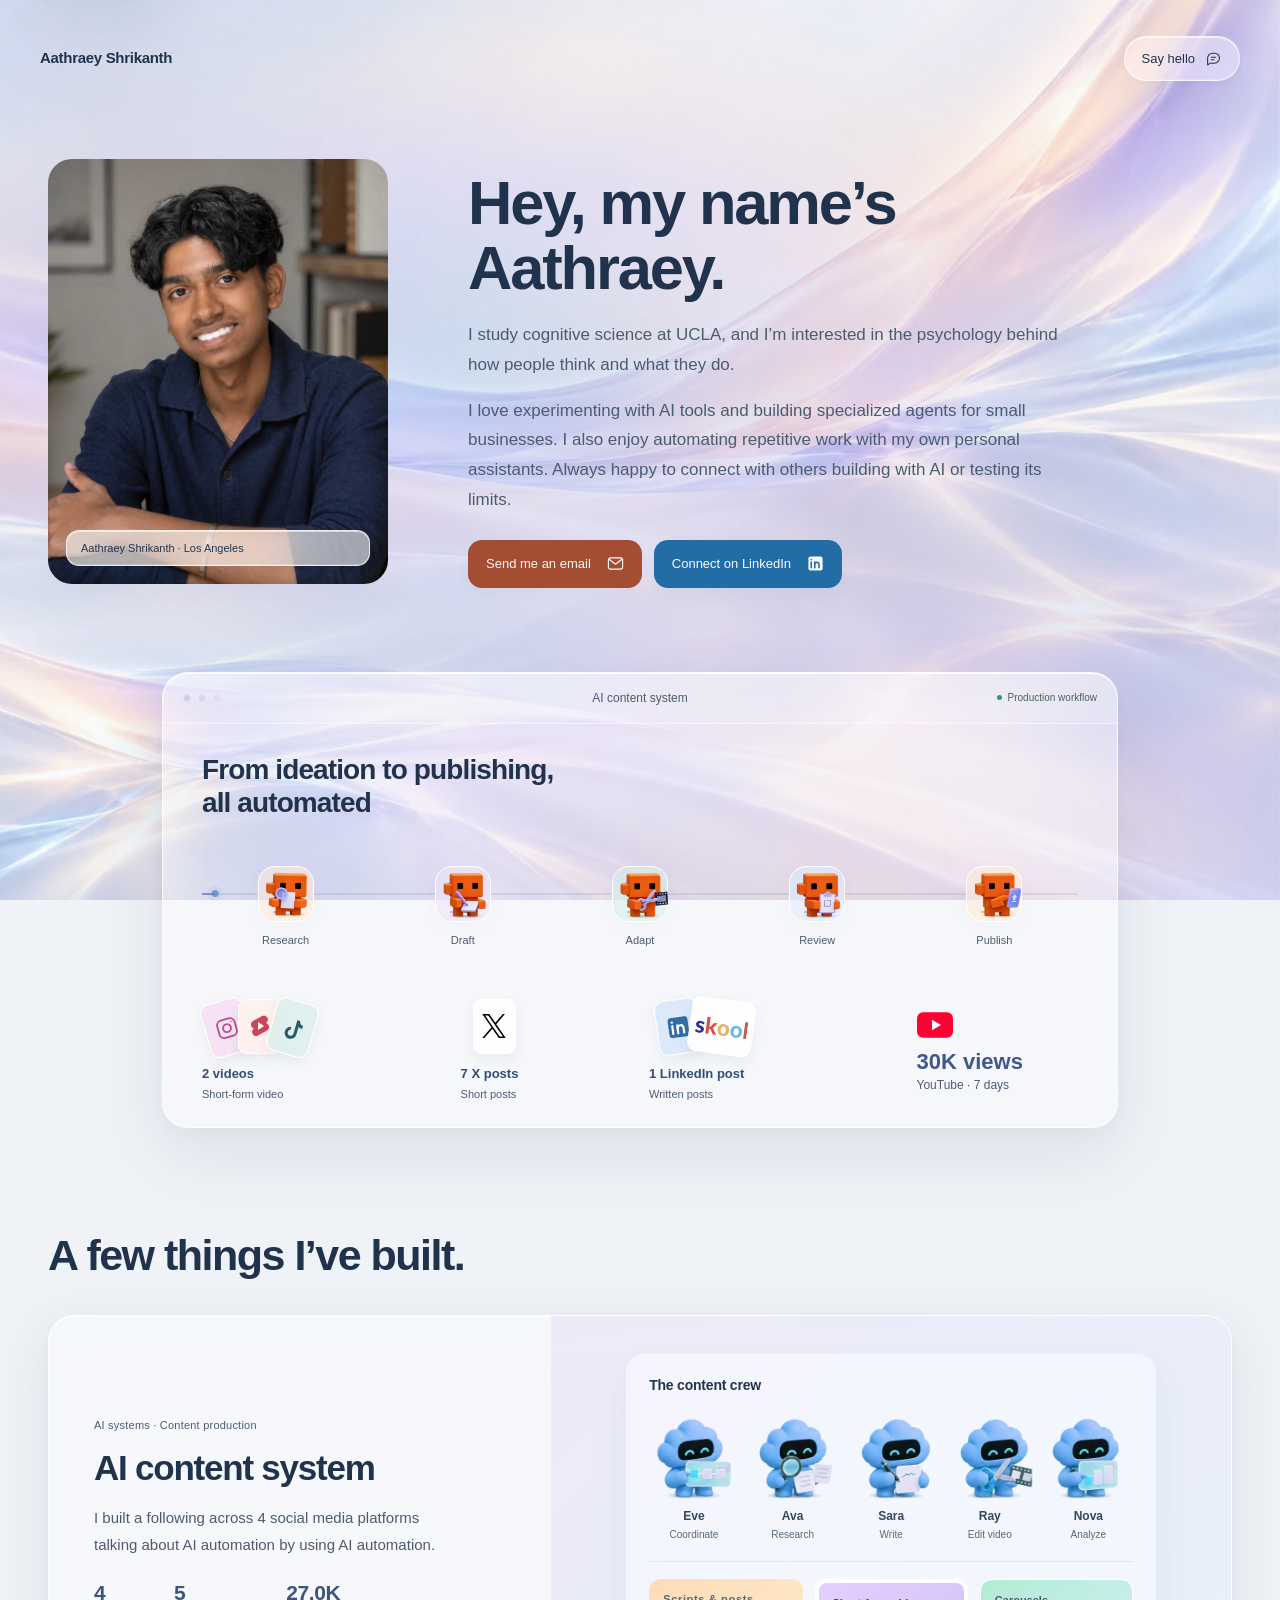
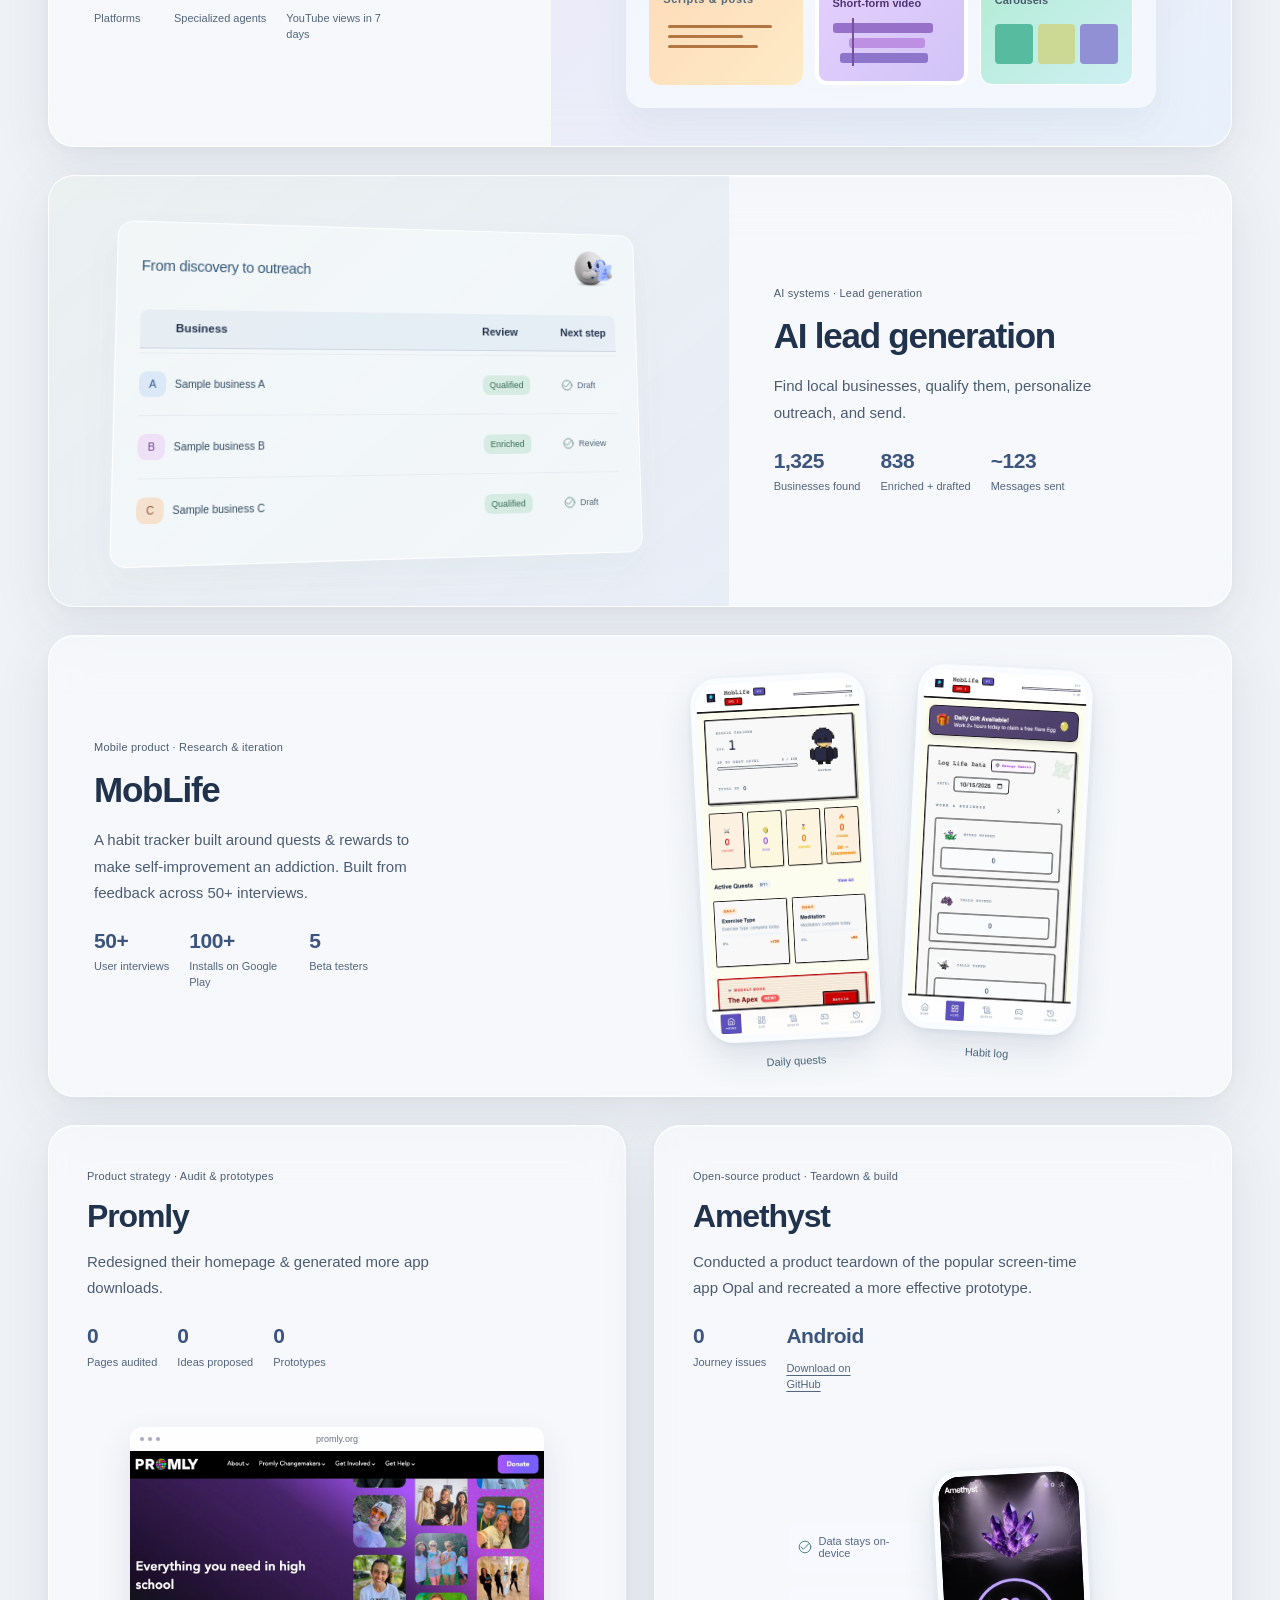
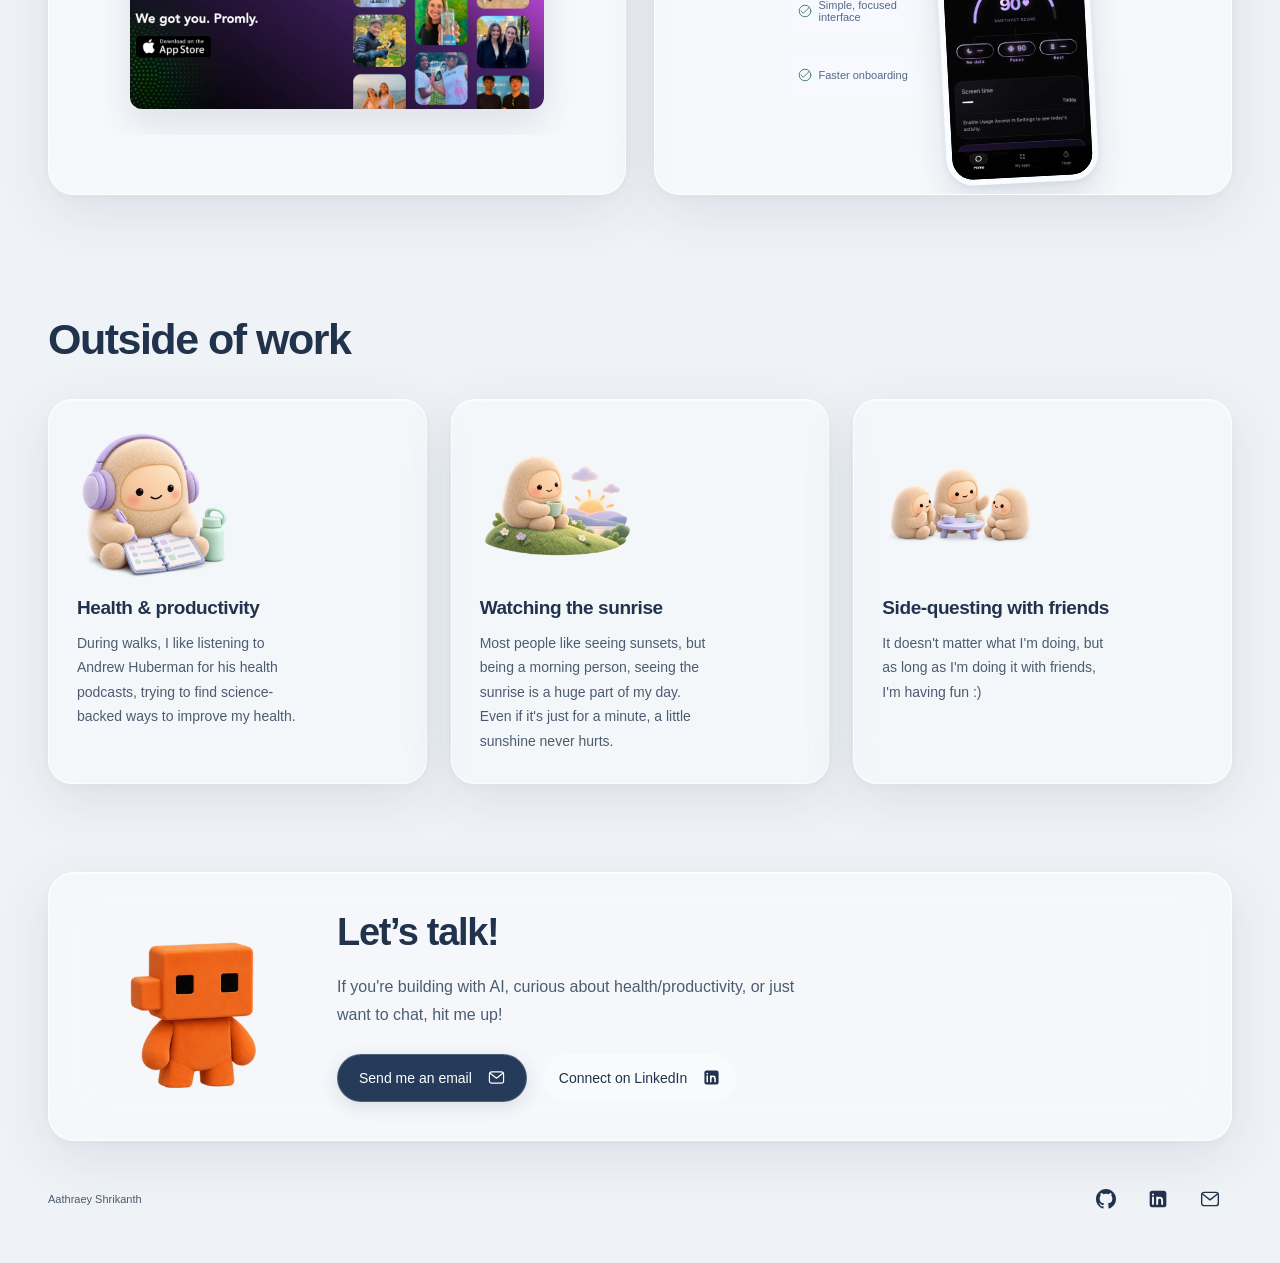
==== index.html @ c960722c "Publish personal portfolio" ====
<!doctype html><html lang="en"><head>
      <meta charset="utf-8"><meta name="viewport" content="width=device-width,initial-scale=1">
      <meta name="theme-color" content="#ecf1f6"><meta name="description" content="I study cognitive science at UCLA and build AI agents, personal assistants, and mobile products. Get to know me and the things I’ve built.">
      <meta name="robots" content="index,follow">
      <title>Aathraey Shrikanth | AI Products &amp; Product Management</title><link rel="canonical" href="https://aathraey.github.io/"><meta property="og:url" content="https://aathraey.github.io/">
      <meta property="og:title" content="Aathraey Shrikanth | AI Products &amp; Product Management"><meta property="og:description" content="I study cognitive science at UCLA and build AI agents, personal assistants, and mobile products. Get to know me and the things I’ve built."><meta property="og:type" content="website">
      <meta property="og:image" content="https://aathraey.github.io/assets/og-portfolio.jpg"><meta property="og:image:width" content="1200"><meta property="og:image:height" content="630"><meta property="og:image:alt" content="Aathraey Shrikanth | AI Products &amp; Product Management">
      <meta name="twitter:card" content="summary_large_image">
      <link rel="icon" href="./assets/monogram.svg?v=interests" type="image/svg+xml">
      <link rel="stylesheet" href="./assets/liquid-glass.css"><link rel="stylesheet" href="./assets/ambient-glass.css"><link rel="stylesheet" href="./assets/site.css"><link rel="stylesheet" href="./assets/production-motion.css?v=27e3ec1b95d4"><link rel="stylesheet" href="./assets/annotation-refinement.css">
      <script type="application/ld+json">{"@context": "https://schema.org", "@type": "ProfilePage", "name": "Aathraey Shrikanth | AI Products & Product Management", "description": "I study cognitive science at UCLA and build AI agents, personal assistants, and mobile products. Get to know me and the things I\u2019ve built.", "url": "https://aathraey.github.io/", "mainEntity": {"@type": "Person", "name": "Aathraey Shrikanth", "email": "aathraeyshrikanth07@gmail.com", "sameAs": ["https://www.linkedin.com/in/aathraey-shrikanth-6a5152317/", "https://github.com/aathraey"], "affiliation": {"@type": "CollegeOrUniversity", "name": "University of California, Los Angeles"}}}</script><script src="./assets/site.js" defer></script>
      <script src="./assets/count-up.js" defer></script>
      <script src="./assets/motion-source.js"></script><script src="./assets/home.js" defer></script>
      <script src="./assets/ambient-glass.js" defer></script><script src="./assets/production-motion.js" defer></script>
      </head><body>  <svg class="icon-defs" aria-hidden="true"><defs>
    <symbol id="i-arrow" viewBox="0 0 24 24"><path d="M5 12h14M13 6l6 6-6 6"/></symbol>
    <symbol id="i-diagonal" viewBox="0 0 24 24"><path d="M6 18 18 6M6 6h12v12"/></symbol>
    <symbol id="i-play" viewBox="0 0 24 24"><path d="m9 5 11 7-11 7Z"/></symbol>
    <symbol id="i-pause" viewBox="0 0 24 24"><path d="M8 5v14M16 5v14"/></symbol>
    <symbol id="i-search" viewBox="0 0 24 24"><circle cx="10.5" cy="10.5" r="6.5"/><path d="m16 16 5 5"/></symbol>
    <symbol id="i-write" viewBox="0 0 24 24"><path d="m16 3 5 5-12 12-6 1 1-6Z"/><path d="m13 6 5 5"/></symbol>
    <symbol id="i-check" viewBox="0 0 24 24"><path d="m5 12 4 4L19 6"/><circle cx="12" cy="12" r="10"/></symbol>
    <symbol id="i-publish" viewBox="0 0 24 24"><path d="m12 3 7 7M12 3l-7 7M12 3v13M4 15v6h16v-6"/></symbol>
    <symbol id="i-layers" viewBox="0 0 24 24"><path d="m12 2 10 6-10 6L2 8Zm-10 11 10 6 10-6M2 18l10 6 10-6"/></symbol>
    <symbol id="i-sun" viewBox="0 0 24 24"><circle cx="12" cy="12" r="4"/><path d="M12 1v2M12 21v2M1 12h2M21 12h2M4 4l2 2M18 18l2 2M4 20l2-2M18 6l2-2"/></symbol>
    <symbol id="i-moon" viewBox="0 0 24 24"><path d="M21 13A9 9 0 0 1 11 3a9 9 0 1 0 10 10Z"/></symbol>
    <symbol id="i-github" viewBox="0 0 24 24"><path stroke="none" fill="currentColor" d="M12 0C5.37 0 0 5.373 0 12c0 5.303 3.438 9.8 8.205 11.385.6.113.82-.258.82-.577 0-.285-.01-1.04-.015-2.04-3.338.724-4.043-1.61-4.043-1.61-.546-1.387-1.333-1.756-1.333-1.756-1.089-.745.083-.729.083-.729 1.205.084 1.838 1.237 1.838 1.237 1.07 1.835 2.807 1.305 3.492.998.108-.776.419-1.305.762-1.605-2.665-.305-5.467-1.334-5.467-5.931 0-1.31.469-2.381 1.236-3.221-.124-.303-.536-1.524.117-3.176 0 0 1.008-.322 3.301 1.23a11.52 11.52 0 0 1 3.003-.404c1.02.005 2.047.138 3.006.404 2.291-1.552 3.297-1.23 3.297-1.23.655 1.652.243 2.873.12 3.176.77.84 1.235 1.911 1.235 3.221 0 4.609-2.807 5.624-5.479 5.921.43.372.823 1.102.823 2.222 0 1.606-.015 2.896-.015 3.286 0 .322.216.694.825.576C20.565 21.796 24 17.299 24 12c0-6.627-5.373-12-12-12Z"/></symbol>
    <symbol id="i-youtube" viewBox="0 0 24 17"><rect width="24" height="17" rx="4" fill="#ff0033" stroke="none"/><path d="m10 5 6 3.5-6 3.5Z" fill="#fff" stroke="none"/></symbol>
    <symbol id="i-mail" viewBox="0 0 24 24"><rect x="2" y="4" width="20" height="16" rx="3"/><path d="m3 6 9 7 9-7"/></symbol>
    <symbol id="i-close" viewBox="0 0 24 24"><path d="m6 6 12 12M18 6 6 18"/></symbol>

    <symbol id="i-message" viewBox="0 0 24 24"><path d="M20 11.5a8 8 0 0 1-8 8H5l-4 3v-11a8 8 0 0 1 8-8h3a8 8 0 0 1 8 8Z"/><path d="M7 10h7M7 14h4"/></symbol>
    <symbol id="i-external" viewBox="0 0 24 24"><path d="M14 4h6v6M20 4l-9 9M10 4H5a1 1 0 0 0-1 1v14a1 1 0 0 0 1 1h14a1 1 0 0 0 1-1v-5"/></symbol>
    <symbol id="i-instagram" viewBox="0 0 24 24"><rect x="3" y="3" width="18" height="18" rx="5"/><circle cx="12" cy="12" r="4"/><circle cx="17.5" cy="6.5" r=".7" fill="currentColor" stroke="none"/></symbol>
    <symbol id="i-shorts" viewBox="0 0 24 24"><path d="m14 2-9 5a4 4 0 0 0 0 7l1 .6-1 1a4 4 0 0 0 5 6l9-5a4 4 0 0 0 0-7l-1-.6 1-1a4 4 0 0 0-5-6Z" fill="currentColor" stroke="none"/><path d="m10 8 6 4-6 4Z" fill="white" stroke="none"/></symbol>
    <symbol id="i-tiktok" viewBox="0 0 24 24"><path d="M14 3h3c.5 3 2 4 4 4v3a8 8 0 0 1-4-1v8a6 6 0 1 1-7-6v3a3 3 0 1 0 4 3Z" fill="currentColor" stroke="none"/></symbol>
    <symbol id="i-x" viewBox="0 0 1200 1227"><path stroke="none" d="M714.163 519.284L1160.89 0H1055.03L667.137 450.887L357.328 0H0L468.492 681.821L0 1226.37H105.866L515.491 750.218L842.672 1226.37H1200L714.137 519.284H714.163ZM569.165 687.828L521.697 619.934L144.011 79.6944H306.615L611.412 515.685L658.88 583.579L1055.08 1150.3H892.476L569.165 687.854V687.828Z" fill="#000000" />
</symbol>
    <symbol id="i-linkedin" viewBox="0 0 24 24"><rect x="2" y="2" width="20" height="20" rx="3" fill="currentColor" stroke="none"/><path d="M6 10v8M11 18v-8m0 4c0-5 6-5 6 0v4" stroke="var(--linkedin-cutout, white)" stroke-width="2.2"/><circle cx="6" cy="6.5" r="1.2" fill="var(--linkedin-cutout, white)" stroke="none"/></symbol>
    <symbol id="i-skool" viewBox="0 0 2783 905"><path stroke="none" d="M429 403.6C424.6 410.4 420 415.4 415.2 418.6C410.8 421.4 404.6 422.8 396.6 422.8C388.6 422.8 380.4 420.8 372 416.8C363.6 412.8 354.2 408.6 343.8 404.2C333.4 399.4 321.4 395 307.8 391C294.6 387 279.2 385 261.6 385C234.8 385 214 390.6 199.2 401.8C184.4 412.6 177 427 177 445C177 457.4 181.2 467.8 189.6 476.2C198 484.6 209 492 222.6 498.4C236.6 504.4 252.4 510.2 270 515.8C287.6 521 305.6 526.8 324 533.2C342.8 539.6 361 547 378.6 555.4C396.2 563.8 411.8 574.4 425.4 587.2C439.4 599.6 450.6 614.8 459 632.8C467.4 650.4 471.6 671.8 471.6 697C471.6 727 466 754.8 454.8 780.4C444 805.6 428 827.4 406.8 845.8C385.6 864.2 359.2 878.6 327.6 889C296 899.4 259.6 904.6 218.4 904.6C197.2 904.6 176.2 902.6 155.4 898.6C134.6 895 114.8 889.8 96 883C77.2 875.8 59.6 867.6 43.2 858.4C26.8 849.2 12.6 839.2 0.600001 828.4L39 766.6C43.4 759.4 48.8 753.8 55.2 749.8C62 745.8 70.6 743.8 81 743.8C91 743.8 100.2 746.4 108.6 751.6C117 756.4 126.4 761.8 136.8 767.8C147.2 773.4 159.4 778.8 173.4 784C187.8 788.8 205.6 791.2 226.8 791.2C242.8 791.2 256.6 789.4 268.2 785.8C279.8 782.2 289.2 777.4 296.4 771.4C303.6 765 308.8 758 312 750.4C315.6 742.4 317.4 734.2 317.4 725.8C317.4 712.2 313 701.2 304.2 692.8C295.8 684 284.6 676.4 270.6 670C257 663.6 241.2 657.8 223.2 652.6C205.2 647.4 186.8 641.6 168 635.2C149.6 628.8 131.4 621.2 113.4 612.4C95.8 603.6 80 592.6 66 579.4C52.4 565.8 41.2 549.2 32.4 529.6C24 510 19.8 486.2 19.8 458.2C19.8 432.6 24.8 408.4 34.8 385.6C44.8 362.4 59.8 342 79.8 324.4C99.8 306.8 124.6 292.8 154.2 282.4C184.2 272 218.8 266.8 258 266.8C302 266.8 342 274 378 288.4C414 302.8 443.6 321.6 466.8 344.8L429 403.6Z" fill="#263397" /><path stroke="none" d="M740.859 0.399966V508H768.459C778.859 508 787.059 506.6 793.059 503.8C799.059 500.6 805.059 495 811.059 487L947.859 304.6C954.659 295.4 962.259 288.4 970.659 283.6C979.459 278.8 990.459 276.4 1003.66 276.4H1154.86L977.259 502C963.259 520.8 947.059 535.6 928.659 546.4C937.859 552.8 945.859 560.2 952.659 568.6C959.459 577 966.059 586.4 972.459 596.8L1163.86 895H1015.06C1002.26 895 991.259 893 982.059 889C972.859 884.6 965.259 877 959.259 866.2L820.059 638.8C814.459 629.2 808.659 623 802.659 620.2C796.659 617.4 787.659 616 775.659 616H740.859V895H575.259V0.399966H740.859Z" fill="#D3513E" /><path stroke="none" d="M1509.34 266.8C1555.74 266.8 1597.94 274.2 1635.94 289C1673.94 303.8 1706.54 325 1733.74 352.6C1760.94 379.8 1781.94 413 1796.74 452.2C1811.54 491.4 1818.94 535.6 1818.94 584.8C1818.94 634 1811.54 678.4 1796.74 718C1781.94 757.2 1760.94 790.6 1733.74 818.2C1706.54 845.8 1673.94 867 1635.94 881.8C1597.94 896.6 1555.74 904 1509.34 904C1462.54 904 1419.94 896.6 1381.54 881.8C1343.54 867 1310.94 845.8 1283.74 818.2C1256.54 790.6 1235.34 757.2 1220.14 718C1205.34 678.4 1197.94 634 1197.94 584.8C1197.94 535.6 1205.34 491.4 1220.14 452.2C1235.34 413 1256.54 379.8 1283.74 352.6C1310.94 325 1343.54 303.8 1381.54 289C1419.94 274.2 1462.54 266.8 1509.34 266.8ZM1509.34 779.8C1556.54 779.8 1591.54 763.6 1614.34 731.2C1637.14 698.4 1648.54 649.8 1648.54 585.4C1648.54 521.4 1637.14 473.2 1614.34 440.8C1591.54 408 1556.54 391.6 1509.34 391.6C1460.94 391.6 1425.34 408 1402.54 440.8C1379.74 473.2 1368.34 521.4 1368.34 585.4C1368.34 649.8 1379.74 698.4 1402.54 731.2C1425.34 763.6 1460.94 779.8 1509.34 779.8Z" fill="#E0B467" /><path stroke="none" d="M2201.92 266.8C2248.32 266.8 2290.52 274.2 2328.52 289C2366.52 303.8 2399.12 325 2426.32 352.6C2453.52 379.8 2474.52 413 2489.32 452.2C2504.12 491.4 2511.52 535.6 2511.52 584.8C2511.52 634 2504.12 678.4 2489.32 718C2474.52 757.2 2453.52 790.6 2426.32 818.2C2399.12 845.8 2366.52 867 2328.52 881.8C2290.52 896.6 2248.32 904 2201.92 904C2155.12 904 2112.52 896.6 2074.12 881.8C2036.12 867 2003.52 845.8 1976.32 818.2C1949.12 790.6 1927.92 757.2 1912.72 718C1897.92 678.4 1890.52 634 1890.52 584.8C1890.52 535.6 1897.92 491.4 1912.72 452.2C1927.92 413 1949.12 379.8 1976.32 352.6C2003.52 325 2036.12 303.8 2074.12 289C2112.52 274.2 2155.12 266.8 2201.92 266.8ZM2201.92 779.8C2249.12 779.8 2284.12 763.6 2306.92 731.2C2329.72 698.4 2341.12 649.8 2341.12 585.4C2341.12 521.4 2329.72 473.2 2306.92 440.8C2284.12 408 2249.12 391.6 2201.92 391.6C2153.52 391.6 2117.92 408 2095.12 440.8C2072.32 473.2 2060.92 521.4 2060.92 585.4C2060.92 649.8 2072.32 698.4 2095.12 731.2C2117.92 763.6 2153.52 779.8 2201.92 779.8Z" fill="#6BB7EE" /><path stroke="none" d="M2782.29 0.399966V895H2616.69V0.399966H2782.29Z" fill="#C45946" /></symbol>
  </defs></svg>
  <div class="wallpaper" aria-hidden="true"></div>
  <div class="ambient-scene" aria-hidden="true"><div class="gradient-stream"></div><div class="gradient-stream stream-peach"></div></div>
<a class="skip-link" href="#main">Skip to content</a>
      <header class="site-header"><a class="brand" href="./"><span>Aathraey Shrikanth</span></a>
      <div class="header-actions"><a class="glass resume-button" href="https://www.linkedin.com/in/aathraey-shrikanth-6a5152317/" target="_blank" rel="noopener">Say hello <svg class="icon" aria-hidden="true"><use href="#i-message"/></svg></a></div></header>
      <main id="main">    <section class="about-section intro-section wrap" id="about" aria-labelledby="about-title">
      <h1 class="intro-title" id="about-title">Hey, my name’s<br> Aathraey.</h1>
      <div class="about-image"><img src="./assets/portrait-intro-cropped.webp" alt="Aathraey Shrikanth" width="820" height="930" fetchpriority="high"><span class="glass photo-caption">Aathraey Shrikanth · Los Angeles</span></div>
      <div class="about-copy"><p>I study cognitive science at UCLA, and I’m interested in the psychology behind how people think and what they do.</p><p>I love experimenting with AI tools and building specialized agents for small businesses. I also enjoy automating repetitive work with my own personal assistants. Always happy to connect with others building with AI or testing its limits.</p>
        <div class="about-links"><a class="button quiet" href="https://mail.google.com/mail/?view=cm&amp;fs=1&amp;to=aathraeyshrikanth07%40gmail.com" target="_blank" rel="noopener" data-email aria-controls="email-options" aria-expanded="false">Send me an email <svg class="icon" aria-hidden="true"><use href="#i-mail"/></svg></a><a class="button quiet" href="https://www.linkedin.com/in/aathraey-shrikanth-6a5152317/" target="_blank" rel="noopener">Connect on LinkedIn <svg class="icon" aria-hidden="true"><use href="#i-linkedin"/></svg></a></div>
      </div>
    </section>

    <section class="hero wrap" id="systems" aria-label="Explore my projects">
      <div class="hero-showcase">
        <div class="glass showcase" id="showcase">
          <div class="window-toolbar"><div class="window-dots" aria-hidden="true"><i></i><i></i><i></i></div><span id="window-title">AI content system</span><span class="toolbar-status"><i></i> Production workflow</span></div>
          <div class="showcase-body">
            <div class="showcase-panel current" id="panel-ai">
              <div class="canvas-heading"><div><h2>From ideation to publishing,<br>all automated</h2></div></div>
              <div class="workflow" id="hero-workflow">
                <div class="workflow-path" aria-hidden="true"><svg class="workflow-track"><path class="workflow-base"/><path class="workflow-fill"/></svg><span class="workflow-packet"></span></div>
                <div class="workflow-step active" data-stage="0"><div class="workflow-node"><span class="task-character " data-agent-family="claude-orange" data-task="research" style="--task-delay:0s" aria-hidden="true"><img class="task-frame pose-0" src="./assets/claude-blocky-research-0.webp" alt="" loading="lazy" width="210" height="210"><img class="task-frame pose-1" src="./assets/claude-blocky-research-1.webp" alt="" loading="lazy" width="210" height="210"><img class="task-frame pose-2" src="./assets/claude-blocky-research-2.webp" alt="" loading="lazy" width="210" height="210"></span></div><span>Research</span></div>
                <div class="workflow-step" data-stage="1"><div class="workflow-node"><span class="task-character " data-agent-family="claude-orange" data-task="draft" style="--task-delay:0s" aria-hidden="true"><img class="task-frame pose-0" src="./assets/claude-blocky-draft-0.webp" alt="" loading="lazy" width="210" height="210"><img class="task-frame pose-1" src="./assets/claude-blocky-draft-1.webp" alt="" loading="lazy" width="210" height="210"><img class="task-frame pose-2" src="./assets/claude-blocky-draft-2.webp" alt="" loading="lazy" width="210" height="210"></span></div><span>Draft</span></div>
                <div class="workflow-step" data-stage="2"><div class="workflow-node"><span class="task-character " data-agent-family="claude-orange" data-task="adapt" style="--task-delay:0s" aria-hidden="true"><img class="task-frame pose-0" src="./assets/claude-blocky-adapt-0.webp" alt="" loading="lazy" width="210" height="210"><img class="task-frame pose-1" src="./assets/claude-blocky-adapt-1.webp" alt="" loading="lazy" width="210" height="210"><img class="task-frame pose-2" src="./assets/claude-blocky-adapt-2.webp" alt="" loading="lazy" width="210" height="210"></span></div><span>Adapt</span></div>
                <div class="workflow-step" data-stage="3"><div class="workflow-node review-node"><span class="task-character " data-agent-family="claude-orange" data-task="review" style="--task-delay:0s" aria-hidden="true"><img class="task-frame pose-0" src="./assets/claude-blocky-review-0.webp" alt="" loading="lazy" width="210" height="210"><img class="task-frame pose-1" src="./assets/claude-blocky-review-1.webp" alt="" loading="lazy" width="210" height="210"><img class="task-frame pose-2" src="./assets/claude-blocky-review-2.webp" alt="" loading="lazy" width="210" height="210"></span></div><span>Review</span></div>
                <div class="workflow-step" data-stage="4"><div class="workflow-node"><span class="task-character " data-agent-family="claude-orange" data-task="publish" style="--task-delay:0s" aria-hidden="true"><img class="task-frame pose-0" src="./assets/claude-blocky-publish-0.webp" alt="" loading="lazy" width="210" height="210"><img class="task-frame pose-1" src="./assets/claude-blocky-publish-1.webp" alt="" loading="lazy" width="210" height="210"><img class="task-frame pose-2" src="./assets/claude-blocky-publish-2.webp" alt="" loading="lazy" width="210" height="210"></span></div><span>Publish</span></div>
              </div>
              <div class="output-row">
                <div class="output-tile"><div class="platform-fan" aria-hidden="true"><span class="platform-card platform-instagram" style="--fan-index:0;--fan-total:3"><svg class="icon platform-icon" aria-hidden="true"><use href="#i-instagram"/></svg></span><span class="platform-card platform-shorts" style="--fan-index:1;--fan-total:3"><svg class="icon platform-icon" aria-hidden="true"><use href="#i-shorts"/></svg></span><span class="platform-card platform-tiktok" style="--fan-index:2;--fan-total:3"><svg class="icon platform-icon" aria-hidden="true"><use href="#i-tiktok"/></svg></span></div><div class="output-copy"><strong>2 videos</strong><span>Short-form video</span></div></div>
                <div class="output-tile"><div class="platform-fan" aria-hidden="true"><span class="platform-card platform-x" style="--fan-index:0;--fan-total:1"><svg class="icon platform-icon" aria-hidden="true"><use href="#i-x"/></svg></span></div><div class="output-copy"><strong>7 X posts</strong><span>Short posts</span></div></div>
                <div class="output-tile"><div class="platform-fan" aria-hidden="true"><span class="platform-card platform-linkedin" style="--fan-index:0;--fan-total:2"><svg class="icon platform-icon" aria-hidden="true"><use href="#i-linkedin"/></svg></span><span class="platform-card platform-skool" style="--fan-index:1;--fan-total:2"><svg class="icon platform-icon" aria-hidden="true"><use href="#i-skool"/></svg></span></div><div class="output-copy"><strong>1 LinkedIn post</strong><span>Written posts</span></div></div>
                <div class="output-summary"><svg class="youtube-logo" aria-hidden="true"><use href="#i-youtube"/></svg><p><strong>30K views</strong><br>YouTube · 7 days</p></div>
              </div><p class="hero-outcome"><strong>30K YouTube views</strong> over 7 days</p>
            </div>
          </div>
        </div>
      </div>
      
    </section>
    <section class="work-section wrap" id="work" aria-labelledby="work-title">
      <div class="section-heading"><h2 id="work-title">A few things I’ve built.</h2></div>
      <article class="project project-content glass"><div class="project-info"><div class="project-category">AI systems · Content production</div><h3>AI content system</h3><p>I built a following across 4 social media platforms talking about AI automation by using AI automation.</p><dl class="project-outcomes"><div><dt>4</dt><dd>Platforms</dd></div><div><dt>5</dt><dd>Specialized agents</dd></div><div><dt>30K</dt><dd>YouTube views in 7 days</dd></div></dl></div><div class="content-art project-art" aria-label="Blue Codex characters show Eve coordinating, Ava researching, Sara writing, Ray editing, and Nova analyzing. Character roles are illustrative."><div class="content-studio"><div class="studio-toolbar"><span>The content crew</span></div><div class="crew-roster"><div class="worker-card"><span class="worker-portrait"><span class="task-character " data-agent-family="codex-blue" data-task="coordinate" style="--task-delay:-.2s" aria-hidden="true"><img class="task-frame pose-0" src="./assets/codex-blue-coordinate-0.webp" alt="" loading="lazy" width="210" height="210"><img class="task-frame pose-1" src="./assets/codex-blue-coordinate-1.webp" alt="" loading="lazy" width="210" height="210"><img class="task-frame pose-2" src="./assets/codex-blue-coordinate-2.webp" alt="" loading="lazy" width="210" height="210"></span></span><strong>Eve</strong><span>Coordinate</span></div><div class="worker-card"><span class="worker-portrait"><span class="task-character " data-agent-family="codex-blue" data-task="research" style="--task-delay:-.6s" aria-hidden="true"><img class="task-frame pose-0" src="./assets/codex-blue-research-0.webp" alt="" loading="lazy" width="210" height="210"><img class="task-frame pose-1" src="./assets/codex-blue-research-1.webp" alt="" loading="lazy" width="210" height="210"><img class="task-frame pose-2" src="./assets/codex-blue-research-2.webp" alt="" loading="lazy" width="210" height="210"></span></span><strong>Ava</strong><span>Research</span></div><div class="worker-card"><span class="worker-portrait"><span class="task-character " data-agent-family="codex-blue" data-task="draft" style="--task-delay:-1s" aria-hidden="true"><img class="task-frame pose-0" src="./assets/codex-blue-draft-0.webp" alt="" loading="lazy" width="210" height="210"><img class="task-frame pose-1" src="./assets/codex-blue-draft-1.webp" alt="" loading="lazy" width="210" height="210"><img class="task-frame pose-2" src="./assets/codex-blue-draft-2.webp" alt="" loading="lazy" width="210" height="210"></span></span><strong>Sara</strong><span>Write</span></div><div class="worker-card"><span class="worker-portrait"><span class="task-character " data-agent-family="codex-blue" data-task="adapt" style="--task-delay:-1.4s" aria-hidden="true"><img class="task-frame pose-0" src="./assets/codex-blue-adapt-0.webp" alt="" loading="lazy" width="210" height="210"><img class="task-frame pose-1" src="./assets/codex-blue-adapt-1.webp" alt="" loading="lazy" width="210" height="210"><img class="task-frame pose-2" src="./assets/codex-blue-adapt-2.webp" alt="" loading="lazy" width="210" height="210"></span></span><strong>Ray</strong><span>Edit video</span></div><div class="worker-card"><span class="worker-portrait"><span class="task-character " data-agent-family="codex-blue" data-task="analyze" style="--task-delay:-1.8s" aria-hidden="true"><img class="task-frame pose-0" src="./assets/codex-blue-analyze-0.webp" alt="" loading="lazy" width="210" height="210"><img class="task-frame pose-1" src="./assets/codex-blue-analyze-1.webp" alt="" loading="lazy" width="210" height="210"><img class="task-frame pose-2" src="./assets/codex-blue-analyze-2.webp" alt="" loading="lazy" width="210" height="210"></span></span><strong>Nova</strong><span>Analyze</span></div></div><div class="content-production"><div class="format-card art-paper"><span>Scripts &amp; posts</span><div class="format-graphic draft-lines" aria-hidden="true"><i></i><i></i><i></i></div></div><div class="format-card art-video"><span>Short-form video</span><div class="format-graphic editing-tracks" aria-hidden="true"><i></i><i></i><i></i></div></div><div class="format-card art-carousel"><span>Carousels</span><div class="format-graphic slide-frames" aria-hidden="true"><i></i><i></i><i></i></div></div></div></div></div></article>
      <article class="project project-leads glass"><div class="lead-art project-art"><div class="lead-surface"><div class="lead-title"><span>From discovery to outreach</span><span class="task-character lead-assistant" data-agent-family="grok-grey" data-task="outreach" style="--task-delay:-.4s" aria-hidden="true"><img class="task-frame pose-0" src="./assets/grok-grey-outreach-0.webp" alt="" loading="lazy" width="210" height="210"><img class="task-frame pose-1" src="./assets/grok-grey-outreach-1.webp" alt="" loading="lazy" width="210" height="210"><img class="task-frame pose-2" src="./assets/grok-grey-outreach-2.webp" alt="" loading="lazy" width="210" height="210"></span></div><div class="lead-columns"><span>Business</span><span>Review</span><span>Next step</span></div><div class="lead-item"><div class="lead-avatar">A</div><span>Sample business A</span><span class="lead-tag">Qualified</span><span class="lead-check"><svg class="icon"><use href="#i-check"/></svg>Draft</span></div><div class="lead-item"><div class="lead-avatar">B</div><span>Sample business B</span><span class="lead-tag">Enriched</span><span class="lead-check"><svg class="icon"><use href="#i-check"/></svg>Review</span></div><div class="lead-item"><div class="lead-avatar">C</div><span>Sample business C</span><span class="lead-tag">Qualified</span><span class="lead-check"><svg class="icon"><use href="#i-check"/></svg>Draft</span></div></div></div><div class="project-info"><div class="project-category">AI systems · Lead generation</div><h3>AI lead generation</h3><p>Find local businesses, qualify them, personalize outreach, and send.</p><dl class="project-outcomes"><div><dt>1,325</dt><dd>Businesses found</dd></div><div><dt>838</dt><dd>Enriched + drafted</dd></div><div><dt>~123</dt><dd>Messages sent</dd></div></dl></div></article>
      <article class="project project-moblife glass"><div class="project-info"><div class="project-category">Mobile product · Research & iteration</div><h3>MobLife</h3><p>A habit tracker built around quests &amp; rewards to make self-improvement an addiction. Built from feedback across 50+ interviews.</p><dl class="project-outcomes"><div><dt>50+</dt><dd>User interviews</dd></div><div><dt>100+</dt><dd>Installs on Google Play</dd></div><div><dt>5</dt><dd>Beta testers</dd></div></dl></div><div class="moblife-art project-art"><figure class="device-standing first"><div class="phone-frame"><img src="./assets/moblife-daily.webp" alt="MobLife home dashboard with trainer progress and daily quests" loading="lazy" width="390" height="844"></div><figcaption class="phone-screen-label">Daily quests</figcaption></figure><figure class="device-standing second"><div class="phone-frame"><img src="./assets/moblife-log.webp" alt="MobLife habit log with work, health, and growth categories" loading="lazy" width="390" height="844"></div><figcaption class="phone-screen-label">Habit log</figcaption></figure></div></article>
      <div class="secondary-work"><article class="secondary-project glass"><div class="secondary-info"><span class="project-category">Product strategy · Audit & prototypes</span><h3>Promly</h3><p>Redesigned their homepage &amp; generated more app downloads.</p><dl class="project-outcomes"><div><dt>16</dt><dd>Pages audited</dd></div><div><dt>12</dt><dd>Ideas proposed</dd></div><div><dt>2</dt><dd>Prototypes</dd></div></dl></div><div class="promly-visual"><div class="prototype-browser"><div aria-hidden="true"><i></i><i></i><i></i><span>promly.org</span></div><div class="promly-tour-screen"><img class="promly-website-poster" src="./assets/promly-website-poster.webp" alt="Promly’s public website with its community collage and app download section" loading="lazy" width="1120" height="700"><video class="promly-tour" muted loop playsinline preload="none" poster="./assets/promly-website-poster.webp" aria-label="Recorded tour of Promly’s official website, including its homepage motion and connecting features"><source src="./assets/promly-website-tour.webm" type="video/webm"><source src="./assets/promly-website-tour.mp4" type="video/mp4"></video></div></div></div></article><article class="secondary-project glass"><div class="secondary-info"><span class="project-category">Open-source product · Teardown & build</span><h3>Amethyst</h3><p>Conducted a product teardown of the popular screen-time app Opal and recreated a more effective prototype.</p><dl class="project-outcomes"><div><dt>3</dt><dd>Journey issues</dd></div><div><dt>Android</dt><dd><a class="download-link" href="https://github.com/aathraey/amethyst/releases/latest" target="_blank" rel="noopener">Download on GitHub</a></dd></div></dl></div><div class="amethyst-visual"><div class="focus-companion"><ul class="focus-fixes"><li class="focus-toast"><svg class="icon" aria-hidden="true"><use href="#i-check"/></svg><span>Data stays on-device</span></li><li class="focus-toast"><svg class="icon" aria-hidden="true"><use href="#i-check"/></svg><span>Simple, focused interface</span></li><li class="focus-toast"><svg class="icon" aria-hidden="true"><use href="#i-check"/></svg><span>Faster onboarding</span></li></ul></div><div class="phone-frame amethyst-tour-phone"><div class="amethyst-screen"><img class="amethyst-tour-poster" src="./assets/amethyst-loop-home.webp" alt="Amethyst Home screen" loading="lazy" width="390" height="844"><div class="amethyst-pages" role="img" aria-label="Looping preview of real Amethyst Home, My apps, and Timer screens"><img src="./assets/amethyst-loop-home.webp" width="390" height="844" alt="" loading="eager"><img src="./assets/amethyst-loop-apps.webp" width="390" height="844" alt="" loading="eager"><img src="./assets/amethyst-loop-timer.webp" width="390" height="844" alt="" loading="eager"><img src="./assets/amethyst-loop-home.webp" width="390" height="844" alt="" loading="eager"></div></div></div></div></article></div>
    </section>
    <section class="approach-section wrap" id="interests" aria-labelledby="interests-title"><div class="section-heading"><h2 id="interests-title">Outside of work</h2></div><div class="approach-line"><article class="glass approach-card"><span class="task-character approach-illustration interest-art" data-agent-family="meta-muse" aria-hidden="true"><img class="interest-image" src="./assets/meta-muse-interest-health.webp" width="520" height="520" alt="" loading="lazy"></span><h3>Health &amp; productivity</h3><p>During walks, I like listening to Andrew Huberman for his health podcasts, trying to find science-backed ways to improve my health.</p></article><article class="glass approach-card"><span class="task-character approach-illustration interest-art" data-agent-family="meta-muse" aria-hidden="true"><img class="interest-image" src="./assets/meta-muse-interest-sunrise.webp" width="520" height="520" alt="" loading="lazy"></span><h3>Watching the sunrise</h3><p>Most people like seeing sunsets, but being a morning person, seeing the sunrise is a huge part of my day. Even if it's just for a minute, a little sunshine never hurts.</p></article><article class="glass approach-card"><span class="task-character approach-illustration interest-art" data-agent-family="meta-muse" aria-hidden="true"><img class="interest-image" src="./assets/meta-muse-interest-friends.webp" width="520" height="520" alt="" loading="lazy"></span><h3>Side-questing with friends</h3><p>It doesn't matter what I'm doing, but as long as I'm doing it with friends, I'm having fun :)</p></article></div></section>
    <section class="connect-section wrap" aria-labelledby="connect-heading">
      <div class="glass connect-pane">
        <div class="connect-plush" aria-hidden="true"><img class="connect-pose pose-0" src="./assets/contact-claude-wave-0.webp" width="300" height="300" alt="" loading="lazy" style="--pose-delay:0s"><img class="connect-pose pose-1" src="./assets/contact-claude-wave-1.webp" width="300" height="300" alt="" loading="lazy" style="--pose-delay:-.7s"><img class="connect-pose pose-2" src="./assets/contact-claude-wave-2.webp" width="300" height="300" alt="" loading="lazy" style="--pose-delay:-1.4s"><img class="connect-pose pose-3" src="./assets/contact-claude-wave-3.webp" width="300" height="300" alt="" loading="lazy" style="--pose-delay:-2.1s"></div>
        <div class="connect-copy"><h2 id="connect-heading">Let’s talk!</h2><p>If you're building with AI, curious about health/productivity, or just want to chat, hit me up!</p><div class="connect-actions"><a class="button primary" href="https://mail.google.com/mail/?view=cm&amp;fs=1&amp;to=aathraeyshrikanth07%40gmail.com" target="_blank" rel="noopener" data-email aria-controls="email-options" aria-expanded="false">Send me an email <svg class="icon" aria-hidden="true"><use href="#i-mail"/></svg></a><a class="button quiet" href="https://www.linkedin.com/in/aathraey-shrikanth-6a5152317/" target="_blank" rel="noopener">Connect on LinkedIn <svg class="icon" aria-hidden="true"><use href="#i-linkedin"/></svg></a></div></div>
      </div>
    </section>
</main>
      <footer class="wrap site-footer"><span>Aathraey Shrikanth</span>
      <nav class="social-links" aria-label="Social links"><a href="https://github.com/aathraey" target="_blank" rel="noopener" aria-label="GitHub"><svg class="icon" aria-hidden="true"><use href="#i-github"/></svg></a><a href="https://www.linkedin.com/in/aathraey-shrikanth-6a5152317/" target="_blank" rel="noopener" aria-label="LinkedIn"><svg class="icon" aria-hidden="true"><use href="#i-linkedin"/></svg></a><a href="https://mail.google.com/mail/?view=cm&amp;fs=1&amp;to=aathraeyshrikanth07%40gmail.com" target="_blank" rel="noopener" data-email aria-controls="email-options" aria-expanded="false" aria-label="Email Aathraey"><svg class="icon" aria-hidden="true"><use href="#i-mail"/></svg></a></nav></footer>
      <div id="email-options" class="email-options glass" popover role="group" aria-label="Choose an email app"><p>aathraeyshrikanth07@gmail.com</p>
      <a href="https://mail.google.com/mail/?view=cm&amp;fs=1&amp;to=aathraeyshrikanth07%40gmail.com" target="_blank" rel="noopener">Open Gmail <svg class="icon" aria-hidden="true"><use href="#i-external"/></svg></a>
      <a href="mailto:aathraeyshrikanth07@gmail.com">Use my email app <svg class="icon" aria-hidden="true"><use href="#i-mail"/></svg></a></div>
      </body></html>
---- assets/liquid-glass.css ----
:root{color-scheme:light;--ink:#21334c;--muted:#4c5c70;--accent:#285abe;--page:#eff2f6;--glass:rgba(255,255,255,.38);--glass-strong:rgba(255,255,255,.68);--line:rgba(255,255,255,.75);--shadow:0 16px 56px rgba(54,75,107,.10),0 3px 12px rgba(54,75,107,.04);--blur:24px;--ease:cubic-bezier(.16,1,.3,1)}
*{box-sizing:border-box}html{scroll-behavior:smooth;scroll-padding-top:110px}body{margin:0;color:var(--ink);background:var(--page);font-family:-apple-system,BlinkMacSystemFont,"Segoe UI",sans-serif;-webkit-font-smoothing:antialiased}button,input,a{touch-action:manipulation}button{font:inherit;color:inherit;cursor:pointer}a{color:inherit;text-decoration:none}a,button{-webkit-tap-highlight-color:transparent}a:focus-visible,button:focus-visible{outline:3px solid var(--accent);outline-offset:5px}button:active,.button:active{transform:scale(.98)}img{display:block;max-width:100%}::selection{background:#285abe26;color:#162f57}::-webkit-scrollbar{width:9px}::-webkit-scrollbar-thumb{background:#8f9eaf88;border:2px solid #eef2f6;border-radius:10px}.icon{width:20px;height:20px;fill:none;stroke:currentColor;stroke-width:1.65;stroke-linecap:round;stroke-linejoin:round;flex-shrink:0}.icon-defs{position:absolute;width:0;height:0;overflow:hidden}.wrap{width:min(1184px,calc(100% - 96px));margin-inline:auto}.wallpaper{position:fixed;inset:0;background:url(glass-landscape.svg) center top/cover no-repeat;z-index:-1;pointer-events:none}.glass{background:var(--glass);border:1px solid var(--line);box-shadow:var(--shadow),inset 0 1px 0 #fff9,inset 0 -1px 0 #ffffff35;backdrop-filter:blur(var(--blur)) saturate(135%);-webkit-backdrop-filter:blur(var(--blur)) saturate(135%)}.skip-link{position:fixed;top:16px;left:16px;transform:translateY(-150%);z-index:20;padding:12px 20px;background:white;box-shadow:var(--shadow);border-radius:12px}.skip-link:focus{transform:none}
.site-header{position:relative;z-index:5;width:min(1344px,calc(100% - 80px));height:116px;margin:auto;display:flex;align-items:center;justify-content:space-between;gap:24px}.brand{display:flex;align-items:center;gap:11px;font-size:15px;font-weight:600;letter-spacing:-.02em}.brand-mark{width:35px;height:38px;display:grid;place-items:center;font-size:30px;font-weight:600;letter-spacing:-.035em}.navigation{display:flex;padding:5px;gap:3px;border-radius:30px;--blur:25px}.nav-link{font-size:13px;font-weight:500;min-height:38px;display:grid;place-items:center;padding:0 19px;border-radius:22px;transition:background .2s,color .2s}.nav-link:hover{background:#ffffff50}.nav-link.active{background:#ffffffb0;box-shadow:0 2px 8px #3449600a}.header-actions{display:flex;align-items:center;gap:10px}.icon-button{border:0;background:transparent;width:40px;height:40px;padding:0;display:grid;place-items:center;border-radius:50%;transition:background .2s}.icon-button:hover{background:#fff7}.header-actions .icon-button{border:1px solid var(--line);background:var(--glass);width:45px;height:45px}.resume-button{display:flex;align-items:center;gap:12px;height:45px;padding:0 17px;border-radius:24px;font-size:13px;font-weight:500}.resume-button .icon{width:15px;height:15px}
.hero{padding:59px 0 0}.hero-copy{text-align:center}.hero h1{font-size:clamp(46px,4.8vw,72px);line-height:1.05;letter-spacing:-.035em;font-weight:590;margin:0;text-wrap:balance}.hero-copy>p{font-size:18px;line-height:1.7;color:var(--muted);margin:26px 0 0;letter-spacing:-.01em}.hero-actions{display:flex;justify-content:center;align-items:center;gap:20px;margin-top:31px}.button{display:inline-flex;align-items:center;justify-content:center;gap:16px;min-height:48px;padding:0 21px;border-radius:27px;font-size:14px;font-weight:500;transition:transform .2s,background .2s,box-shadow .2s}.button.primary{background:#253b59;color:#fff;box-shadow:0 5px 18px #23395020;border:1px solid #ffffff30}.button.primary:hover{background:#1b2e49;box-shadow:0 7px 24px #23395030}.button.quiet{padding:0 9px;color:var(--ink)}.button.quiet:hover{background:#ffffff50}.button .icon{width:17px;height:17px}.hero-showcase{position:relative;width:min(956px,100%);margin:56px auto 0}.showcase{border-radius:26px;overflow:hidden;--glass:rgba(255,255,255,.42);box-shadow:0 25px 70px #4554771b,0 5px 18px #5760790b,inset 0 1px 0 #fff}.window-toolbar{height:51px;display:flex;align-items:center;justify-content:space-between;border-bottom:1px solid #ffffff70;padding:0 20px;font-size:12px;color:var(--muted);background:#ffffff26;position:relative}.window-toolbar>span{position:absolute;left:50%;transform:translateX(-50%);text-align:center;font-weight:500;white-space:nowrap}.window-dots{display:flex;gap:7px}.window-dots i{width:8px;height:8px;border-radius:50%;background:#a8b5c66b;border:1px solid #ffffff60}.window-dots i:nth-child(2){opacity:.7}.window-dots i:nth-child(3){opacity:.5}.play-toggle{width:32px;height:32px}.play-toggle .icon{width:15px;height:15px}.showcase-body{height:384px;padding:29px 39px 0}.showcase-panel{height:100%}.showcase-panel[hidden]{display:none}.showcase-panel.current{animation:panel-appear .38s var(--ease) both}.canvas-heading{display:flex;justify-content:space-between;align-items:center;gap:15px}.canvas-overline{font-size:11px;color:var(--muted);letter-spacing:.025em;display:block;margin-bottom:9px}.canvas-heading h2{font-size:26px;line-height:1.2;letter-spacing:-.032em;font-weight:550;margin:0}.preview-label{font-size:10px;color:var(--muted);padding:6px 10px;background:#fff6;border:1px solid #ffffff90;border-radius:20px}.workflow{position:relative;display:grid;grid-template-columns:repeat(5,1fr);gap:10px;width:100%;margin-top:33px}.workflow-path{position:absolute;top:27px;left:10%;right:10%;height:1px;background:#748ba129}.workflow-fill{height:1px;width:100%;transform:scaleX(0);transform-origin:left;background:#5c84c4}.workflow-packet{position:absolute;left:0;top:-3px;width:7px;height:7px;border-radius:50%;background:#5280c2;box-shadow:0 0 0 5px #5280c214}.workflow-step{text-align:center;z-index:1}.workflow-node{width:56px;height:56px;margin:auto;border-radius:17px;background:#ffffffc0;border:1px solid #fff;display:grid;place-items:center;box-shadow:0 4px 15px #52668208;transition:color .35s,background .35s,box-shadow .35s,transform .35s var(--ease)}.workflow-node .icon{width:22px;height:22px;color:#526581}.workflow-step.active .workflow-node{background:#f5f9ff;color:#335f9f;box-shadow:0 5px 16px #456fc618,inset 0 0 0 1px #6085c44a;transform:translateY(-2px)}.workflow-step.active .icon{color:#335f9f}.workflow-step>span{display:block;font-size:11px;color:var(--muted);margin-top:12px}.output-row{display:flex;gap:15px;align-items:center;margin-top:27px;padding-top:23px;border-top:1px solid #ffffff80}.output-tile{display:flex;align-items:center;gap:9px;flex:1;font-size:10px;min-width:0;color:var(--muted)}.output-art{height:55px;width:44px;border-radius:7px;flex-shrink:0;position:relative;background:#d2deed;overflow:hidden;box-shadow:0 3px 10px #52658109}.output-video{background:linear-gradient(145deg,#b9d2e3,#d4cde8);display:grid;place-items:center}.output-video>span{position:absolute;left:10px;right:10px;top:11px;height:34px;border:1px solid #ffffff80;border-radius:4px}.output-video .icon{width:13px;height:13px;fill:#ffffffa0;stroke:none;z-index:1}.output-carousel{background:#f9f7f3;display:flex;align-items:center;justify-content:center;gap:3px;transform:rotate(-3deg)}.output-carousel i{height:30px;width:10px;background:#9badc3;border-radius:2px}.output-carousel i:nth-child(2){background:#d1bcad}.output-carousel i:nth-child(3){background:#b6cad3}.output-post{background:#f8f9fc;padding:12px 8px}.output-post i{display:block;height:2px;margin:4px 0;background:#9caebf}.output-post i:nth-child(3){width:65%}.output-summary{margin-left:12px;padding-left:25px;border-left:1px solid #ffffff80;min-width:180px}.small-status{display:flex;align-items:center;gap:6px;font-size:10px;color:#345657}.small-status i{width:5px;height:5px;border-radius:50%;background:#548a77;display:block}.output-summary p{font-size:10px;line-height:1.6;color:var(--muted);margin:7px 0 0}.showcase-bottom{height:44px;padding:0 22px;border-top:1px solid #ffffff80;display:flex;align-items:center;justify-content:space-between;background:#ffffff22;font-size:10px;color:var(--muted)}.showcase-bottom>a{display:flex;align-items:center;gap:8px}.showcase-bottom .icon{width:13px;height:13px}.showcase-tabs{display:flex;width:fit-content;max-width:100%;margin:20px auto 0;padding:6px;border-radius:30px;gap:4px;--glass:rgba(255,255,255,.36)}.showcase-tab{display:flex;align-items:center;justify-content:center;gap:9px;border:0;background:none;padding:11px 21px;border-radius:24px;font-size:12px;color:var(--muted);min-height:42px;transition:background .3s,box-shadow .3s,color .3s}.showcase-tab .icon{width:16px;height:16px}.showcase-tab:hover{background:#ffffff50}.showcase-tab.selected{background:#ffffffe0;box-shadow:0 2px 10px #3c507814;color:var(--ink)}.hero-caption{display:flex;align-items:center;justify-content:space-between;margin-top:42px;padding:0 2px;color:var(--muted);font-size:11px}.hero-caption>a{display:grid;place-items:center;width:28px;height:28px}.hero-caption .icon{transform:rotate(90deg);width:16px;height:16px}
.hero-phones{display:flex;align-items:start;justify-content:center;gap:90px;margin-top:24px;height:215px;overflow:hidden}.hero-phones figure{margin:0;display:flex;align-items:center;gap:20px}.phone-frame{position:relative;width:152px;height:306px;padding:5px;background:linear-gradient(145deg,#fff,#a9b4c2);border-radius:26px;box-shadow:0 12px 28px #34496420;overflow:hidden}.phone-frame::after{content:"";position:absolute;inset:2px;pointer-events:none;border:1px solid #ffffffb0;border-radius:24px}.phone-frame img{height:100%;width:100%;object-fit:cover;object-position:top;border-radius:21px;overflow:hidden}.hero-phones .phone-frame{width:119px;height:235px;border-radius:22px}.hero-phones .phone-frame img{border-radius:17px}.hero-phones figcaption{font-size:15px;letter-spacing:-.02em}.hero-phones figcaption>span{display:block;font-size:10px;color:var(--muted);margin-top:7px}.strategy-canvas{display:flex;align-items:center;justify-content:center;gap:37px;margin-top:24px}.strategy-canvas>div{width:220px;background:#ffffff90;border:1px solid #ffffffaa;border-radius:12px;padding:18px 23px}.strategy-canvas>div:last-child{background:#d9e0f1b0}.strategy-canvas>div>span{font-size:10px;color:var(--muted)}.strategy-canvas h3{font-size:19px;letter-spacing:-.02em;font-weight:500;line-height:1.3;margin:10px 0 16px}.strategy-lines i{display:block;height:3px;background:#7489a338;margin:6px 0}.strategy-lines i:nth-child(2){width:70%}.canvas-footnote{text-align:center;font-size:10px;color:var(--muted);margin:17px 0 0}
.work-section{padding-top:103px}.section-heading{display:flex;justify-content:space-between;align-items:end;gap:45px;margin-bottom:36px}.section-heading h2{font-size:43px;line-height:1.12;letter-spacing:-.035em;font-weight:550;margin:0;max-width:660px;text-wrap:balance}.section-heading>p{color:var(--muted);font-size:15px;line-height:1.65;max-width:290px;margin:0 0 2px}.project{border-radius:26px;display:grid;grid-template-columns:.85fr 1.15fr;min-height:420px;margin-bottom:28px;overflow:hidden;--glass:rgba(255,255,255,.46)}.project-info{padding:68px 45px;align-self:center}.project-category{font-size:11px;color:var(--muted);letter-spacing:.02em}.project-info h3,.secondary-info h3{font-size:35px;line-height:1.15;letter-spacing:-.035em;font-weight:550;margin:17px 0}.project-info p,.secondary-info p{font-size:15px;line-height:1.75;color:var(--muted);max-width:355px;margin:0}.project-link{display:inline-flex;align-items:center;gap:20px;padding:0;background:transparent;border:0;border-bottom:1px solid #3f506431;font-size:13px;font-weight:500;min-height:43px;margin-top:24px}.project-link .icon{width:17px;height:17px;transition:transform .3s var(--ease)}.project-link:hover .icon{transform:translateX(4px)}.project-art{position:relative;overflow:hidden;min-height:420px}.content-art{background:linear-gradient(130deg,#dbe6f063,#c5d3e37a);display:flex;align-items:center;justify-content:center}.art-paper{position:absolute;width:250px;height:291px;left:9%;top:63px;padding:28px;background:#f9faf7;border-radius:4px;box-shadow:0 16px 35px #4b60871f;transform:rotate(-7deg)}.art-paper>span{font-size:9px;color:#566879;letter-spacing:.06em}.art-paper h4{font-size:27px;line-height:1.12;letter-spacing:-.025em;font-weight:500;margin:25px 0;color:#2d3e53}.paper-lines i{display:block;height:4px;background:#a5b2bd40;margin:9px 0}.paper-lines i:nth-child(2){width:80%}.paper-lines i:nth-child(3){width:57%}.art-paper .paper-bottom{position:absolute;bottom:28px;font-size:8px;letter-spacing:.08em}.art-video{width:157px;height:240px;position:absolute;right:17%;top:95px;border:4px solid #fff;background:linear-gradient(140deg,#bdd1de,#c1bdde);border-radius:15px;box-shadow:0 13px 30px #354c731f;transform:rotate(6deg);display:flex;flex-direction:column;justify-content:space-between;padding:21px 16px;color:#34485f}.video-shape{border:1px solid #ffffffc0;height:155px;border-radius:60px 60px 20px 20px;background:linear-gradient(160deg,#ffffff54,#a8becb38)}.art-video>span{font-size:10px}.art-video>.icon{position:absolute;left:64px;top:94px;width:23px;height:23px;fill:#ffffffbd;stroke:none}.art-carousel{position:absolute;right:5%;bottom:52px;width:165px;height:116px;padding:17px 18px;background:#fff9;border:1px solid #fff;border-radius:10px;box-shadow:0 9px 26px #3c51701a;transform:rotate(-5deg)}.art-carousel>span{font-size:9px;color:#4c5c70}.art-carousel>div{display:flex;gap:5px;margin-top:10px;height:57px}.art-carousel i{flex:1;border-radius:3px;background:#bdcfda}.art-carousel i:nth-child(2){background:#ddd1c4}.art-carousel i:nth-child(3){background:#bac3da}.art-caption{position:absolute;bottom:16px;left:22px;right:22px;text-align:center;font-size:9px;color:#506178}
.project-leads{grid-template-columns:1.15fr .85fr}.lead-art{background:linear-gradient(140deg,#dce6e36e,#d9e2f27a);display:flex;align-items:center;justify-content:center}.lead-surface{width:85%;padding:22px 24px;background:#f7fafb9e;border:1px solid #fff;border-radius:15px;box-shadow:0 15px 35px #4c65700c;transform:perspective(900px) rotateY(5deg) rotateX(3deg)}.lead-title{display:flex;justify-content:space-between;align-items:center;font-size:14px;letter-spacing:-.02em;padding-bottom:22px}.lead-title>.icon{width:17px;height:17px}.lead-columns{display:grid;grid-template-columns:1fr 80px 82px;gap:12px;font-size:9px;color:#516679;padding:0 0 13px 35px}.lead-item{display:grid;grid-template-columns:25px 1fr 80px 82px;gap:10px;align-items:center;font-size:10px;padding:17px 0;border-top:1px solid #58738b12;color:#30495f}.lead-avatar{width:25px;height:25px;border-radius:8px;display:grid;place-items:center;font-size:10px;color:#496c7d;background:#dae6e9}.lead-tag{padding:5px 7px;border-radius:7px;width:fit-content;background:#e2ece7;color:#3b6757;font-size:9px}.lead-check{display:flex;gap:5px;align-items:center;font-size:9px;color:#506377}.lead-check .icon{height:12px;width:12px;color:#638877}.lead-footer{border-top:1px solid #58738b12;padding-top:16px;display:flex;justify-content:space-between;gap:14px;align-items:center;font-size:9px;color:#586a7d}.moblife-art{background:linear-gradient(145deg,#e1e9db77,#d9e5eb94);display:flex;align-items:center;justify-content:center}.moblife-orbit{position:absolute;width:370px;height:370px;border-radius:50%;border:1px solid #fff9;box-shadow:inset 0 0 0 35px #ffffff12,inset 0 0 0 70px #ffffff09;transform:translate(0,13px)}.device-standing{position:absolute;bottom:42px}.device-standing.first{left:20%;transform:rotate(-5deg)}.device-standing.second{right:17%;bottom:59px;transform:rotate(6deg)}.device-standing .phone-frame{width:164px;height:320px}
.secondary-work{display:grid;grid-template-columns:1fr 1fr;gap:28px}.secondary-project{border-radius:26px;overflow:hidden;--glass:rgba(255,255,255,.46)}.secondary-info{padding:40px 38px 30px}.secondary-info h3{font-size:32px;margin:14px 0}.secondary-info p{max-width:390px}.secondary-info .project-link{margin-top:18px}.promly-visual,.amethyst-visual{height:310px;position:relative;overflow:hidden;display:flex;align-items:center;justify-content:center}.promly-visual{background:linear-gradient(140deg,#e5e3f577,#dcdcebbb)}.promly-sheet{position:absolute;width:185px;height:230px;left:18%;top:32px;background:#f7f8fb;padding:24px 20px;transform:rotate(-7deg);box-shadow:0 14px 32px #51557116;border-radius:8px;color:#495a73}.promly-sheet.proposal{left:auto;right:15%;top:55px;transform:rotate(7deg);background:#e9ebf5}.promly-sheet>span{font-size:11px;font-weight:500}.annotation{height:6px;background:#cad3df;margin-top:15px;border-radius:3px}.annotation.short{width:70%}.promly-sheet:not(.proposal) .annotation:first-of-type{margin-top:30px;background:#b9c9db}.prototype-image{height:83px;background:linear-gradient(145deg,#c2ccdf,#d4c9df);margin:18px 0 12px;border-radius:6px}.prototype-button{height:22px;width:65px;border-radius:12px;background:#586a9a;margin-top:16px}.amethyst-visual{background:linear-gradient(145deg,#dce0f477,#cbd4eb94)}.amethyst-disc{position:absolute;top:47px;width:280px;height:280px;border-radius:50%;background:#e5e9f645;border:1px solid #fff5}.amethyst-visual .phone-frame{width:180px;height:348px;margin-top:110px;transform:rotate(-4deg)}
.approach-section{padding-top:120px}.approach-section .section-heading{align-items:start}.approach-line{position:relative;display:grid;grid-template-columns:repeat(3,1fr);gap:55px;margin-top:50px}.approach-line::before{content:"";position:absolute;left:26px;right:calc(33.3% - 15px);top:25px;height:1px;background:#7b8da52f}.approach-dot{width:51px;height:51px;border-radius:16px;background:#ffffffa8;border:1px solid #fff;display:grid;place-items:center;position:relative;box-shadow:0 5px 15px #41577706}.approach-dot .icon{color:#506e94;height:23px;width:23px}.approach-line h3{font-size:19px;font-weight:550;letter-spacing:-.022em;margin:22px 0 10px}.approach-line p{font-size:14px;line-height:1.75;color:var(--muted);max-width:300px;margin:0}.about-section{display:grid;grid-template-columns:.8fr 1.2fr;align-items:center;gap:100px;margin-top:137px}.about-image{position:relative;max-width:350px}.about-image>img{width:100%;height:383px;object-fit:cover;object-position:center 25%;border-radius:24px;filter:saturate(.76)}.photo-caption{position:absolute;bottom:18px;left:18px;right:18px;padding:11px 14px;border-radius:13px;font-size:10px;--glass:rgba(255,255,255,.6);color:#223850}.about-copy :is(h1,h2){font-size:44px;letter-spacing:-.035em;font-weight:550;line-height:1.1;margin:0 0 26px}.about-copy>p{font-size:16px;color:var(--muted);line-height:1.8;margin:0 0 18px;max-width:530px}.about-links{display:flex;align-items:center;gap:23px;margin-top:28px}.about-links .button{padding:0}.about-links .button:hover{background:none;color:var(--accent)}.contact-section{margin-top:120px}.contact-panel{text-align:center;padding:63px 30px 64px;border-radius:26px;--glass:rgba(255,255,255,.44)}.contact-icon{width:30px;height:30px;color:#536e93;margin-bottom:23px}.contact-panel h2{font-size:44px;letter-spacing:-.035em;font-weight:550;line-height:1.1;margin:0}.contact-panel>p{font-size:16px;color:var(--muted);margin:17px 0 28px}.site-footer{display:flex;justify-content:space-between;gap:25px;align-items:center;padding:36px 0 42px;font-size:11px;color:var(--muted)}.site-footer>a{display:flex;align-items:center;gap:7px}.site-footer .icon{width:13px;height:13px}
.project-dialog{position:fixed;max-height:88svh;width:min(850px,calc(100% - 36px));border:1px solid #fff;background:#f2f5f9e8;backdrop-filter:blur(30px);color:var(--ink);border-radius:25px;padding:0;box-shadow:0 30px 100px #152c5540;overflow:auto}.project-dialog::backdrop{background:#263e5629;backdrop-filter:blur(9px)}.dialog-header{display:flex;align-items:center;justify-content:space-between;gap:20px;padding:15px 22px;border-bottom:1px solid #fff;font-size:12px;color:var(--muted);position:sticky;top:0;background:#f2f5f9eb;z-index:1}.dialog-content{padding:36px 40px 40px}.dialog-content h2{font-size:40px;font-weight:550;letter-spacing:-.035em;margin:0 0 20px}.dialog-content p{font-size:16px;line-height:1.8;color:var(--muted);max-width:630px}.dialog-content h3{font-size:17px;font-weight:550;margin:0 0 10px}.dialog-list{display:grid;grid-template-columns:1fr 1fr;gap:14px;margin-top:28px}.dialog-list>div{background:#ffffff70;border-radius:12px;padding:20px}.dialog-list p{font-size:13px;line-height:1.7;margin:0}.dialog-images{display:flex;align-items:start;justify-content:center;gap:25px;margin:28px 0}.dialog-images img{width:min(210px,43%);border:4px solid #fff;border-radius:22px;box-shadow:0 8px 20px #3c557617}.dialog-note{font-size:12px!important;border-top:1px solid #40577518;padding-top:20px;margin-bottom:0!important}.hero-copy{animation:content-enter .8s var(--ease) both}.hero-showcase{animation:content-enter 1s var(--ease) .12s both}@keyframes content-enter{from{opacity:.15;transform:translateY(16px);filter:blur(6px)}to{opacity:1;transform:none;filter:blur(0)}}@keyframes panel-appear{from{opacity:0;transform:translateY(8px)}to{opacity:1;transform:none}}

@supports not ((backdrop-filter:blur(1px)) or (-webkit-backdrop-filter:blur(1px))){.glass{background:var(--glass-strong)}}
@media(prefers-reduced-transparency:reduce){.glass{background:#f4f7fb;backdrop-filter:none;-webkit-backdrop-filter:none}}
@media(prefers-contrast:more){:root{--muted:#34465e;--glass:rgba(255,255,255,.92);--line:#8798ad}.glass{background:var(--glass);backdrop-filter:none}.project-category{color:var(--ink)}}
@media(prefers-reduced-motion:reduce){html{scroll-behavior:auto}*,*::before,*::after{animation:none!important;transition:none!important}.hero-copy,.hero-showcase{opacity:1;transform:none;filter:none}.workflow-packet{display:none}}
@media(max-width:1100px){.wrap{width:calc(100% - 64px)}.site-header{width:calc(100% - 48px)}.brand{font-size:13px}.nav-link{padding:0 15px}.hero{padding-top:44px}.hero h1{font-size:61px}.project-info{padding:45px 32px}.project-info h3{font-size:30px}.project-art{min-height:380px}.project{min-height:380px}.lead-surface{width:90%;padding:20px 17px}.lead-item{grid-template-columns:25px 1fr 60px 56px;gap:7px}.lead-columns{grid-template-columns:1fr 60px 56px}.lead-tag{font-size:8px;padding:5px}.lead-check{font-size:8px}.device-standing.first{left:12%}.device-standing.second{right:10%}.device-standing .phone-frame{width:150px;height:296px}.art-paper{left:7%;width:218px}.art-video{right:12%;width:142px}.art-carousel{width:140px;right:4%}.about-section{gap:60px}.section-heading h2{font-size:38px}.about-copy :is(h1,h2){font-size:39px}}
@media(max-width:767px){html{scroll-padding-top:90px}.wrap{width:calc(100% - 40px)}.site-header{width:calc(100% - 36px);height:86px;gap:12px}.brand{font-size:12px;gap:4px}.brand-mark{font-size:28px;width:27px}.navigation{display:none}.header-actions{gap:7px}.header-actions .icon-button{width:37px;height:37px}.resume-button{height:38px;padding:0 11px;font-size:11px;gap:7px}.resume-button .icon{width:13px;height:13px}.hero{padding-top:42px}.hero h1{font-size:clamp(37px,8vw,56px);letter-spacing:-.035em;line-height:1.12}.hero-copy>p{font-size:15px;line-height:1.75;margin-top:22px;max-width:410px;margin-inline:auto}.desktop-break{display:none}.hero-actions{gap:13px;margin-top:24px}.button{font-size:12px;gap:11px;padding:0 16px;min-height:44px}.button.quiet{padding:0 4px}.button .icon{width:16px;height:16px}.hero-showcase{margin-top:36px;width:100%}.showcase{border-radius:19px}.window-toolbar{height:44px;padding:0 14px;font-size:10px}.window-toolbar>span{left:47%}.window-dots{gap:4px}.window-dots i{width:6px;height:6px}.showcase-body{padding:24px 21px 0;height:353px}.canvas-heading{align-items:start}.canvas-overline{font-size:9px;max-width:170px;line-height:1.5;margin-bottom:8px}.canvas-heading h2{font-size:22px;line-height:1.22}.preview-label{font-size:8px;padding:5px 7px;max-width:72px;text-align:center;line-height:1.4;margin-top:2px}.workflow{gap:5px;margin-top:31px}.workflow-node{width:43px;height:43px;border-radius:13px}.workflow-node .icon{height:18px;width:18px}.workflow-path{top:21px}.workflow-step>span{font-size:9px;margin-top:11px}.output-row{gap:14px;justify-content:center;margin-top:27px;padding-top:20px}.output-tile{display:block;text-align:center;font-size:8px;line-height:1.5;flex:1}.output-art{height:51px;width:40px;margin:0 auto 9px}.output-summary{display:none}.showcase-bottom{height:41px;padding:0 13px;font-size:8px}.showcase-bottom>a{gap:4px}.showcase-bottom .icon{width:11px;height:11px}.showcase-tabs{margin-top:14px;padding:5px;gap:1px;width:fit-content}.showcase-tab{padding:9px 13px;gap:6px;font-size:10px;min-height:38px}.showcase-tab .icon{width:13px;height:13px}.hero-caption{margin-top:26px;font-size:10px}.hero-phones{gap:27px;margin-top:23px;height:237px}.hero-phones figure{display:block}.hero-phones .phone-frame{width:95px;height:187px;border-radius:18px;padding:4px}.hero-phones .phone-frame img{border-radius:14px}.hero-phones figcaption{text-align:center;font-size:11px;margin-top:11px}.hero-phones figcaption>span{font-size:8px;margin-top:5px}.strategy-canvas{gap:15px;margin-top:27px}.strategy-canvas>div{width:calc(50% - 25px);padding:17px 13px}.strategy-canvas h3{font-size:15px;margin-top:12px}.strategy-canvas .icon{width:15px;height:15px}.strategy-canvas>div>span{font-size:8px}.canvas-footnote{font-size:8px;line-height:1.6;max-width:260px;margin:17px auto 0}.work-section{padding-top:76px}.section-heading{display:block;margin-bottom:26px}.section-heading h2{font-size:32px;line-height:1.14;max-width:440px}.section-heading>p{font-size:14px;line-height:1.7;margin-top:17px;max-width:360px}.project,.project-leads{display:flex;flex-direction:column;min-height:0;border-radius:21px;margin-bottom:24px}.project-leads .project-info{order:-1}.project-info{padding:33px 28px 31px;width:100%}.project-category{font-size:10px}.project-info h3{font-size:29px;margin:14px 0}.project-info p{font-size:14px;line-height:1.75;max-width:500px}.project-link{font-size:12px;min-height:44px;margin-top:17px;gap:16px}.project-art{min-height:330px}.art-paper{width:201px;height:238px;left:9%;top:42px;padding:23px}.art-paper h4{font-size:23px;margin:23px 0}.art-paper>span{font-size:8px}.art-paper .paper-bottom{font-size:7px;bottom:23px}.art-video{width:123px;height:196px;right:11%;top:69px;padding:17px 12px}.video-shape{height:125px}.art-video>.icon{left:49px;top:77px;width:18px;height:18px}.art-video>span{font-size:8px}.art-carousel{width:125px;height:89px;right:5%;bottom:33px;padding:12px 14px}.art-carousel>div{height:38px;margin-top:7px}.art-caption{font-size:8px;bottom:13px;left:12px;right:12px}.lead-surface{width:90%;padding:20px 16px;transform:none}.lead-title{font-size:12px;margin:0;padding-bottom:18px}.lead-columns{font-size:8px;padding-left:30px;grid-template-columns:1fr 57px 53px;gap:8px}.lead-item{font-size:9px;grid-template-columns:23px 1fr 57px 53px;gap:7px;padding:14px 0}.lead-avatar{width:23px;height:23px;font-size:8px}.lead-footer{font-size:8px}.small-status{font-size:8px}.lead-tag{font-size:8px}.lead-check{font-size:8px;gap:4px}.lead-check .icon{width:10px;height:10px}.device-standing.first{left:12%;bottom:31px}.device-standing.second{right:10%;bottom:40px}.device-standing .phone-frame{width:135px;height:267px;border-radius:23px}.device-standing .phone-frame img{border-radius:18px}.moblife-orbit{height:290px;width:290px}.secondary-work{grid-template-columns:1fr;gap:24px}.secondary-project{border-radius:21px}.secondary-info{padding:33px 28px 27px}.secondary-info h3{font-size:29px}.secondary-info p{font-size:14px;line-height:1.75}.promly-visual,.amethyst-visual{height:295px}.promly-sheet{width:160px;height:210px;left:13%;padding:21px 17px}.promly-sheet.proposal{right:10%;top:56px}.promly-sheet>span{font-size:10px}.prototype-image{height:72px}.amethyst-visual .phone-frame{width:164px;height:319px;margin-top:102px}.approach-section{padding-top:79px}.approach-line{grid-template-columns:1fr;gap:30px;margin-top:34px}.approach-line::before{width:1px;height:auto;left:23px;top:24px;bottom:45px;right:auto}.approach-line article{padding-left:68px;position:relative;min-height:87px}.approach-dot{position:absolute;left:0;top:0;width:47px;height:47px;border-radius:14px}.approach-line h3{font-size:17px;margin:2px 0 9px}.approach-line p{font-size:13px;line-height:1.75;max-width:400px}.about-section{grid-template-columns:1fr;gap:36px;margin-top:88px}.about-image{max-width:none;width:100%}.about-image>img{height:350px;object-position:center 23%;border-radius:21px}.photo-caption{padding:11px 14px;font-size:10px;left:18px;right:auto;min-width:250px;bottom:17px}.about-copy :is(h1,h2){font-size:34px;margin-bottom:22px}.about-copy>p{font-size:15px;line-height:1.8}.about-links{gap:24px;margin-top:22px}.contact-section{margin-top:74px}.contact-panel{padding:42px 24px 45px;border-radius:21px}.contact-panel h2{font-size:32px;line-height:1.15}.contact-panel>p{font-size:14px}.contact-icon{width:27px;height:27px;margin-bottom:21px}.site-footer{padding:29px 0 33px;font-size:10px;flex-wrap:wrap;gap:14px}.site-footer>span:nth-child(2){order:3;width:100%;font-size:9px}.dialog-content{padding:28px 24px}.dialog-content h2{font-size:31px}.dialog-content p{font-size:14px}.dialog-header{padding:12px 15px;font-size:10px}.dialog-list{grid-template-columns:1fr;gap:12px}.dialog-images{gap:15px}.dialog-images img{border-radius:17px}.project-dialog{border-radius:20px}}
@media(max-width:359px){.wrap{width:calc(100% - 32px)}.site-header{width:calc(100% - 28px)}.brand>span:last-child{font-size:10px}.header-actions .icon-button{width:34px;height:34px}.resume-button{padding:0 9px;font-size:10px}.hero h1{font-size:33px}.hero-actions{gap:8px}.hero-actions .button{font-size:11px;padding:0 13px;gap:9px}.hero-actions .button.quiet{padding:0 3px}.showcase-body{padding:22px 15px 0;height:354px}.canvas-heading h2{font-size:21px}.preview-label{max-width:64px;font-size:7px}.workflow-node{width:39px;height:39px;border-radius:12px}.workflow-path{top:19px}.workflow-step>span{font-size:8px}.showcase-tab{font-size:9px;padding:9px 10px;gap:5px}.showcase-bottom{font-size:7px;padding:0 11px}.project-info,.secondary-info{padding:30px 24px}.art-paper{left:6%;width:184px}.art-video{right:7%;width:115px}.lead-item{grid-template-columns:20px 1fr 51px 44px;gap:5px;font-size:8px}.lead-columns{grid-template-columns:1fr 51px 44px;gap:5px}.lead-footer{font-size:7px}.small-status{font-size:7px}.lead-check{font-size:7px}.device-standing .phone-frame{width:121px;height:245px}.device-standing.first{left:10%}.device-standing.second{right:8%}.promly-sheet{width:146px;left:11%}.promly-sheet.proposal{right:8%}.photo-caption{min-width:0;right:17px;font-size:9px}.contact-panel h2{font-size:29px}}

[hidden]{display:none!important}
.preview-label,.showcase-bottom,.output-tile,.art-caption,.photo-caption,.canvas-footnote,.project-category,.site-footer,.site-footer>span:nth-child(2),.hero-phones figcaption>span{font-size:11px}
.lead-avatar{color:#3e5f71}
@media(max-width:767px){.window-toolbar,.showcase-tab,.workflow-step>span,.canvas-overline{font-size:11px}}
@media(max-width:359px){.resume-button,.brand>span:last-child{font-size:11px}}



@media(max-width:767px){.showcase-body{height:385px}.hero-phones{height:260px}}
@media(max-width:359px){.showcase-body{height:386px}}
---- assets/ambient-glass.css ----
/* Material motion continues through the page. Only transforms and opacity loop. */
.wallpaper{background-image:url("glass-ribbons.webp");background-size:cover;background-position:center;opacity:.72;animation:ribbon-sweep 28s ease-in-out infinite alternate;will-change:transform}
.ambient-scene{position:fixed;inset:0;overflow:hidden;pointer-events:none;z-index:-1;isolation:isolate}
.gradient-stream{position:absolute;width:115vw;height:80vh;left:-20vw;top:0;border-radius:50%;background:radial-gradient(ellipse at center,#99c9ef6b 0,#c7b6ed50 35%,#f9d8c738 58%,transparent 72%);filter:blur(35px);animation:gradient-current 24s ease-in-out infinite alternate;transform-origin:center;will-change:transform,opacity}
.gradient-stream.stream-peach{top:55vh;left:8vw;background:radial-gradient(ellipse at center,#f1bda841 0,#c7b6ed50 40%,#9eb9e336 62%,transparent 75%);animation-duration:31s;animation-delay:-11s}
.motion-surface{animation-play-state:paused}
.motion-surface[data-in-view="true"]{animation-play-state:running}
.moblife-art .device-standing.first{animation:device-float 14s ease-in-out infinite}
.moblife-art .device-standing.second{animation:device-float 17s ease-in-out infinite;animation-delay:-6s}
.amethyst-visual .phone-frame{animation:device-float 15s ease-in-out infinite;animation-delay:-3s}
.moblife-orbit,.amethyst-disc{display:none}
.promly-capture{position:absolute;top:30px;left:7%;width:86%;height:calc(100% - 73px);object-fit:cover;object-position:top;border-radius:12px;box-shadow:0 18px 35px #29365724;animation:prototype-float 16s ease-in-out infinite}
.promly-visual{background:linear-gradient(140deg,#cec7eb55,#bbcee54a);overflow:hidden}
.promly-brand{position:absolute;right:12%;top:8px;border-radius:10px;background:#ffffffde;padding:9px 12px;z-index:1;box-shadow:0 8px 24px #35496618}
.promly-brand img{width:97px;filter:brightness(.16)}
.showcase-panel .strategy-preview{width:100%;height:230px;object-fit:cover;object-position:top;border-radius:14px;display:block;margin-top:22px}
.workflow-node::after{content:"";position:absolute;inset:-4px;border-radius:inherit;border:1px solid #779dc64d;opacity:0;transform:scale(.94)}
.workflow-step.active .workflow-node::after{animation:node-signal 1.4s ease-out infinite}
.workflow-node{position:relative}
.lead-tag{position:relative;overflow:hidden}
.lead-tag::after{content:"";position:absolute;inset:0;background:linear-gradient(100deg,transparent,#ffffffb3,transparent);transform:translateX(-150%);animation:record-sheen 9s ease-in-out infinite}
.lead-item:nth-of-type(4) .lead-tag::after{animation-delay:-3s}
.lead-item:nth-of-type(5) .lead-tag::after{animation-delay:-6s}
body.motion-document-hidden *,body.motion-document-hidden *::before,body.motion-document-hidden *::after{animation-play-state:paused!important}
[data-in-view="false"] *,[data-in-view="false"] *::before,[data-in-view="false"] *::after{animation-play-state:paused!important}
@keyframes gradient-current{0%{transform:translate3d(-3%,0,0) rotate(-9deg) scale(1);opacity:.65}100%{transform:translate3d(10%,12%,0) rotate(9deg) scale(1.15);opacity:.9}}
@keyframes ribbon-sweep{0%{transform:scale(1.08) translate3d(-1.5%,-1%,0)}100%{transform:scale(1.13) translate3d(1.5%,1%,0)}}
@keyframes paper-float{0%,100%{translate:0 0}50%{translate:0 -9px}}
@keyframes video-float{0%,100%{translate:0 0}50%{translate:5px 8px}}
@keyframes device-float{0%,100%{translate:0 0}50%{translate:0 -11px}}
@keyframes prototype-float{0%,100%{translate:0 0}50%{translate:0 -7px}}
@keyframes record-sheen{0%,60%,100%{transform:translateX(-150%)}83%{transform:translateX(150%)}}
@keyframes node-signal{0%{transform:scale(.95);opacity:.55}100%{transform:scale(1.2);opacity:0}}
@media(max-width:767px){.gradient-stream{width:160vw;filter:blur(24px)}.showcase-panel .strategy-preview{height:216px;margin-top:20px}.promly-capture{top:26px;height:calc(100% - 66px)}}
@media(prefers-reduced-motion:reduce){.wallpaper,.ambient-scene *, .motion-surface *, .workflow-node::after, .lead-tag::after{animation:none!important;will-change:auto}}
@media(prefers-reduced-transparency:reduce){.ambient-scene{display:none}.wallpaper{opacity:.25}}
---- assets/site.css ----
.menu-toggle{display:none;min-height:40px;border-radius:999px;padding:0 12px;font-size:12px}
.page-intro{padding-top:65px}
.page-intro h1,.case-header h1,.resume-page h1{font-size:clamp(38px,5vw,66px);line-height:1.08;font-weight:550;letter-spacing:-.035em;text-wrap:balance;margin:0;max-width:900px}
.page-intro>p{font-size:18px;line-height:1.7;color:var(--muted);margin:24px 0 0}
.page-intro+.work-section{padding-top:70px}
.case-header{padding-top:45px}
.back-link{display:inline-flex;gap:9px;align-items:center;margin-bottom:34px;color:var(--muted);min-height:44px;font-size:14px}
.back-link .icon{transform:rotate(180deg);width:16px}
.case-deck{max-width:700px;font-size:19px;line-height:1.75;color:var(--muted);margin:28px 0 0;text-wrap:pretty}
.case-meta{display:flex;flex-wrap:wrap;gap:30px 50px;margin:37px 0 0}
.case-meta dt{font-size:12px;color:var(--muted);margin-bottom:8px}
.case-meta dd{margin:0;font-size:14px;line-height:1.55}
.case-figure{margin-top:43px;margin-bottom:45px}
.case-visual{overflow:hidden;border-radius:26px;position:relative;min-height:480px;--glass:rgba(255,255,255,.45)}
.case-visual>.project-art{width:100%;height:500px}
.case-visual .art-paper{left:24%;width:270px;height:335px;top:72px}
.case-visual .art-video{right:25%;width:184px;height:294px;top:100px}
.case-visual .art-carousel{right:22%;bottom:57px;width:180px;height:112px}
.case-visual .lead-surface{width:70%;max-width:750px}
.case-visual .device-standing.first{left:30%}
.case-visual .device-standing.second{right:30%}
.case-visual .promly-visual{height:500px}
.case-visual .amethyst-visual{height:500px}
.case-visual .amethyst-visual .phone-frame{margin-top:85px;width:205px;height:404px}
.case-wide-image{width:100%;height:auto;display:block}
.case-visual.case-promly{min-height:0}
.case-figure>figcaption{font-size:12px;color:var(--muted);margin-top:14px;text-align:center;line-height:1.6}
.case-reading{display:grid;grid-template-columns:180px minmax(0,1fr);gap:44px;align-items:start;max-width:1050px}
.case-outline{position:sticky;top:32px}
.case-outline nav{display:flex;flex-direction:column;gap:5px}
.case-outline a{min-height:44px;display:flex;align-items:center;font-size:14px;color:var(--muted);text-decoration:underline;text-decoration-color:transparent;text-underline-offset:5px}
.case-outline a:hover{color:var(--accent);text-decoration-color:currentColor}
.case-copy{padding:42px 48px;border-radius:24px;--glass:rgba(255,255,255,.65)}
.case-metrics{margin:0;display:flex;gap:24px;justify-content:space-between;font-variant-numeric:tabular-nums}
.case-metrics>div{flex:1}
.case-metrics dt{font-size:36px;letter-spacing:-.025em;font-weight:550;line-height:1.15}
.case-metrics dd{font-size:12px;color:var(--muted);line-height:1.7;margin:12px 0 0;max-width:155px}
.evidence-note{font-size:12px;line-height:1.8;color:var(--muted);margin:27px 0 0;padding-bottom:32px;border-bottom:1px solid #40577520}
.case-section{padding-top:47px;scroll-margin-top:25px}
.case-section h2{font-size:27px;line-height:1.3;font-weight:550;letter-spacing:-.02em;text-wrap:balance;margin:0 0 21px}
.case-section p{max-width:72ch;font-size:16px;line-height:1.9;color:var(--muted);margin:0 0 19px;text-wrap:pretty}
.case-section p:last-child{margin-bottom:0}
.source-details{margin-top:41px;padding-top:23px;border-top:1px solid #40577520;font-size:13px;line-height:1.8;color:var(--muted)}
.source-details summary{cursor:pointer;min-height:44px;display:list-item}
.source-details a{color:var(--accent);display:inline-flex;align-items:center;gap:8px;min-height:44px}
.source-details ul{padding-left:20px;margin:10px 0}
.case-gallery{border-radius:25px;display:flex;justify-content:center;align-items:start;gap:40px;padding:50px 40px;margin-top:70px;--glass:rgba(255,255,255,.46)}
.case-gallery figure{margin:0;max-width:240px;flex:1}
.case-gallery img{width:100%;height:420px;object-fit:contain;object-position:center}
.case-gallery figcaption{font-size:12px;line-height:1.7;color:var(--muted);text-align:center;margin:23px 0 0}
.case-gallery-promly{display:grid;grid-template-columns:1fr 1fr}
.case-gallery-promly figure{max-width:440px}
.case-gallery-promly img{height:auto;max-height:420px}
.next-project{display:flex;align-items:center;gap:28px;min-height:135px;padding:30px 40px;border-radius:24px;margin-top:75px;margin-bottom:70px}
.next-project>span{font-size:13px;color:var(--muted)}
.next-project strong{font-size:27px;font-weight:550;letter-spacing:-.02em}
.next-project .icon{margin-left:auto}
.about-section{margin-top:65px}
.about-detail{padding:38px 42px;margin-top:75px;border-radius:24px;max-width:920px;--glass:rgba(255,255,255,.6)}
.about-detail h2,.resume-summary h2{font-size:28px;font-weight:550;letter-spacing:-.02em;margin:0 0 22px}
.about-detail p,.resume-summary p{font-size:16px;line-height:1.85;color:var(--muted);max-width:670px}
.resume-page{padding-top:65px;max-width:940px}
.resume-page>.button{margin-top:32px}
.resume-summary{padding:43px 46px;margin-top:45px;margin-bottom:80px;border-radius:24px;--glass:rgba(255,255,255,.62)}
.resume-summary h2:not(:first-child){margin-top:36px}
body.dusk .case-copy,body.dusk .about-detail,body.dusk .resume-summary{--glass:rgba(37,52,74,.89)}
body.dusk .case-visual,body.dusk .case-gallery{--glass:rgba(45,61,88,.56)}
body.dusk .case-visual .content-art,body.dusk .case-visual .lead-art{color:#21334c}
body.dusk .case-visual .art-caption,body.dusk .case-visual .lead-footer{color:#334961}
body.dusk .evidence-note,body.dusk .source-details{border-color:#fff2}
@media(max-width:1000px){.case-reading{grid-template-columns:140px minmax(0,1fr);gap:26px}.case-copy{padding:34px}.case-meta{gap:26px}.case-visual .device-standing.first{left:26%}.case-visual .device-standing.second{right:26%}}
@media(max-width:767px){
  .menu-toggle{display:block}.site-header{position:relative;height:90px}.header-actions{gap:5px}.header-actions .icon-button{width:34px;height:36px}.resume-button{height:36px;padding:0 9px}.brand>span:last-child{max-width:90px;line-height:1.35}.brand{gap:4px}
  .navigation.menu-open{display:flex;position:absolute;right:0;top:76px;z-index:35;flex-direction:column;border-radius:18px;padding:10px;background:#f3f6faed;backdrop-filter:blur(20px);min-width:185px}.navigation.menu-open .nav-link{min-height:44px;display:flex;align-items:center;justify-content:start;color:#21334c}
  .page-intro,.resume-page{padding-top:36px}.page-intro>p,.case-deck{font-size:16px;line-height:1.8}
  .case-header{padding-top:22px}.back-link{margin-bottom:25px}.case-meta{display:grid;grid-template-columns:1fr 1fr;gap:25px 20px;margin-top:30px}
  .case-meta dd{font-size:13px}.case-figure{margin-top:34px;margin-bottom:31px}.case-visual{border-radius:21px;min-height:330px}.case-visual>.project-art{height:350px;min-height:350px}
  .case-visual .art-paper{left:8%;width:201px;height:238px;top:45px}.case-visual .art-video{right:9%;width:123px;height:196px;top:70px}.case-visual .art-carousel{right:5%;bottom:33px;width:125px;height:89px}
  .case-visual .lead-surface{width:91%}.case-visual .device-standing.first{left:12%}.case-visual .device-standing.second{right:10%}.case-visual .amethyst-visual{height:350px}.case-visual .amethyst-visual .phone-frame{width:164px;height:319px;margin-top:67px}
  .case-reading{display:block}.case-outline{position:static;margin:0 0 25px}.case-outline nav{flex-direction:row;gap:5px 18px;flex-wrap:wrap}.case-outline a{font-size:12px;min-height:36px}
  .case-copy{padding:28px 24px;border-radius:21px}.case-metrics{gap:14px;flex-wrap:wrap}.case-metrics dt{font-size:29px}.case-metrics dd{font-size:11px;line-height:1.65}.evidence-note{font-size:11px;line-height:1.8;margin-top:22px;padding-bottom:25px}
  .case-section{padding-top:35px}.case-section h2{font-size:24px;line-height:1.32;margin-bottom:17px}.case-section p{max-width:72ch;font-size:15px;line-height:1.85}.case-gallery{padding:28px 20px;gap:20px;flex-wrap:wrap;margin-top:40px;border-radius:21px}.case-gallery figure{flex:1 1 40%;max-width:180px}.case-gallery img{height:295px}.case-gallery figcaption{font-size:11px}
  .case-gallery-promly{grid-template-columns:1fr}.case-gallery-promly figure{max-width:300px;margin-inline:auto}
  .next-project{padding:25px;min-height:110px;gap:14px;flex-wrap:wrap;margin-top:42px;margin-bottom:35px;border-radius:21px}.next-project>span{width:100%;font-size:12px}.next-project strong{font-size:23px}
  .about-section{margin-top:33px}.about-detail{padding:28px;margin-top:43px;border-radius:21px}.about-detail h2,.resume-summary h2{font-size:25px}.about-detail p,.resume-summary p{font-size:15px}
  .resume-summary{padding:28px 25px;border-radius:21px}
}
@media(max-width:359px){.case-copy{padding:27px 20px}.case-metrics dt{font-size:25px}.case-metrics dd{font-size:11px}.case-meta{gap:24px 15px}.brand>span:last-child{max-width:77px}.header-actions{gap:4px}.resume-button{padding:0 7px}.menu-toggle{font-size:11px;padding:0 9px}.case-gallery img{height:250px}}
---- assets/production-motion.css ----
/* The content, not a decoration, supplies the motion: workers, handoffs, and output. */
:root{--coral:#bb502f;--violet:#6550b6;--teal:#207d77;--blue:#2767b5;--peach:#eeb87d}
.window-toolbar .toolbar-status{position:static;transform:none;margin-left:auto;display:flex;align-items:center;gap:6px;font-size:10px;color:#47645c;white-space:nowrap}
.toolbar-status i{width:5px;height:5px;border-radius:50%;background:#369285}
.canvas-heading{gap:16px}
.provider-pair{display:flex;gap:7px;align-items:center;flex-wrap:wrap}
.provider{display:inline-flex;align-items:center;gap:5px;font-size:11px;font-weight:550;padding:7px 9px;border-radius:9px;white-space:nowrap}
.provider.claude{background:#f9e5d9;color:#94432a}
.provider.codex{background:#dfeafa;color:#285f9e}
.provider svg{width:16px;height:16px;flex:none}
.workflow-node{overflow:visible}
.workflow-node img{width:42px;height:48px;object-fit:contain;animation:stage-glyph 5.4s cubic-bezier(.45,0,.3,1) infinite}
.workflow-step:nth-of-type(3) img{animation-delay:-1.1s}
.workflow-step:nth-of-type(4) img{animation-delay:-2.2s}
.workflow-step:nth-of-type(6) img{animation-delay:-4.4s}
.workflow-step:nth-of-type(2) .workflow-node{color:#9a4d34;background:#ffe8da91}
.workflow-step:nth-of-type(3) .workflow-node{color:#78569e;background:#eee2fb91}
.workflow-step:nth-of-type(4) .workflow-node{color:#24746b;background:#d7f0e791}
.workflow-step:nth-of-type(5) .workflow-node{color:#386ca5;background:#dceafb91}
.workflow-step:nth-of-type(6) .workflow-node{color:#a85b35;background:#ffead791}
.workflow-node .icon{animation:stage-glyph 5.4s cubic-bezier(.45,0,.3,1) infinite}
.workflow-step:nth-of-type(3) .icon{animation-delay:-1.1s}
.workflow-step:nth-of-type(4) .icon{animation-delay:-2.2s}
.workflow-step:nth-of-type(5) .icon{animation-delay:-3.3s}
.workflow-step:nth-of-type(6) .icon{animation-delay:-4.4s}
.workflow-step.active .workflow-node{box-shadow:0 7px 19px #405f7921}
.workflow-node::before{content:"";position:absolute;left:14px;right:14px;bottom:8px;height:2px;border-radius:2px;background:currentColor;transform:scaleX(.15);opacity:.35;transform-origin:left;animation:stage-process 5.4s ease-in-out infinite}
.workflow-step:nth-of-type(3) .workflow-node::before{animation-delay:-1.1s}
.workflow-step:nth-of-type(4) .workflow-node::before{animation-delay:-2.2s}
.workflow-step:nth-of-type(5) .workflow-node::before{animation-delay:-3.3s}
.workflow-step:nth-of-type(6) .workflow-node::before{animation-delay:-4.4s}
.output-art{box-shadow:0 5px 13px #5265850f}
.output-video{background:#dcc8ee}
.output-carousel{background:#d2e8df}
.output-post{background:#f5ddc8}
.output-art{animation:output-breathe 6.8s ease-in-out infinite}
.output-tile:nth-child(2) .output-art{animation-delay:-2.2s}
.output-tile:nth-child(3) .output-art{animation-delay:-4.4s}
.output-summary{align-self:center}
.output-summary strong{font-size:17px;color:#3f5889;font-weight:600;font-variant-numeric:tabular-nums}
.output-summary p{margin-top:6px;font-size:11px;line-height:1.6}
.hero-outcome{display:none}
.content-art{padding:30px;background:linear-gradient(140deg,#e3daf377,#d6e8fa75);display:flex;align-items:center;justify-content:center;min-height:430px}
.content-studio{width:100%;max-width:530px;padding:23px;border-radius:18px;background:#fbfcff9c;box-shadow:0 18px 35px #566b8415;transform-style:preserve-3d;animation:studio-sway 17s ease-in-out infinite}
.studio-toolbar{display:flex;align-items:center;justify-content:space-between;gap:10px;margin-bottom:19px}
.studio-toolbar>span{font-size:14px;font-weight:550;letter-spacing:-.015em}
.crew-roster{display:grid;grid-template-columns:repeat(5,minmax(0,1fr));gap:9px;padding:0 0 20px}
.worker-card{text-align:center;min-width:0;position:relative}
.worker-portrait{display:block;height:78px;position:relative;margin-bottom:9px}
.worker-portrait img{width:100%;height:100%;object-fit:contain;animation:worker-breathe 7s ease-in-out infinite}
.worker-card:nth-child(2) img{animation-delay:-1.4s}
.worker-card:nth-child(3) img{animation-delay:-2.8s}
.worker-card:nth-child(4) img{animation-delay:-4.2s}
.worker-card:nth-child(5) img{animation-delay:-5.6s}
.worker-card strong{display:block;font-weight:600;font-size:12px;color:#35465d}
.worker-card>span:last-child{display:block;margin-top:5px;font-size:10px;line-height:1.3;color:#56677c}
.content-production{display:grid;grid-template-columns:repeat(3,minmax(0,1fr));gap:12px;padding-top:17px;border-top:1px solid #4f6a841b}
.content-production .format-card{position:relative;inset:auto!important;width:auto!important;height:106px!important;padding:14px!important;border-radius:12px;transform:none!important;box-shadow:none;overflow:hidden;display:flex;flex-direction:column;justify-content:space-between}
.format-card.art-paper{background:#f5e1cd9c;color:#854f36}
.format-card.art-video{background:#e3daf599;color:#624d8e}
.format-card.art-carousel{background:#d8ece3a3;color:#306c58}
.format-card>span{font-size:11px;font-weight:550}
.format-card .format-graphic{height:52px;display:block;position:relative}
.format-card .draft-lines,.format-card .editing-tracks{display:flex}
.format-card .slide-frames{display:grid;margin-top:0}
.draft-lines{display:flex;flex-direction:column;gap:7px;padding:6px 5px}
.draft-lines i{height:3px;background:#c58f6899;border-radius:2px;width:90%;transform-origin:left;animation:draft-line 5.5s ease-in-out infinite}
.draft-lines i:nth-child(2){width:65%;animation-delay:-.4s}
.draft-lines i:nth-child(3){width:78%;animation-delay:-.8s}
.editing-tracks{display:flex;flex-direction:column;gap:5px;padding-top:8px}
.editing-tracks i{display:block;height:10px;border-radius:3px;background:#b6a0d0;width:86%}
.editing-tracks i:nth-child(2){width:65%;background:#cebddf;margin-left:14%}
.editing-tracks i:nth-child(3){width:75%;background:#b49cd1;margin-left:6%}
.editing-tracks::after{content:"";position:absolute;top:3px;bottom:1px;left:calc(14% + 3px);width:2px;background:#73529b;animation:editing-head 6s ease-in-out infinite}
.slide-frames{display:grid;grid-template-columns:repeat(3,1fr);gap:5px;align-items:center;padding:5px 0}
.slide-frames i{height:40px;border-radius:4px;background:#86bba68c;animation:slide-step 6s ease-in-out infinite}
.slide-frames i:nth-child(2){animation-delay:-2s;background:#bbd4bc}
.slide-frames i:nth-child(3){animation-delay:-4s;background:#a9c7d2}
.studio-bottom{display:flex;align-items:center;justify-content:space-between;gap:16px;padding-top:19px;font-size:10px;color:#526678}
.production-signal{display:flex;align-items:end;gap:4px;height:20px;flex:none}
.production-signal i{width:5px;height:var(--bar-height);border-radius:2px;background:var(--bar-color,#5c92bf);transform-origin:bottom;animation:production-bar 4.2s ease-in-out infinite;animation-delay:var(--bar-delay)}
.project-outcomes{display:flex;gap:20px;margin:23px 0 0;font-variant-numeric:tabular-nums;flex-wrap:wrap}
.project-outcomes>div{min-width:60px}
.project-outcomes dt{font-size:21px;line-height:1.15;font-weight:550;color:#3d557c;letter-spacing:-.02em}
.project-outcomes dd{font-size:10px;line-height:1.45;max-width:100px;margin:6px 0 0;color:#53657d}
.outcome-source{display:block;font-size:10px;line-height:1.5;color:#607187;margin-top:12px}
.project-info .project-link,.secondary-info .project-link{margin-top:18px}
.lead-art{perspective:1000px;padding:28px;min-height:430px}
.lead-surface{width:100%;max-width:525px;padding:22px;transform-style:preserve-3d;animation:lead-hover 13s ease-in-out infinite;will-change:transform}
.lead-title{color:#345779}
.lead-title>.icon{color:#387f8b}
.lead-assistant{width:43px;height:47px;object-fit:contain;margin:-10px 0 -6px;animation:worker-breathe 7s ease-in-out infinite}
.lead-item{grid-template-columns:25px minmax(0,1fr) 75px 60px;gap:8px}
.lead-columns{grid-template-columns:minmax(0,1fr) 75px 60px;padding-left:33px;gap:8px}
.lead-item>span:first-of-type{overflow:hidden;text-overflow:ellipsis;white-space:nowrap}
.lead-avatar{background:#dae8f7;color:#315a8b}
.lead-item:nth-of-type(4) .lead-avatar{background:#eee0f6;color:#704a88}
.lead-item:nth-of-type(5) .lead-avatar{background:#f6e1cf;color:#885131}
.lead-item .lead-tag{background:#d6ece2;color:#356b56}
.lead-chart{display:flex;align-items:center;justify-content:space-between;gap:15px;padding:17px 0 14px;border-top:1px solid #58738b12}
.lead-chart>div:first-child{font-size:10px;line-height:1.6;color:#526b7e}
.lead-chart strong{display:block;font-size:12px;font-weight:550;color:#385979}
.lead-chart svg{width:140px;height:48px;overflow:visible;flex:none}
.pipeline-bar{transform-origin:bottom;transform-box:fill-box;animation:production-bar 5s ease-in-out infinite;animation-delay:var(--bar-delay)}
.pipeline-connection{stroke-dasharray:3 5;animation:connection-travel 2s linear infinite}
.moblife-art{display:flex;align-items:center;justify-content:center;gap:35px;padding:37px 27px 28px;min-height:460px;background:linear-gradient(145deg,#dcebcf91,#d9e6f593)}
.moblife-art .device-standing{position:relative;inset:auto!important;max-width:175px;width:43%;flex:none;margin:0}
.moblife-art .device-standing.first{transform:rotate(-3deg)}
.moblife-art .device-standing.second{transform:rotate(3deg);margin-top:-15px}
.phone-frame{height:auto!important;aspect-ratio:auto;padding:6px;background:#f8fbff;border-radius:27px;overflow:hidden;box-shadow:0 16px 34px #30496821,0 2px 6px #30496815}
.phone-frame img{width:100%;height:auto;aspect-ratio:390/844;object-fit:contain;object-position:center;display:block;border-radius:21px}
.moblife-art .phone-frame{width:100%!important}
.phone-screen-label{display:block;font-size:11px;text-align:center;color:#49677a;margin-top:15px}
.hero-phones .phone-frame{width:112px}
.hero-phones .phone-frame img[src*="amethyst"]{aspect-ratio:600/1067}
.promly-visual{height:335px;padding:26px 30px;background:linear-gradient(140deg,#e2d3f27a,#d4e2f579)}
.prototype-browser{position:relative;overflow:hidden;border-radius:12px;box-shadow:0 15px 35px #393c6a1f;width:100%;max-width:700px;animation:prototype-float 16s ease-in-out infinite}
.prototype-browser>div{height:24px;background:#ffffffd9;padding:0 10px;display:flex;align-items:center;gap:4px}
.prototype-browser i{height:4px;width:4px;border-radius:50%;background:#a7aac0}
.prototype-browser>div>span{font-size:9px;position:absolute;left:50%;transform:translateX(-50%);color:#687086}
.prototype-browser .promly-capture{position:static;width:100%;height:auto;object-fit:contain;border-radius:0;animation:none;box-shadow:none}
.showcase-panel .strategy-preview{height:250px;object-fit:contain;object-position:center top}
.amethyst-visual{height:365px;padding:26px 20px;background:linear-gradient(145deg,#dfd5f491,#d2e2f596);gap:22px;overflow:hidden}
.amethyst-visual .phone-frame{position:relative;flex:none;margin:28px 0 0!important;width:152px!important;transform:rotate(-3deg);animation:amethyst-arrival 10s cubic-bezier(.16,1,.3,1) infinite;transform-origin:50% 90%}
.amethyst-visual .phone-frame img{aspect-ratio:600/1067}
.focus-companion{width:135px;flex:none}
.focus-mark{display:inline-flex;align-items:center;gap:8px;font-size:12px;font-weight:550;color:#6b4e99}
.focus-mark svg{width:22px;height:22px}
.focus-blocks{display:flex;gap:6px;align-items:end;height:55px;margin:18px 0}
.focus-blocks i{width:18px;height:var(--focus-height);border-radius:5px;background:#a893d399;transform-origin:bottom;animation:focus-build 8s ease-in-out infinite;animation-delay:var(--focus-delay)}
.focus-blocks i:nth-child(even){background:#90b7d8}
.focus-companion p{font-size:11px;color:#5e6487;line-height:1.65;margin:0}
.focus-toast{display:flex;align-items:center;gap:7px;font-size:10px;color:#546886;margin-top:17px;background:#f9faffb8;border-radius:8px;padding:10px 9px;animation:focus-confirm 10s cubic-bezier(.16,1,.3,1) infinite}
.focus-toast svg{width:14px;height:14px;color:#498179;flex:none}
.approach-line article:nth-child(1) .approach-dot{background:#f6ddd099;color:#b26c45}
.approach-line article:nth-child(2) .approach-dot{background:#e8dff69e;color:#7b58a3}
.approach-line article:nth-child(3) .approach-dot{background:#d8ede299;color:#3b8270}
.approach-dot .icon{color:inherit}
.approach-line::before{display:none}
.approach-illustration{height:128px;width:180px;object-fit:contain;object-position:left center;margin-bottom:21px;animation:prototype-float 14s ease-in-out infinite}
.approach-line article:nth-child(2) .approach-illustration{animation-delay:-4s}
.approach-line article:nth-child(3) .approach-illustration{animation-delay:-8s}
.about-links{gap:13px;flex-wrap:wrap}
.about-links .button{padding:0 18px;min-height:46px;border-radius:14px;font-size:13px;box-shadow:0 6px 15px #37466c0a;transition:background-color .18s,transform .18s}
.about-links .button:first-child{color:#534188;background:#e6daf5bd}
.about-links .button:last-child{color:#285f65;background:#cfece6bd}
.about-links .button:first-child:hover{color:#493878;background:#ddcdef}
.about-links .button:last-child:hover{color:#22585b;background:#bfe1da}
.site-footer{padding-bottom:42px}
.case-visual .content-art{min-height:500px}
.case-visual .content-studio{max-width:670px}
.case-visual .worker-portrait{height:108px}
.case-visual .format-card{height:126px!important}
.case-visual .lead-surface{width:78%;max-width:760px}
.case-visual .moblife-art{height:510px}
.case-visual .device-standing{max-width:190px}
.case-visual .promly-visual{height:500px}
.case-visual .amethyst-visual{height:500px;gap:45px}
.case-visual .amethyst-visual .phone-frame{width:206px!important}
.case-visual .focus-companion{width:180px}
@keyframes stage-glyph{0%,20%,100%{transform:translateY(0) rotate(0)}35%{transform:translateY(-3px) rotate(-7deg)}55%{transform:translateY(1px) rotate(5deg)}70%{transform:translateY(0) rotate(0)}}
@keyframes stage-process{0%,100%{transform:scaleX(.15);opacity:.3}65%{transform:scaleX(1);opacity:.7}85%{transform:scaleX(1);opacity:.3}}
@keyframes output-breathe{0%,100%{translate:0 0;rotate:0deg}50%{translate:0 -4px;rotate:2deg}}
@keyframes studio-sway{0%,100%{transform:perspective(1100px) rotateX(1.5deg) rotateY(-2deg) translateY(0)}50%{transform:perspective(1100px) rotateX(-1deg) rotateY(2deg) translateY(-6px)}}
@keyframes worker-breathe{0%,100%{transform:translateY(0)}50%{transform:translateY(-4px)}}
@keyframes draft-line{0%,100%{transform:scaleX(.5);opacity:.5}55%,75%{transform:scaleX(1);opacity:1}}
/* The shared span of all three tracks runs from 14% to 79% of their container. */
@keyframes editing-head{0%,100%{left:calc(14% + 3px)}50%{left:calc(79% - 5px)}}
@keyframes slide-step{0%,100%{transform:translateY(2px);opacity:.7}50%{transform:translateY(-3px);opacity:1}}
@keyframes production-bar{0%,100%{transform:scaleY(.55)}45%{transform:scaleY(1)}75%{transform:scaleY(.72)}}
@keyframes lead-hover{0%,100%{transform:perspective(1100px) rotateX(calc(1.2deg + var(--tilt-x,0deg))) rotateY(calc(-1.8deg + var(--tilt-y,0deg))) translateY(1px)}50%{transform:perspective(1100px) rotateX(calc(-.8deg + var(--tilt-x,0deg))) rotateY(calc(1.5deg + var(--tilt-y,0deg))) translateY(-3px)}}
@keyframes connection-travel{to{stroke-dashoffset:-32}}
@keyframes amethyst-arrival{0%,100%{transform:translateY(34px) scale(.96) rotate(-4deg);opacity:.72}7%{transform:translateY(-3px) scale(1.015) rotate(-2deg);opacity:1}14%,76%{transform:translateY(0) scale(1) rotate(-3deg);opacity:1}87%{transform:translateY(-7px) scale(1) rotate(-3deg);opacity:1}95%{transform:translateY(15px) scale(.98) rotate(-4deg);opacity:.86}}
@keyframes focus-build{0%,100%{transform:scaleY(.7)}50%{transform:scaleY(1)}}
@keyframes focus-confirm{0%,3%,94%,100%{transform:translateY(8px) scale(.96);opacity:0}10%,85%{transform:translateY(0) scale(1);opacity:1}}
@media(max-width:1100px){.content-art{padding:24px}.content-studio{padding:18px}.crew-roster{gap:5px}.worker-portrait{height:68px}.studio-toolbar{align-items:flex-start}.studio-toolbar .provider-pair{gap:5px}.provider{font-size:10px;padding:6px 7px}.content-production{gap:8px}.lead-art{padding:22px}.lead-item{grid-template-columns:23px minmax(0,1fr) 63px 51px;font-size:9px;gap:6px}.lead-columns{grid-template-columns:minmax(0,1fr) 63px 51px;gap:6px;padding-left:29px}.lead-tag,.lead-check{font-size:8px}.moblife-art{gap:27px}.amethyst-visual{gap:17px}.amethyst-visual .phone-frame{width:143px!important}.focus-companion{width:126px}}
@media(max-width:767px){
 .window-toolbar .toolbar-status{display:none}
 .canvas-heading .provider-pair{gap:4px;flex-direction:column;align-items:flex-end}
 .canvas-heading .provider{font-size:9px;padding:5px 6px}
 .canvas-heading .provider svg{width:12px;height:12px}
 .showcase-body{height:379px;padding-bottom:14px}
 .workflow-node::before{left:10px;right:10px;bottom:6px}
 .workflow-node img{width:29px;height:34px}
 .hero-outcome{display:block;margin:17px 0 0;text-align:center;font-size:10px;line-height:1.5;color:#4d6380}
 .hero-outcome strong{font-size:12px;font-weight:600;color:#465e96}
 .output-row{margin-top:23px}
 .project-outcomes{gap:18px;margin-top:22px}
 .project-outcomes dt{font-size:21px}
 .content-art{padding:25px 18px;min-height:372px}
 .content-studio{padding:16px}
 .studio-toolbar{gap:8px;margin-bottom:19px}
 .studio-toolbar>span{font-size:12px;white-space:nowrap}
 .studio-toolbar .provider{font-size:9px;padding:5px 6px;gap:3px}
 .studio-toolbar .provider svg{width:12px;height:12px}
 .crew-roster{gap:5px;padding-bottom:16px}
 .worker-portrait{height:62px;margin-bottom:8px}
 .worker-card strong{font-size:11px}
 .worker-card>span:last-child{font-size:9px}
 .content-production{gap:8px;padding-top:14px}
 .content-production .format-card{padding:11px!important;height:91px!important}
 .format-card>span{font-size:10px}
 .format-card .format-graphic{height:43px}
 .slide-frames i{height:32px}
 .studio-bottom{font-size:9px;gap:12px}
 .lead-art{padding:27px 18px;min-height:363px}
 .lead-surface{padding:18px 16px}
 .lead-chart svg{width:110px}
 .lead-item{padding:14px 0}
 .lead-footer{font-size:8px}
 .moblife-art{padding:30px 20px 24px;gap:24px;min-height:383px}
 .moblife-art .device-standing{width:43%;max-width:147px}
 .phone-frame{padding:5px;border-radius:22px}
 .phone-frame img{border-radius:17px}
 .phone-screen-label{font-size:10px;margin-top:12px}
 .hero-phones{height:255px;margin-top:16px}
 .hero-phones .phone-frame{width:99px}
 .hero-phones .phone-frame img{border-radius:14px}
 .promly-visual{height:287px;padding:25px 20px}
 .prototype-browser>div{height:20px}
 .prototype-browser>div>span{font-size:8px}
 .showcase-panel .strategy-preview{height:241px}
 .amethyst-visual{height:346px;gap:20px;padding:26px 20px}
 .amethyst-visual .phone-frame{width:142px!important}
 .focus-companion{width:120px}
 .focus-mark{font-size:11px;gap:6px}
 .focus-companion p{font-size:10px}
 .focus-toast{font-size:9px;padding:9px 8px}
 .about-links{gap:11px}
 .approach-line article{padding-left:126px;min-height:138px}
 .approach-illustration{position:absolute;left:0;top:3px;width:107px;height:112px;margin:0;object-position:center}
 .about-links .button{font-size:12px;padding:0 16px}
 .site-footer{padding-bottom:33px}
 .case-visual .content-art{min-height:380px;height:auto}
 .case-visual .content-studio{max-width:530px}
 .case-visual .worker-portrait{height:62px}
 .case-visual .format-card{height:91px!important}
 .case-visual .lead-surface{width:100%}
 .case-visual .moblife-art{height:385px}
 .case-visual .device-standing{max-width:147px}
 .case-visual .amethyst-visual{height:370px;gap:20px}
 .case-visual .amethyst-visual .phone-frame{width:149px!important}
 .case-visual .focus-companion{width:120px}
}
@media(max-width:359px){.content-art{padding:22px 14px}.content-studio{padding:13px}.studio-toolbar .provider{padding:5px;font-size:8px}.studio-toolbar>span{font-size:11px}.worker-portrait{height:52px}.worker-card>span:last-child{font-size:8px}.content-production{gap:6px}.content-production .format-card{padding:9px!important}.studio-bottom{font-size:8px}.lead-art{padding:22px 14px}.lead-surface{padding:17px 13px}.lead-item{grid-template-columns:20px minmax(0,1fr) 57px 43px;gap:5px;font-size:8px}.lead-columns{grid-template-columns:minmax(0,1fr) 57px 43px;gap:5px;padding-left:25px}.lead-chart svg{width:99px}.lead-chart>div:first-child{font-size:8px}.lead-chart strong{font-size:10px}.moblife-art{gap:20px;padding-inline:16px;min-height:350px}.amethyst-visual{gap:16px}.amethyst-visual .phone-frame{width:130px!important}.focus-companion{width:110px}.project-outcomes{gap:15px}.project-outcomes dd{font-size:9px;max-width:80px}.hero-outcome{font-size:9px}.showcase-body{height:379px}}
@media(prefers-reduced-motion:reduce){.content-studio,.lead-surface,.amethyst-visual .phone-frame{transform:none;opacity:1}.focus-toast{opacity:1;transform:none}.production-signal i,.pipeline-bar,.focus-blocks i{transform:scaleY(1)}}

/* Matched task poses animate the hands and tools, while the body stays anchored. */
.task-character{display:block;position:relative;width:100%;height:100%;isolation:isolate}
.count-up{display:inline-grid;position:relative;vertical-align:baseline;font-variant-numeric:tabular-nums}
.count-up-display,.count-up-measure{grid-area:1/1;text-align:inherit}
.count-up-measure{visibility:hidden;pointer-events:none}
.count-up-final{position:absolute;width:1px;height:1px;padding:0;margin:-1px;overflow:hidden;clip-path:inset(50%);white-space:nowrap;border:0}
.promly-visual .prototype-browser{width:min(100%,414px)}
.prototype-browser>.promly-tour-screen{display:block;position:relative;height:auto;padding:0;aspect-ratio:1120/700;overflow:hidden;background:#fff}
.promly-tour-screen>.promly-website-poster{display:block;width:100%;height:100%;object-fit:contain;border-radius:0}
.promly-tour{position:absolute;inset:0;width:100%;height:100%;object-fit:contain;opacity:0;transition:opacity .2s}
.promly-tour.is-playing{opacity:1}
.case-visual .promly-visual .prototype-browser{width:min(100%,640px)}
.task-character .task-frame{position:absolute;inset:0;width:100%;height:100%;object-fit:contain;transform:none!important;animation-duration:2.7s!important;animation-timing-function:steps(1,end)!important;animation-iteration-count:infinite!important;animation-delay:var(--task-delay,0s)!important}
.task-character .pose-0{opacity:1;animation-name:task-pose-one!important}
.task-character .pose-1{opacity:0;animation-name:task-pose-two!important}
.task-character .pose-2{opacity:0;animation-name:task-pose-three!important}
.lead-title .lead-assistant.task-character{width:56px;height:56px;flex:0 0 56px;margin:-8px 0 -6px}
.workflow-node .task-character[data-agent-family="claude-orange"]{width:60px;height:60px}
.workflow-node .task-character{width:55px;height:55px}
.workflow-node.review-node{background:#bdeedaa6;color:#247058}
.worker-portrait>.task-character{height:100%;margin:auto}
.worker-portrait{height:88px}
.case-visual .worker-portrait{height:112px}
.output-video{background:linear-gradient(135deg,#e4c9ff,#ab8ee9);color:#51326f}
.output-video>span{background:#ffffffc7}
.output-video .icon{color:#694292}
.output-carousel{background:linear-gradient(135deg,#8ae3bd,#b3e5f1)}
.output-carousel i:nth-child(1){background:#35a882}
.output-carousel i:nth-child(2){background:#f2f1bc}
.output-carousel i:nth-child(3){background:#7e77ce}
.output-post{background:linear-gradient(135deg,#ffc58c,#ffe2b2)}
.output-post i{background:#a56737}
.format-card.art-paper{background:linear-gradient(135deg,#ffd4a8cc,#ffe7b8cc);color:#744124}
.format-card.art-video{background:linear-gradient(135deg,#dfc4ffcc,#c8b6f4cc);color:#513573}
.format-card.art-carousel{background:linear-gradient(135deg,#a2e8cacc,#c6edf1cc);color:#225b52}
.draft-lines i{background:#b37643}
.editing-tracks i{background:#9771c9}
.editing-tracks i:nth-child(2){background:#bd90e4}
.editing-tracks i:nth-child(3){background:#8e75cc}
.slide-frames i:nth-child(1){background:#57bba0}
.slide-frames i:nth-child(2){background:#cbd995}
.slide-frames i:nth-child(3){background:#9290d4}
.approach-line{column-gap:54px}
.approach-illustration.task-character{width:165px;height:165px;margin-bottom:20px}
.approach-line article{position:relative}
.approach-line article:not(:last-child)::after{content:"";position:absolute;left:185px;right:-23px;top:83px;height:1px;background:linear-gradient(90deg,#a88bd080,#a1b9d24d);transform-origin:left;animation:approach-handoff 5.4s ease-in-out infinite}
.approach-line article:nth-child(2)::after{animation-delay:-2.7s}
.amethyst-tour-phone{animation:amethyst-tour-float 14s ease-in-out infinite!important}
.amethyst-screen{position:relative;aspect-ratio:390/844;overflow:hidden;border-radius:21px;background:#050506}
.amethyst-screen .amethyst-tour-poster{position:absolute;inset:0;height:100%;width:100%;aspect-ratio:auto!important;object-fit:contain;border-radius:0}
.amethyst-tour{position:absolute;inset:0;width:100%;height:100%;object-fit:contain;background:#050506;border-radius:inherit}
.amethyst-tour:not(.is-playing){opacity:0}
@keyframes task-pose-one{0%{opacity:1}33.333%{opacity:0}100%{opacity:0}}
@keyframes task-pose-two{0%{opacity:0}33.333%{opacity:1}66.666%{opacity:0}100%{opacity:0}}
@keyframes task-pose-three{0%{opacity:0}66.666%{opacity:1}100%{opacity:0}}
@keyframes approach-handoff{0%,100%{opacity:.4;transform:scaleX(.7)}50%{opacity:.8;transform:scaleX(1)}}
@keyframes amethyst-tour-float{0%,100%{transform:translateY(0) rotate(-3deg)}50%{transform:translateY(-6px) rotate(-2deg)}}
@media(max-width:767px){
 .workflow-node .task-character{width:40px;height:40px}
 .workflow-node .task-character[data-agent-family="claude-orange"]{width:45px;height:45px}
 .worker-portrait,.case-visual .worker-portrait{height:65px}
 .approach-illustration.task-character{position:absolute;left:0;top:0;width:112px;height:112px;margin:0}
 .promly-visual .prototype-browser{width:min(100%,347px)}
 .case-visual .promly-visual .prototype-browser{width:min(100%,448px)}
 .approach-line article:not(:last-child)::after{left:55px;right:auto;top:113px;height:35px;width:1px;background:linear-gradient(#a88bd080,#a1b9d24d);transform-origin:top}
 .amethyst-screen{border-radius:17px}
}
@media(max-width:359px){.workflow-node .task-character{width:37px;height:37px}.worker-portrait{height:56px}}
@media(prefers-reduced-motion:reduce){
 .task-character .task-frame{animation:none!important}
 .task-character .pose-1,.task-character .pose-2{display:none}
 .task-character .pose-0{opacity:1}
 .promly-tour{display:none}
 .amethyst-tour{display:none}
 .amethyst-tour-phone{animation:none!important;transform:rotate(-3deg)}
}
---- assets/annotation-refinement.css ----
/* October 16 annotations: personal introduction, platform fans and quieter motion.
   The approved light glass material and original ribbon field remain authoritative. */
.site-header{display:grid;grid-template-columns:minmax(0,1fr) auto}
.brand{justify-self:start;gap:0;line-height:1.3}
.navigation{justify-self:center}
.header-actions{justify-self:end}
.intro-section{margin-top:40px;grid-template-columns:340px minmax(0,1fr);grid-template-areas:"portrait title" "portrait copy";column-gap:80px;row-gap:20px;align-items:start}
.intro-section .about-image{grid-area:portrait;width:100%;max-width:340px;align-self:center}
.intro-section .about-image>img{height:425px;object-position:50% 35%;filter:none}
.intro-title{grid-area:title;font-size:clamp(44px,4.8vw,68px);line-height:1.06;letter-spacing:-.035em;font-weight:590;margin:14px 0 0;text-wrap:balance}
.intro-section .about-copy{grid-area:copy;align-self:start}
.intro-section .about-copy>p{max-width:620px;font-size:17px;line-height:1.75;margin:0 0 16px}
.intro-section .about-links{margin-top:25px;gap:12px}
.intro-section .about-links .button{min-height:48px;padding:0 18px}
.intro-section .about-links .button:first-child{background:#a34d32;color:#fff8f2}
.intro-section .about-links .button:first-child:hover{background:#8c4029;color:#fff8f2}
.intro-section .about-links .button:last-child{background:#236da6;color:#f7fbff}
.intro-section .about-links .button:last-child .icon{--linkedin-cutout:#236da6}
.intro-section .about-links .button:last-child:hover{background:#195b90;color:#f7fbff}
.intro-section .about-links .button:last-child:hover .icon{--linkedin-cutout:#195b90}
.intro-section .photo-caption{font-size:11px}
.hero{padding-top:0}
.hero-showcase{margin-top:84px}
.canvas-heading h2{font-size:28px;line-height:1.2;max-width:650px;text-wrap:balance}
.showcase-body{height:auto;min-height:394px;padding-bottom:24px}
.showcase-panel{height:auto}
.workflow{margin-top:46px}
.workflow-node{position:relative}
.workflow-node .task-character[data-agent-family="claude-orange"]{left:-2px;top:2px}
.workflow-path{top:-20px;left:0;right:0;height:100px;background:none;z-index:2;pointer-events:none}
.workflow-track{width:100%;height:100%;overflow:visible;fill:none}
.workflow-base{stroke:#748ba148;stroke-width:1.25}
.workflow-fill{stroke:#6085c4;stroke-width:1.4;fill:none;transform:none;background:none}
.workflow-packet{top:0;left:0;width:7px;height:7px;margin:-3.5px 0 0 -3.5px;box-shadow:0 0 0 4px #5280c219}
.output-row{display:grid;grid-template-columns:1.2fr .85fr 1.15fr .9fr;gap:18px;margin-top:23px;padding-top:22px;align-items:start}
.output-tile{display:flex;flex-direction:column;align-items:flex-start;gap:10px;min-width:0}
.platform-fan{position:relative;width:110px;height:62px;flex:none}
.platform-card{position:absolute;bottom:0;left:calc(12px + var(--fan-index)*24px);width:43px;height:55px;border-radius:9px;display:grid;place-items:center;background:#ffffffb5;border:1px solid #fff;box-shadow:0 5px 12px #34496413;transform-origin:50% 110%;transform:rotate(calc((var(--fan-index) - (var(--fan-total) - 1)/2)*16deg));animation:platform-fan-drift 8s ease-in-out infinite;animation-delay:calc(var(--fan-index)*-.7s)}
.platform-icon{width:24px;height:24px;stroke-width:1.8}
.platform-instagram{color:#bd4d89;background:#f5dff2d9}
.platform-shorts{color:#cb455b;background:#fff1edd9}
.platform-tiktok{color:#245b69;background:#dcefeddb}
.platform-x{color:#000;background:#ffffffd9}
.platform-linkedin{color:#326ea5;background:#d7e7fad9}
.platform-skool{width:64px;background:#ffffffe0}
.platform-skool .platform-icon{width:52px;height:18px}
.output-copy{display:flex;flex-direction:column;gap:3px;color:#4b5b75;font-size:11px;line-height:1.5}
.output-copy strong{font-size:13px;color:#334d74;font-weight:600;white-space:nowrap}
.output-copy small{font-size:11px;max-width:170px}
.output-summary{min-width:0;margin-left:0;padding-left:18px;margin-top:12px}
.youtube-logo{display:block;width:36px;height:26px;margin-bottom:10px}
.output-summary p{margin:0;font-size:12px;line-height:1.6}
.output-summary p strong{font-size:22px;line-height:1.3}
.project-outcomes dd{font-size:11px}
.lead-columns{padding-top:11px;padding-bottom:11px;margin-bottom:4px;background:#dce6f280;border-bottom:1px solid #637a9a33;border-radius:8px 8px 0 0;color:var(--ink);font-size:11px;font-weight:650;line-height:1.4}
.project-outcomes .download-link{display:inline-flex;align-items:center;min-height:44px;width:100%;color:inherit;text-decoration:underline;text-underline-offset:3px}
.project-outcomes .download-link:hover{color:#236da6}
.moblife-art,.promly-visual,.amethyst-visual{background:transparent}
.focus-toast{font-size:11px}
.focus-toast.screen-break{margin-top:0;animation:none}
.focus-fixes{list-style:none;padding:0;margin:0;display:grid;gap:16px}
.focus-fixes .focus-toast{margin:0;min-height:48px;animation:none}
.amethyst-pages{position:absolute;inset:0 auto 0 0;width:400%;height:100%;display:flex;opacity:0;animation:amethyst-page-tour 10s cubic-bezier(.65,0,.35,1) infinite;animation-play-state:paused}
.amethyst-screen .amethyst-pages img{flex:0 0 25%;width:25%;max-width:none;height:100%;aspect-ratio:auto!important;object-fit:contain;border-radius:0}
.amethyst-screen[data-tour-ready="true"] .amethyst-pages{opacity:1;animation-play-state:running}
@keyframes amethyst-page-tour{0%,20%{transform:translateX(0)}30%,50%{transform:translateX(-25%)}60%,80%{transform:translateX(-50%)}90%,100%{transform:translateX(-75%)}}
.menu-toggle,.resume-button,.nav-link,.showcase-tab{min-height:44px}
.approach-line{gap:24px;margin-top:32px}
.approach-card{padding:28px 28px 30px;border-radius:24px;--glass:rgba(255,255,255,.36)}
.approach-line article::after{display:none!important}
.approach-card .approach-illustration.task-character{position:relative;left:auto;top:auto;width:155px;height:155px;margin:0 0 14px}
.interest-art .interest-image{display:block;width:100%;height:100%;object-fit:contain}
.approach-line h3{margin:0 0 12px}
.approach-line p{max-width:30ch}
.contact-page{max-width:900px;padding:70px 0 80px;min-height:calc(100svh - 230px)}
.contact-page h1{font-size:clamp(42px,5vw,68px);font-weight:590;line-height:1.1;letter-spacing:-.035em;margin:0 0 24px}
.contact-deck{font-size:18px;line-height:1.75;color:var(--muted);max-width:52ch;margin:0 0 40px}
.contact-options{display:grid;gap:16px}
.contact-option{display:flex;align-items:center;gap:22px;padding:28px 32px;border-radius:20px;transition:background-color .2s,transform .2s}
.contact-option:hover{background:#ffffff85;transform:translateY(-2px)}
.contact-option>.icon:first-child{width:30px;height:30px;color:#466795;flex:none}
.contact-option>.icon:last-child{margin-left:auto;flex:none}
.contact-option>span{display:flex;flex-direction:column;gap:8px;min-width:0}
.contact-option strong{font-size:19px;font-weight:550}
.contact-option>span>span{font-size:15px;color:var(--muted);overflow-wrap:anywhere}
.connect-section{margin-top:88px}
.connect-pane{display:grid;grid-template-columns:190px minmax(0,1fr);gap:44px;align-items:center;padding:38px 54px;border-radius:26px;--glass:rgba(255,255,255,.42)}
.connect-plush{position:relative;width:190px;height:190px}
.connect-pose{position:absolute;inset:0;width:100%;height:100%;object-fit:contain;opacity:0;animation:connect-wave 2.8s steps(1,end) infinite;animation-delay:var(--pose-delay)}
.connect-pose.pose-0{opacity:1}
.connect-copy h2{font-size:38px;font-weight:550;line-height:1.15;letter-spacing:-.035em;margin:0 0 18px;text-wrap:balance}
.connect-copy p{font-size:16px;line-height:1.75;color:var(--muted);max-width:54ch;margin:0}
.connect-actions{display:flex;flex-wrap:wrap;gap:16px;margin-top:25px}
.connect-actions .button.quiet{padding-inline:16px;background:#ffffff45}
.social-links{display:flex;align-items:center;gap:8px}
.social-links a{display:grid;place-items:center;width:44px;height:44px;border-radius:50%;color:var(--ink);transition:background-color .2s}
.social-links a:hover{background:#ffffff80}
.site-footer .social-links .icon{width:20px;height:20px}
.email-options{position:fixed;inset:auto;margin:0;width:min(300px,calc(100vw - 32px));padding:16px;border:1px solid #fff;border-radius:16px;--glass:rgba(246,248,252,.96);box-shadow:0 12px 36px #263e5625;color:var(--ink)}
.email-options p{font-size:12px;line-height:1.6;overflow-wrap:anywhere;color:var(--muted);margin:0 0 8px}
.email-options a{display:flex;align-items:center;justify-content:space-between;gap:18px;min-height:46px;padding:0 12px;border-radius:9px;font-size:14px}
.email-options a:hover,.email-options a:focus-visible{background:#e5eaf4}
.email-options .icon{width:17px;height:17px}
@keyframes connect-wave{0%,24.99%{opacity:1}25%,100%{opacity:0}}
@keyframes platform-fan-drift{0%,100%{translate:0 0}50%{translate:0 -3px}}
@media(max-width:1100px){
 .intro-section{grid-template-columns:290px minmax(0,1fr);column-gap:52px}
 .intro-section .about-image>img{height:390px}
 .intro-section .about-copy>p{font-size:16px}
 .intro-title{font-size:54px}
 .output-row{gap:12px}
 .approach-line{gap:20px}
 .approach-card{padding:24px}
}
@media(max-width:900px){.approach-line{grid-template-columns:1fr}.approach-card{display:grid;grid-template-columns:150px 1fr;grid-template-rows:auto auto;column-gap:24px;align-items:center;padding:26px}.approach-card .approach-illustration.task-character{grid-column:1;grid-row:1/3;margin:0;width:135px;height:135px}.approach-card h3{align-self:end}.approach-card p{align-self:start;max-width:50ch}}
@media(max-width:767px){
 .site-header{grid-template-columns:minmax(0,1fr) auto;gap:12px;height:92px}
 .brand{font-size:14px}
 .resume-button{gap:7px}
 .intro-section{margin-top:18px;grid-template-columns:1fr;grid-template-areas:"title" "portrait" "copy";gap:26px}
 .intro-title{font-size:clamp(38px,10vw,52px);margin:0}
 .intro-title br{display:none}
 .intro-section .about-image{max-width:none}
 .intro-section .about-image>img{height:290px;object-position:50% 30%;border-radius:21px}
 .intro-section .about-copy>p{font-size:15px;line-height:1.75;margin-bottom:14px}
 .intro-section .about-links{gap:10px;margin-top:24px}
 .intro-section .about-links .button{font-size:12px;padding-inline:14px;gap:10px}
 .intro-section .photo-caption{min-width:0;right:18px;font-size:11px}
 .hero-showcase{margin-top:64px}
 .canvas-heading h2{font-size:24px;max-width:350px}
 .showcase-body{height:auto;min-height:400px;padding:26px 20px 22px}
 .workflow{gap:5px;margin-top:44px}
 .workflow-step>span{font-size:11px;margin-top:13px}
 .output-row{grid-template-columns:repeat(3,minmax(0,1fr));gap:8px;padding-top:20px;margin-top:22px}
 .platform-fan{width:80px;height:58px}
 .platform-card{width:34px;height:47px;left:calc(5px + var(--fan-index)*17px)}
 .platform-icon{width:20px;height:20px}
 .platform-skool{width:48px}
 .platform-skool .platform-icon{width:38px;height:14px}
 .output-copy strong{font-size:11px;white-space:normal}
 .output-copy{font-size:11px;gap:3px}
 .output-copy small{font-size:11px}
 .output-summary{display:flex;grid-column:1/-1;flex-direction:column;align-items:center;text-align:center;border-left:0;padding:8px 0 0;margin-top:12px}
 .output-summary .youtube-logo{width:30px;height:22px;margin-bottom:6px}
 .hero-outcome{display:none}
 .approach-line article{padding-left:20px;min-height:0}
 .approach-card{grid-template-columns:94px 1fr;gap:12px;padding:24px 20px}
 .approach-card .approach-illustration.task-character{width:94px;height:112px}
 .approach-card h3{font-size:17px;margin:0 0 8px}
 .approach-card p{font-size:13px;line-height:1.65}
 .contact-page{padding-top:40px;padding-bottom:45px}
 .contact-page h1{font-size:42px}
 .contact-deck{font-size:16px;margin-bottom:30px}
 .contact-option{padding:23px 20px;gap:14px}
 .contact-option strong{font-size:16px}
 .contact-option>span>span{font-size:13px}
 .contact-option>.icon:first-child{width:24px;height:24px}
 .contact-option>.icon:last-child{width:16px;height:16px}
 .connect-section{margin-top:64px}
 .connect-pane{grid-template-columns:1fr;gap:14px;padding:26px 24px 34px;border-radius:21px;text-align:center}
 .connect-plush{width:140px;height:140px;justify-self:center}
 .connect-copy h2{font-size:30px;margin-bottom:15px}
 .connect-copy p{font-size:15px;line-height:1.7}
 .connect-actions{justify-content:center;gap:12px;margin-top:22px}
 .connect-actions .button{font-size:12px;gap:10px;min-height:46px}
}
@media(max-width:359px){
 .brand>span:last-child{max-width:100px;line-height:1.3;font-size:13px}
 .resume-button{padding:0 10px;font-size:11px}
 .intro-title{font-size:36px}
 .intro-section .about-image>img{height:255px}
 .showcase-body{padding-inline:15px;height:auto}
 .canvas-heading h2{font-size:22px}
 .workflow-step>span{font-size:11px}
 .platform-fan{width:73px}
 .platform-card{left:calc(2px + var(--fan-index)*15px)}
 .contact-option{padding:22px 16px;gap:10px}
}
@media(prefers-reduced-motion:reduce){.platform-card,.connect-pose{animation:none}.connect-pose:not(.pose-0),.amethyst-pages{display:none}.contact-option:hover{transform:none}}
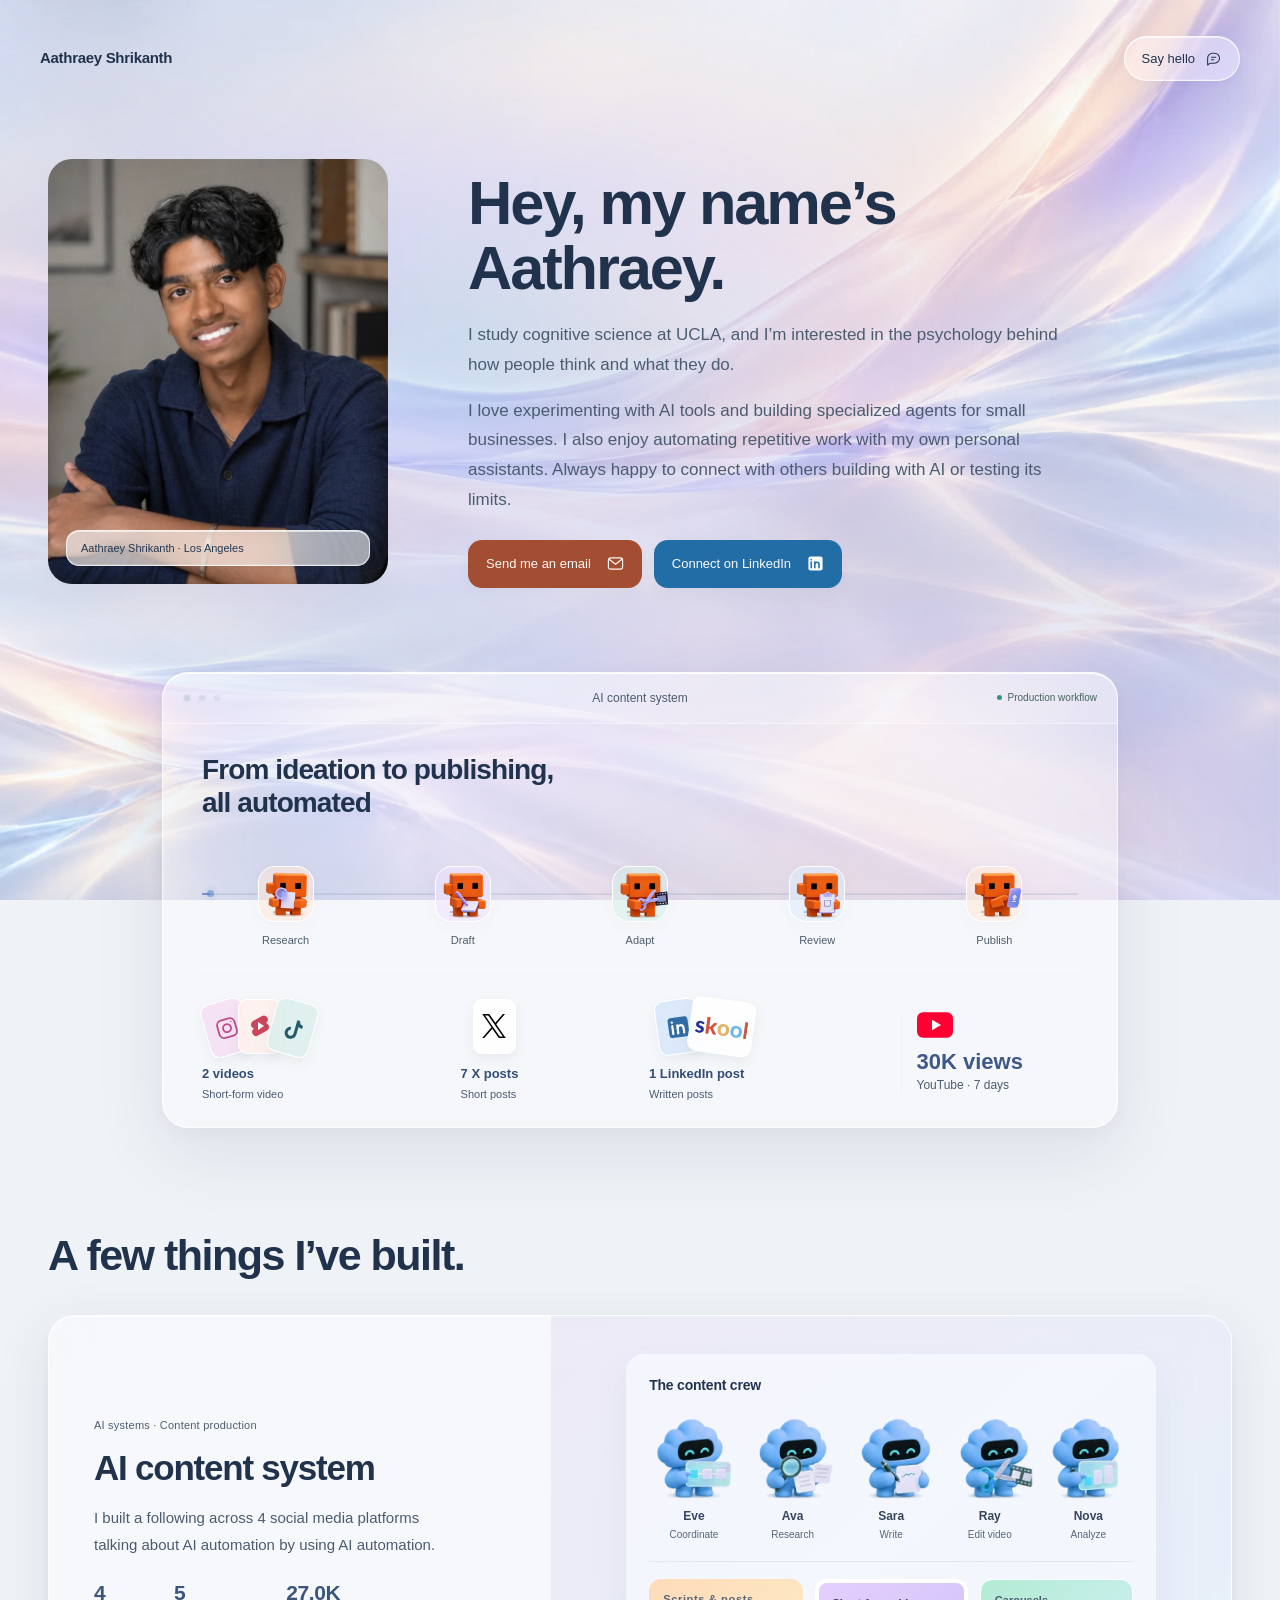
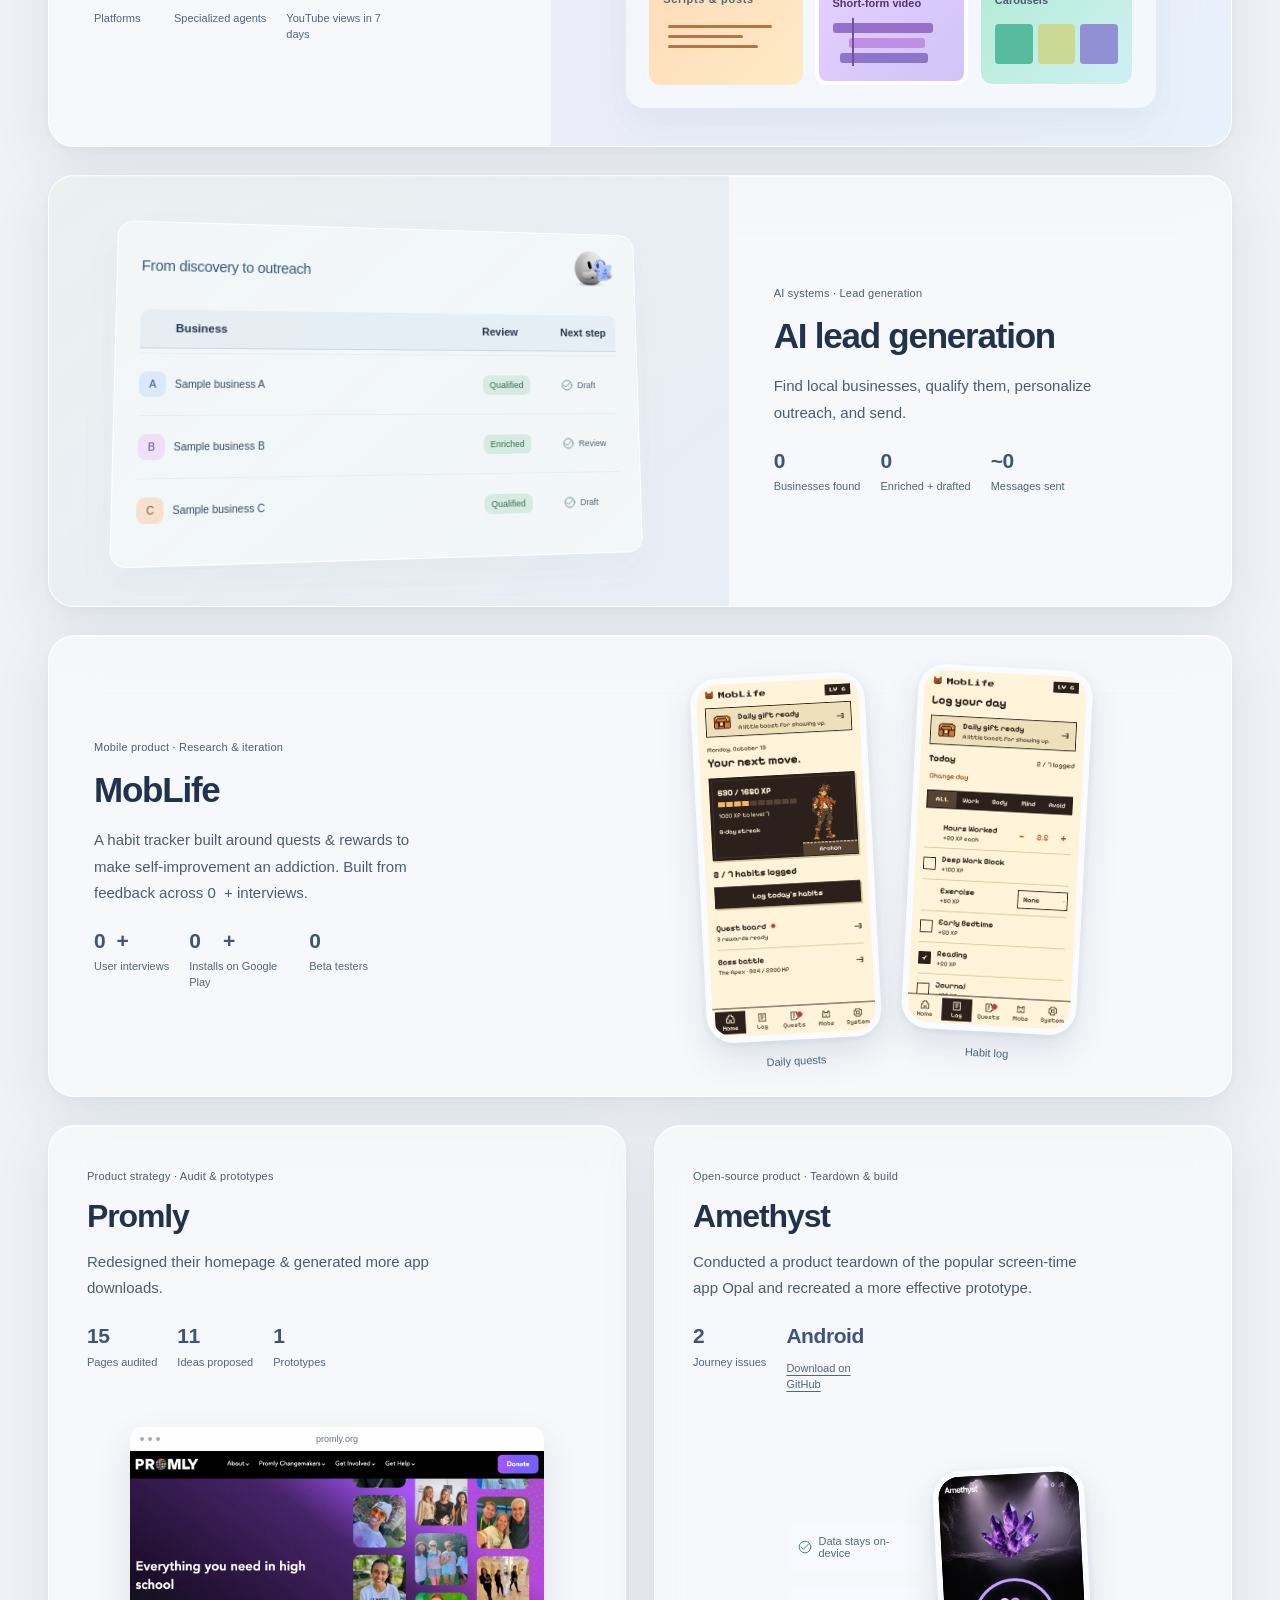
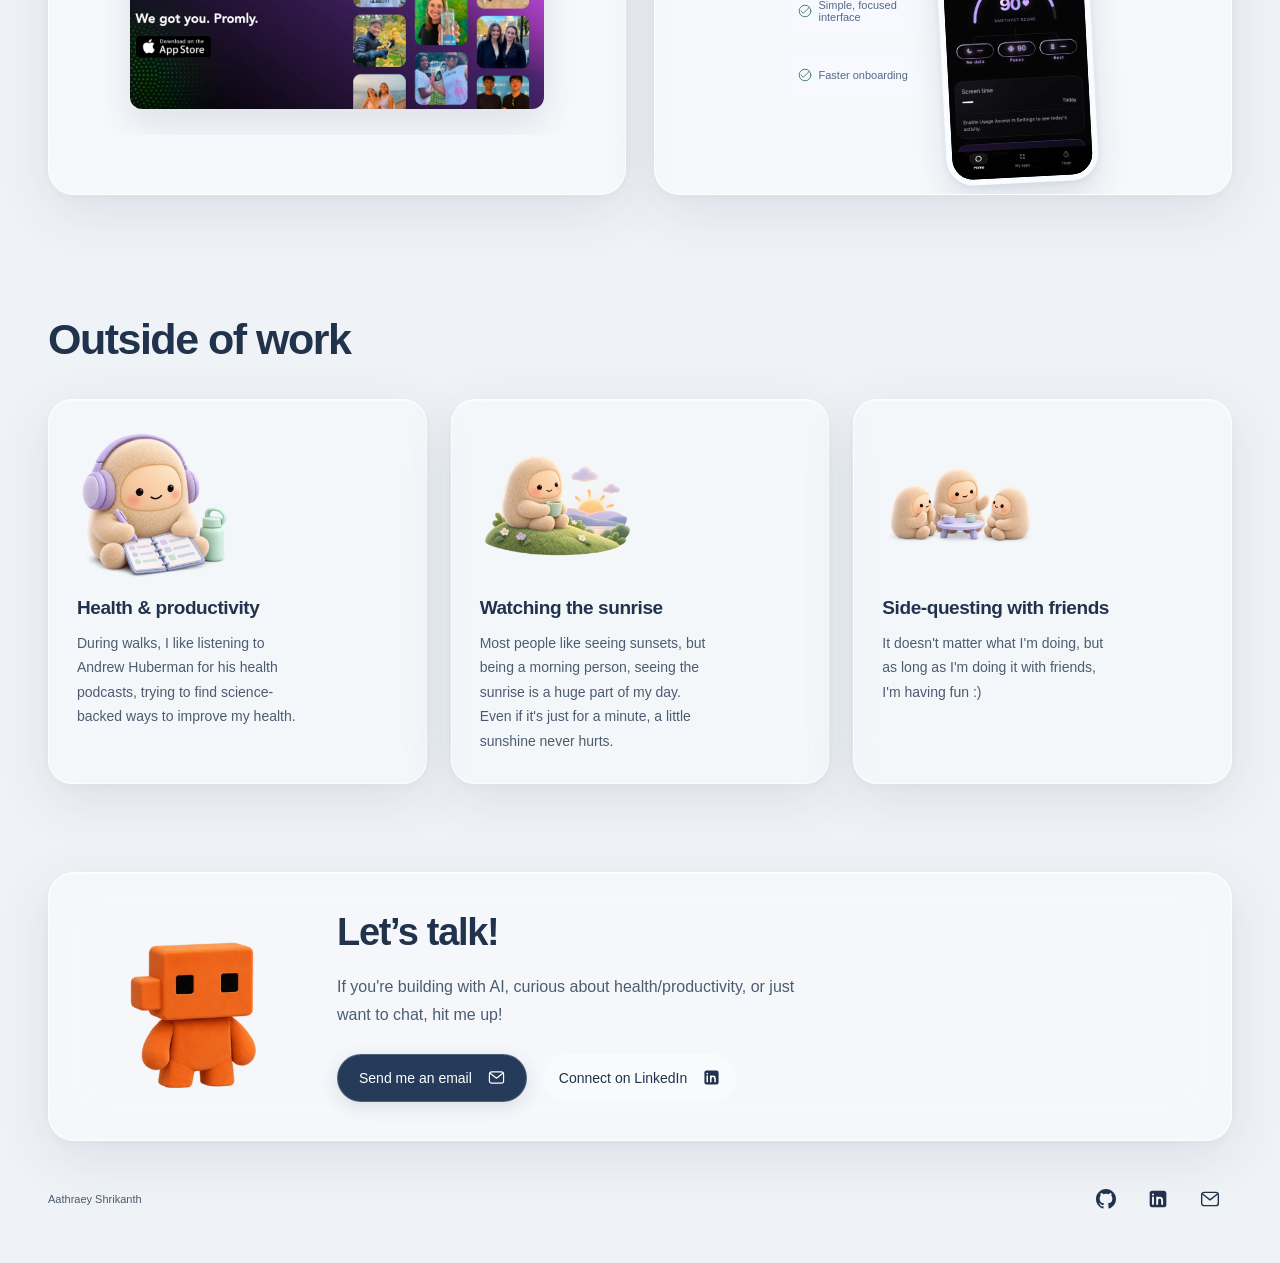
==== commit 49e971e4: "Update MobLife screenshots to the amber parchment redesign Co-Authored-By: Claude Opus 5.5 <noreply@" ====
--- a/index.html
+++ b/index.html
@@ -83,7 +83,7 @@
       <div class="section-heading"><h2 id="work-title">A few things I’ve built.</h2></div>
       <article class="project project-content glass"><div class="project-info"><div class="project-category">AI systems · Content production</div><h3>AI content system</h3><p>I built a following across 4 social media platforms talking about AI automation by using AI automation.</p><dl class="project-outcomes"><div><dt>4</dt><dd>Platforms</dd></div><div><dt>5</dt><dd>Specialized agents</dd></div><div><dt>30K</dt><dd>YouTube views in 7 days</dd></div></dl></div><div class="content-art project-art" aria-label="Blue Codex characters show Eve coordinating, Ava researching, Sara writing, Ray editing, and Nova analyzing. Character roles are illustrative."><div class="content-studio"><div class="studio-toolbar"><span>The content crew</span></div><div class="crew-roster"><div class="worker-card"><span class="worker-portrait"><span class="task-character " data-agent-family="codex-blue" data-task="coordinate" style="--task-delay:-.2s" aria-hidden="true"><img class="task-frame pose-0" src="./assets/codex-blue-coordinate-0.webp" alt="" loading="lazy" width="210" height="210"><img class="task-frame pose-1" src="./assets/codex-blue-coordinate-1.webp" alt="" loading="lazy" width="210" height="210"><img class="task-frame pose-2" src="./assets/codex-blue-coordinate-2.webp" alt="" loading="lazy" width="210" height="210"></span></span><strong>Eve</strong><span>Coordinate</span></div><div class="worker-card"><span class="worker-portrait"><span class="task-character " data-agent-family="codex-blue" data-task="research" style="--task-delay:-.6s" aria-hidden="true"><img class="task-frame pose-0" src="./assets/codex-blue-research-0.webp" alt="" loading="lazy" width="210" height="210"><img class="task-frame pose-1" src="./assets/codex-blue-research-1.webp" alt="" loading="lazy" width="210" height="210"><img class="task-frame pose-2" src="./assets/codex-blue-research-2.webp" alt="" loading="lazy" width="210" height="210"></span></span><strong>Ava</strong><span>Research</span></div><div class="worker-card"><span class="worker-portrait"><span class="task-character " data-agent-family="codex-blue" data-task="draft" style="--task-delay:-1s" aria-hidden="true"><img class="task-frame pose-0" src="./assets/codex-blue-draft-0.webp" alt="" loading="lazy" width="210" height="210"><img class="task-frame pose-1" src="./assets/codex-blue-draft-1.webp" alt="" loading="lazy" width="210" height="210"><img class="task-frame pose-2" src="./assets/codex-blue-draft-2.webp" alt="" loading="lazy" width="210" height="210"></span></span><strong>Sara</strong><span>Write</span></div><div class="worker-card"><span class="worker-portrait"><span class="task-character " data-agent-family="codex-blue" data-task="adapt" style="--task-delay:-1.4s" aria-hidden="true"><img class="task-frame pose-0" src="./assets/codex-blue-adapt-0.webp" alt="" loading="lazy" width="210" height="210"><img class="task-frame pose-1" src="./assets/codex-blue-adapt-1.webp" alt="" loading="lazy" width="210" height="210"><img class="task-frame pose-2" src="./assets/codex-blue-adapt-2.webp" alt="" loading="lazy" width="210" height="210"></span></span><strong>Ray</strong><span>Edit video</span></div><div class="worker-card"><span class="worker-portrait"><span class="task-character " data-agent-family="codex-blue" data-task="analyze" style="--task-delay:-1.8s" aria-hidden="true"><img class="task-frame pose-0" src="./assets/codex-blue-analyze-0.webp" alt="" loading="lazy" width="210" height="210"><img class="task-frame pose-1" src="./assets/codex-blue-analyze-1.webp" alt="" loading="lazy" width="210" height="210"><img class="task-frame pose-2" src="./assets/codex-blue-analyze-2.webp" alt="" loading="lazy" width="210" height="210"></span></span><strong>Nova</strong><span>Analyze</span></div></div><div class="content-production"><div class="format-card art-paper"><span>Scripts &amp; posts</span><div class="format-graphic draft-lines" aria-hidden="true"><i></i><i></i><i></i></div></div><div class="format-card art-video"><span>Short-form video</span><div class="format-graphic editing-tracks" aria-hidden="true"><i></i><i></i><i></i></div></div><div class="format-card art-carousel"><span>Carousels</span><div class="format-graphic slide-frames" aria-hidden="true"><i></i><i></i><i></i></div></div></div></div></div></article>
       <article class="project project-leads glass"><div class="lead-art project-art"><div class="lead-surface"><div class="lead-title"><span>From discovery to outreach</span><span class="task-character lead-assistant" data-agent-family="grok-grey" data-task="outreach" style="--task-delay:-.4s" aria-hidden="true"><img class="task-frame pose-0" src="./assets/grok-grey-outreach-0.webp" alt="" loading="lazy" width="210" height="210"><img class="task-frame pose-1" src="./assets/grok-grey-outreach-1.webp" alt="" loading="lazy" width="210" height="210"><img class="task-frame pose-2" src="./assets/grok-grey-outreach-2.webp" alt="" loading="lazy" width="210" height="210"></span></div><div class="lead-columns"><span>Business</span><span>Review</span><span>Next step</span></div><div class="lead-item"><div class="lead-avatar">A</div><span>Sample business A</span><span class="lead-tag">Qualified</span><span class="lead-check"><svg class="icon"><use href="#i-check"/></svg>Draft</span></div><div class="lead-item"><div class="lead-avatar">B</div><span>Sample business B</span><span class="lead-tag">Enriched</span><span class="lead-check"><svg class="icon"><use href="#i-check"/></svg>Review</span></div><div class="lead-item"><div class="lead-avatar">C</div><span>Sample business C</span><span class="lead-tag">Qualified</span><span class="lead-check"><svg class="icon"><use href="#i-check"/></svg>Draft</span></div></div></div><div class="project-info"><div class="project-category">AI systems · Lead generation</div><h3>AI lead generation</h3><p>Find local businesses, qualify them, personalize outreach, and send.</p><dl class="project-outcomes"><div><dt>1,325</dt><dd>Businesses found</dd></div><div><dt>838</dt><dd>Enriched + drafted</dd></div><div><dt>~123</dt><dd>Messages sent</dd></div></dl></div></article>
-      <article class="project project-moblife glass"><div class="project-info"><div class="project-category">Mobile product · Research & iteration</div><h3>MobLife</h3><p>A habit tracker built around quests &amp; rewards to make self-improvement an addiction. Built from feedback across 50+ interviews.</p><dl class="project-outcomes"><div><dt>50+</dt><dd>User interviews</dd></div><div><dt>100+</dt><dd>Installs on Google Play</dd></div><div><dt>5</dt><dd>Beta testers</dd></div></dl></div><div class="moblife-art project-art"><figure class="device-standing first"><div class="phone-frame"><img src="./assets/moblife-daily.webp" alt="MobLife home dashboard with trainer progress and daily quests" loading="lazy" width="390" height="844"></div><figcaption class="phone-screen-label">Daily quests</figcaption></figure><figure class="device-standing second"><div class="phone-frame"><img src="./assets/moblife-log.webp" alt="MobLife habit log with work, health, and growth categories" loading="lazy" width="390" height="844"></div><figcaption class="phone-screen-label">Habit log</figcaption></figure></div></article>
+      <article class="project project-moblife glass"><div class="project-info"><div class="project-category">Mobile product · Research & iteration</div><h3>MobLife</h3><p>A habit tracker built around quests &amp; rewards to make self-improvement an addiction. Built from feedback across 50+ interviews.</p><dl class="project-outcomes"><div><dt>50+</dt><dd>User interviews</dd></div><div><dt>100+</dt><dd>Installs on Google Play</dd></div><div><dt>5</dt><dd>Beta testers</dd></div></dl></div><div class="moblife-art project-art"><figure class="device-standing first"><div class="phone-frame"><img src="./assets/moblife-daily.webp" alt="MobLife home with the trainer, XP progress, quest board and boss battle" loading="lazy" width="390" height="844"></div><figcaption class="phone-screen-label">Daily quests</figcaption></figure><figure class="device-standing second"><div class="phone-frame"><img src="./assets/moblife-log.webp" alt="MobLife habit log with work, body, mind and avoid filters" loading="lazy" width="390" height="844"></div><figcaption class="phone-screen-label">Habit log</figcaption></figure></div></article>
       <div class="secondary-work"><article class="secondary-project glass"><div class="secondary-info"><span class="project-category">Product strategy · Audit & prototypes</span><h3>Promly</h3><p>Redesigned their homepage &amp; generated more app downloads.</p><dl class="project-outcomes"><div><dt>16</dt><dd>Pages audited</dd></div><div><dt>12</dt><dd>Ideas proposed</dd></div><div><dt>2</dt><dd>Prototypes</dd></div></dl></div><div class="promly-visual"><div class="prototype-browser"><div aria-hidden="true"><i></i><i></i><i></i><span>promly.org</span></div><div class="promly-tour-screen"><img class="promly-website-poster" src="./assets/promly-website-poster.webp" alt="Promly’s public website with its community collage and app download section" loading="lazy" width="1120" height="700"><video class="promly-tour" muted loop playsinline preload="none" poster="./assets/promly-website-poster.webp" aria-label="Recorded tour of Promly’s official website, including its homepage motion and connecting features"><source src="./assets/promly-website-tour.webm" type="video/webm"><source src="./assets/promly-website-tour.mp4" type="video/mp4"></video></div></div></div></article><article class="secondary-project glass"><div class="secondary-info"><span class="project-category">Open-source product · Teardown & build</span><h3>Amethyst</h3><p>Conducted a product teardown of the popular screen-time app Opal and recreated a more effective prototype.</p><dl class="project-outcomes"><div><dt>3</dt><dd>Journey issues</dd></div><div><dt>Android</dt><dd><a class="download-link" href="https://github.com/aathraey/amethyst/releases/latest" target="_blank" rel="noopener">Download on GitHub</a></dd></div></dl></div><div class="amethyst-visual"><div class="focus-companion"><ul class="focus-fixes"><li class="focus-toast"><svg class="icon" aria-hidden="true"><use href="#i-check"/></svg><span>Data stays on-device</span></li><li class="focus-toast"><svg class="icon" aria-hidden="true"><use href="#i-check"/></svg><span>Simple, focused interface</span></li><li class="focus-toast"><svg class="icon" aria-hidden="true"><use href="#i-check"/></svg><span>Faster onboarding</span></li></ul></div><div class="phone-frame amethyst-tour-phone"><div class="amethyst-screen"><img class="amethyst-tour-poster" src="./assets/amethyst-loop-home.webp" alt="Amethyst Home screen" loading="lazy" width="390" height="844"><div class="amethyst-pages" role="img" aria-label="Looping preview of real Amethyst Home, My apps, and Timer screens"><img src="./assets/amethyst-loop-home.webp" width="390" height="844" alt="" loading="eager"><img src="./assets/amethyst-loop-apps.webp" width="390" height="844" alt="" loading="eager"><img src="./assets/amethyst-loop-timer.webp" width="390" height="844" alt="" loading="eager"><img src="./assets/amethyst-loop-home.webp" width="390" height="844" alt="" loading="eager"></div></div></div></div></article></div>
     </section>
     <section class="approach-section wrap" id="interests" aria-labelledby="interests-title"><div class="section-heading"><h2 id="interests-title">Outside of work</h2></div><div class="approach-line"><article class="glass approach-card"><span class="task-character approach-illustration interest-art" data-agent-family="meta-muse" aria-hidden="true"><img class="interest-image" src="./assets/meta-muse-interest-health.webp" width="520" height="520" alt="" loading="lazy"></span><h3>Health &amp; productivity</h3><p>During walks, I like listening to Andrew Huberman for his health podcasts, trying to find science-backed ways to improve my health.</p></article><article class="glass approach-card"><span class="task-character approach-illustration interest-art" data-agent-family="meta-muse" aria-hidden="true"><img class="interest-image" src="./assets/meta-muse-interest-sunrise.webp" width="520" height="520" alt="" loading="lazy"></span><h3>Watching the sunrise</h3><p>Most people like seeing sunsets, but being a morning person, seeing the sunrise is a huge part of my day. Even if it's just for a minute, a little sunshine never hurts.</p></article><article class="glass approach-card"><span class="task-character approach-illustration interest-art" data-agent-family="meta-muse" aria-hidden="true"><img class="interest-image" src="./assets/meta-muse-interest-friends.webp" width="520" height="520" alt="" loading="lazy"></span><h3>Side-questing with friends</h3><p>It doesn't matter what I'm doing, but as long as I'm doing it with friends, I'm having fun :)</p></article></div></section>
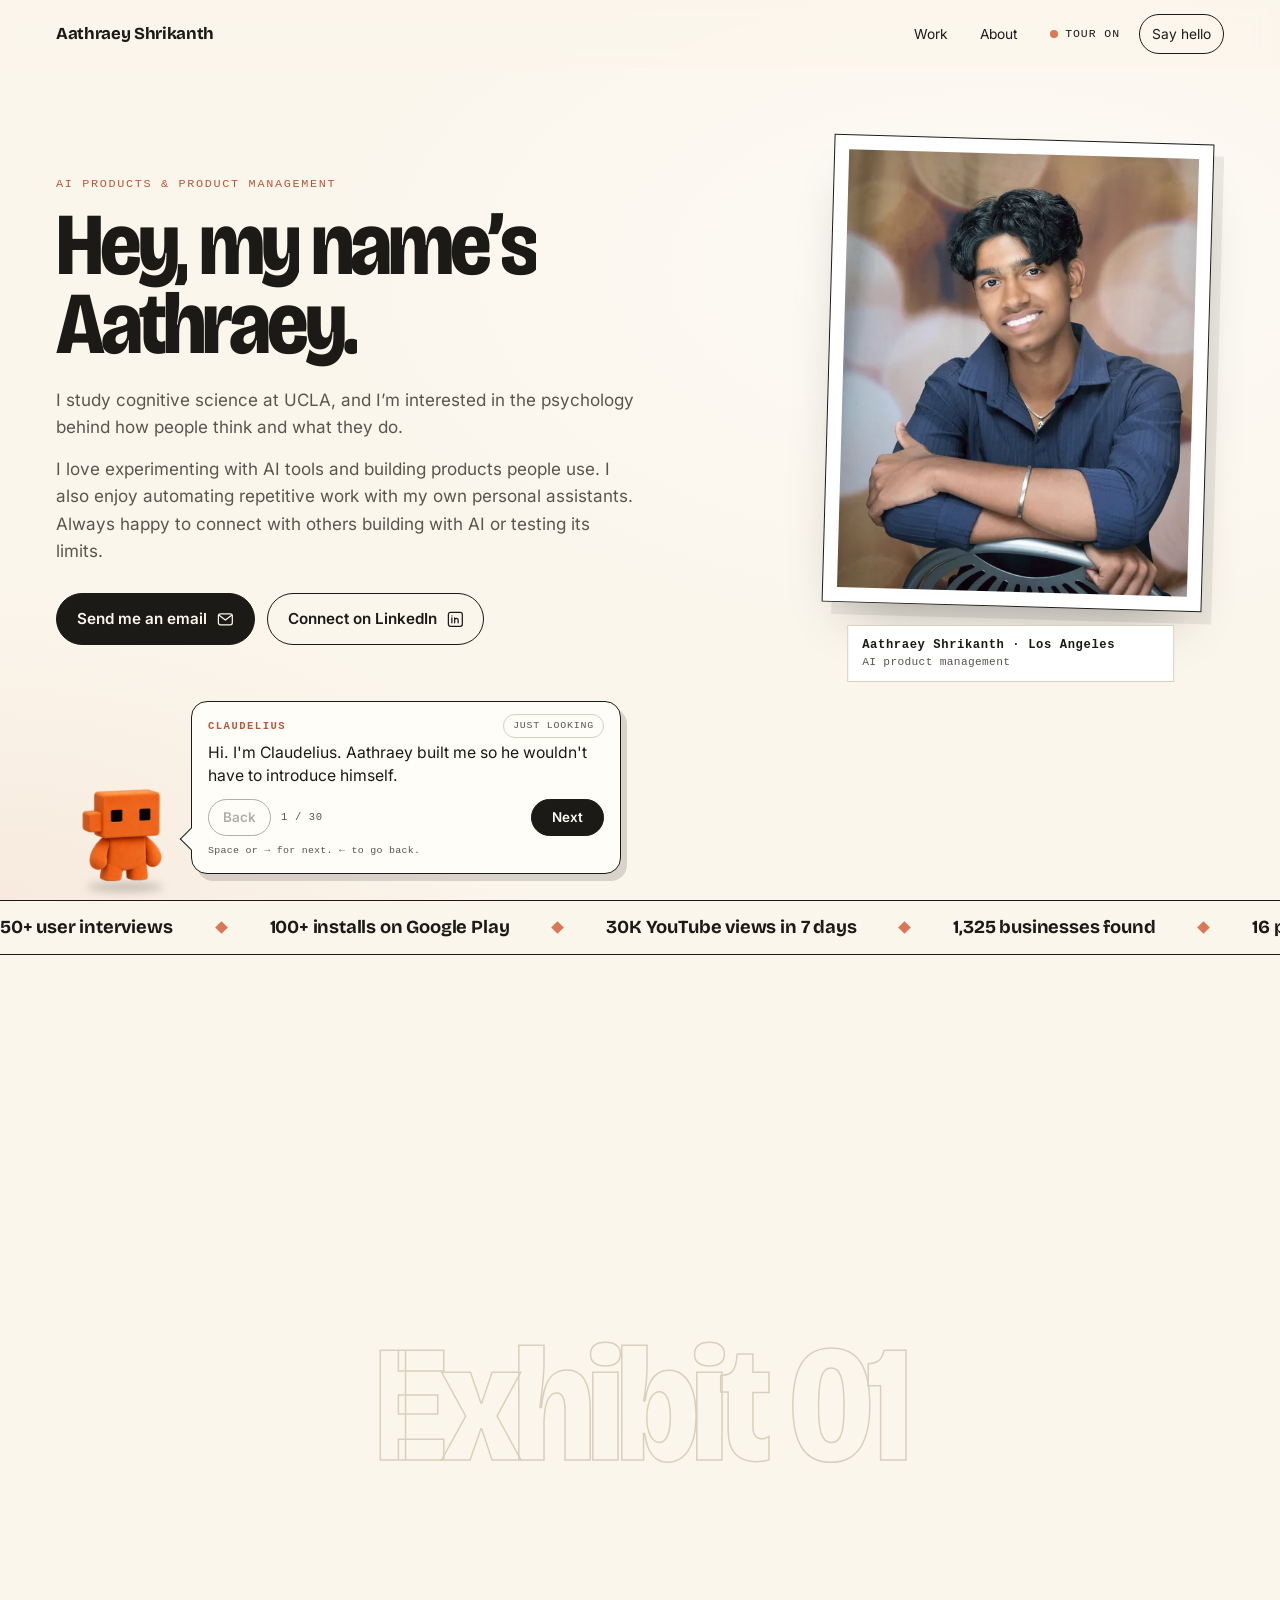
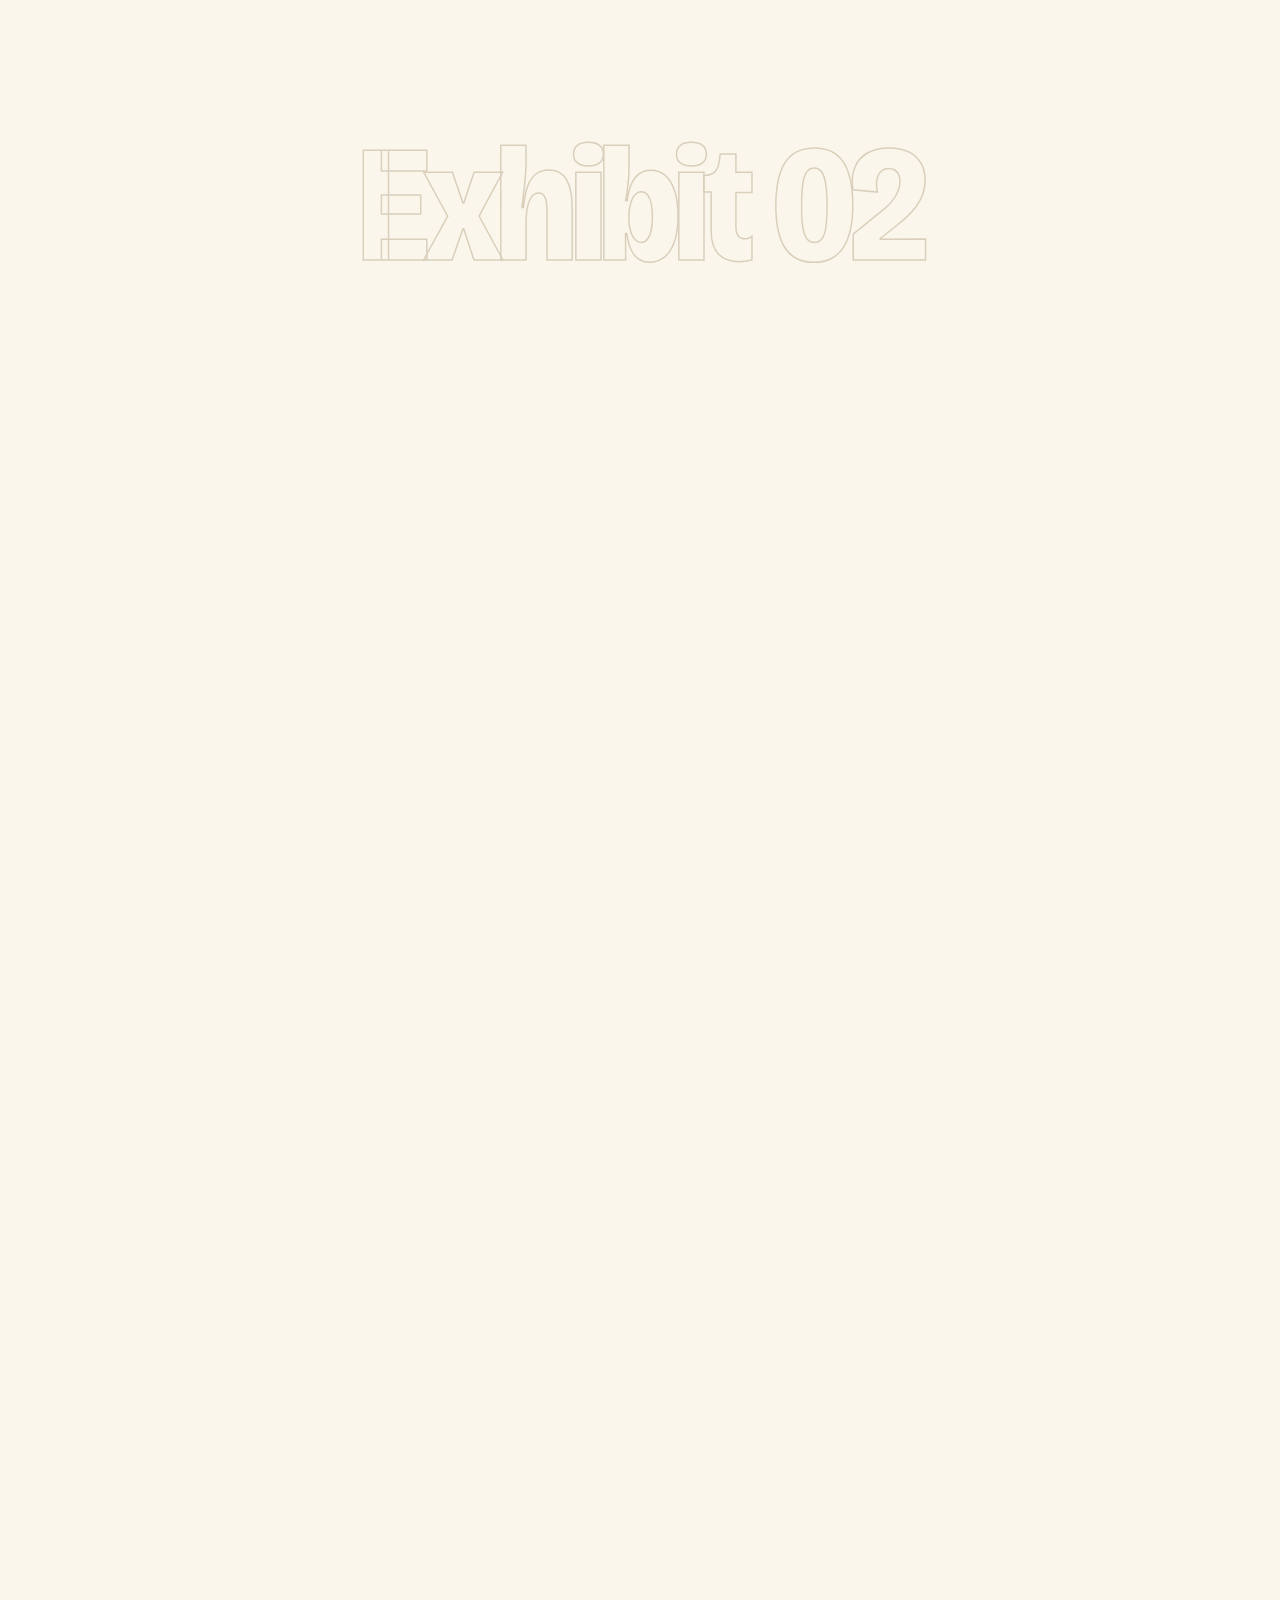
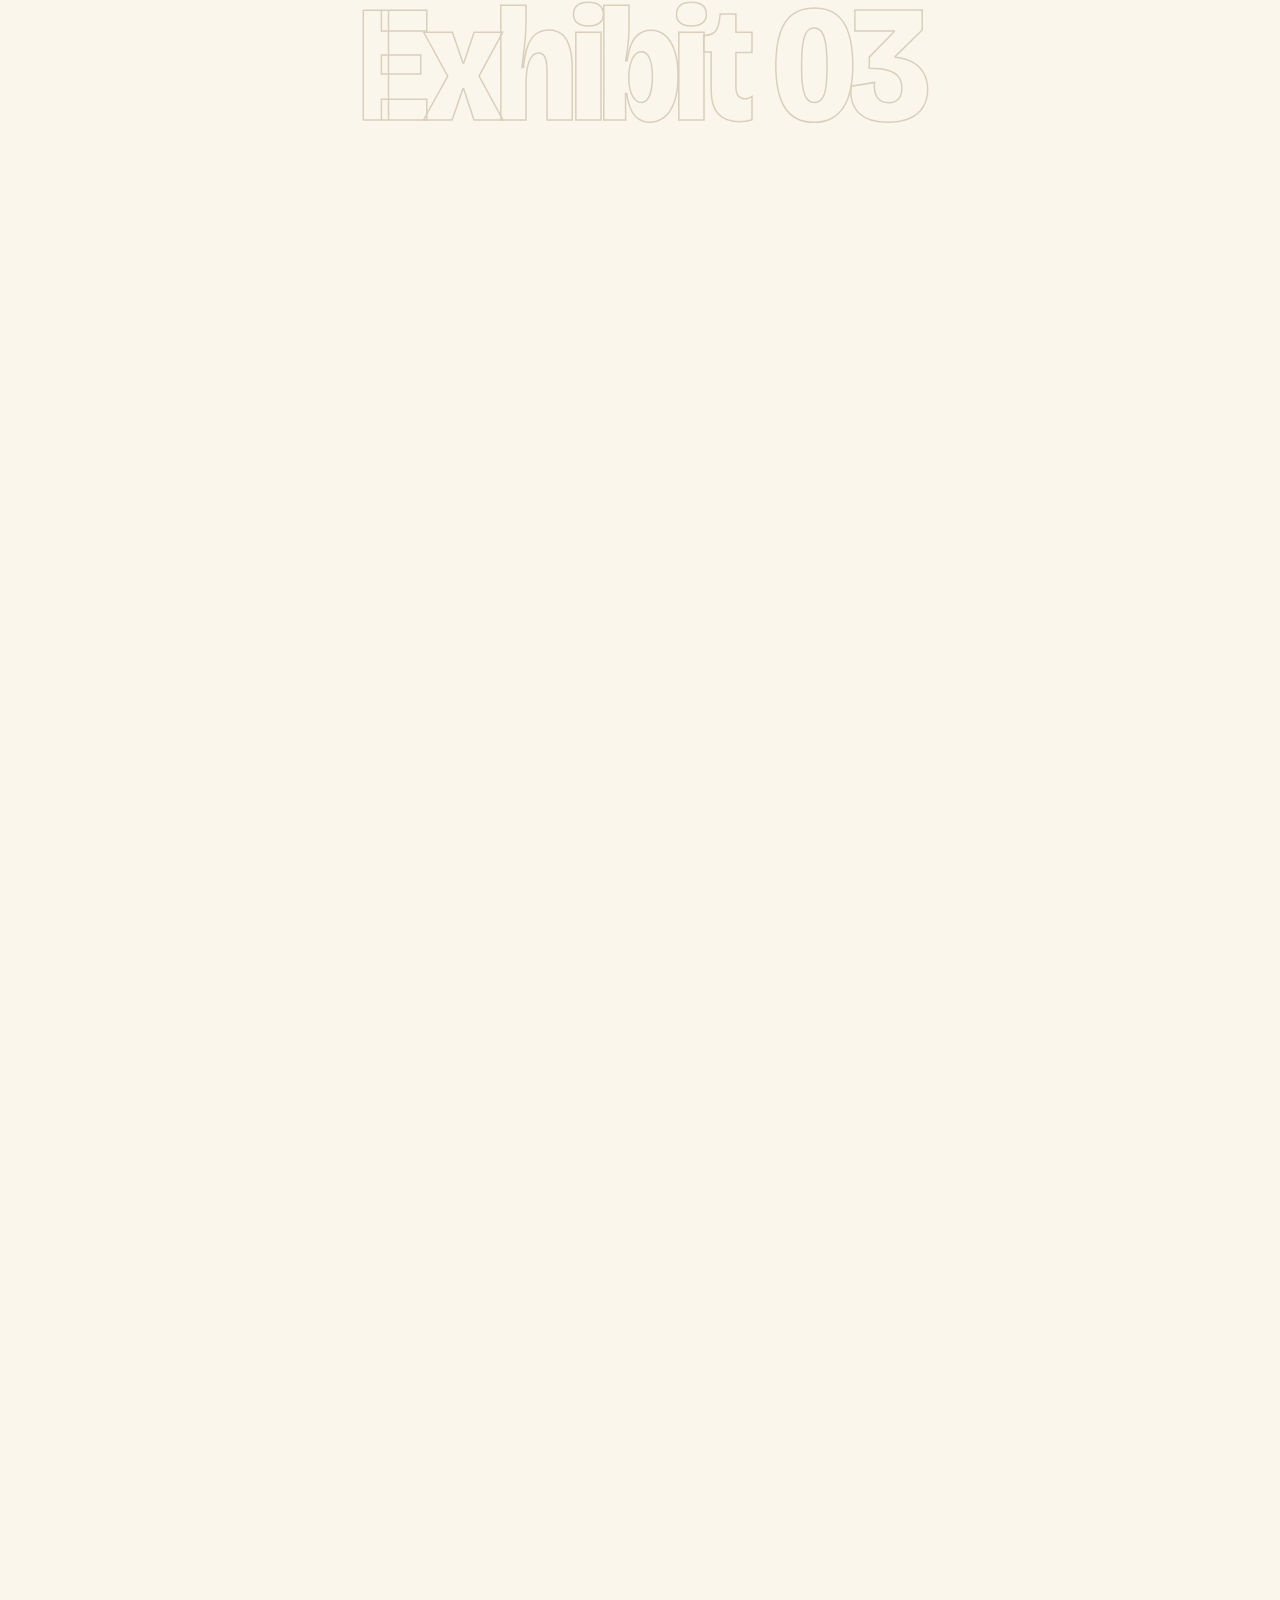
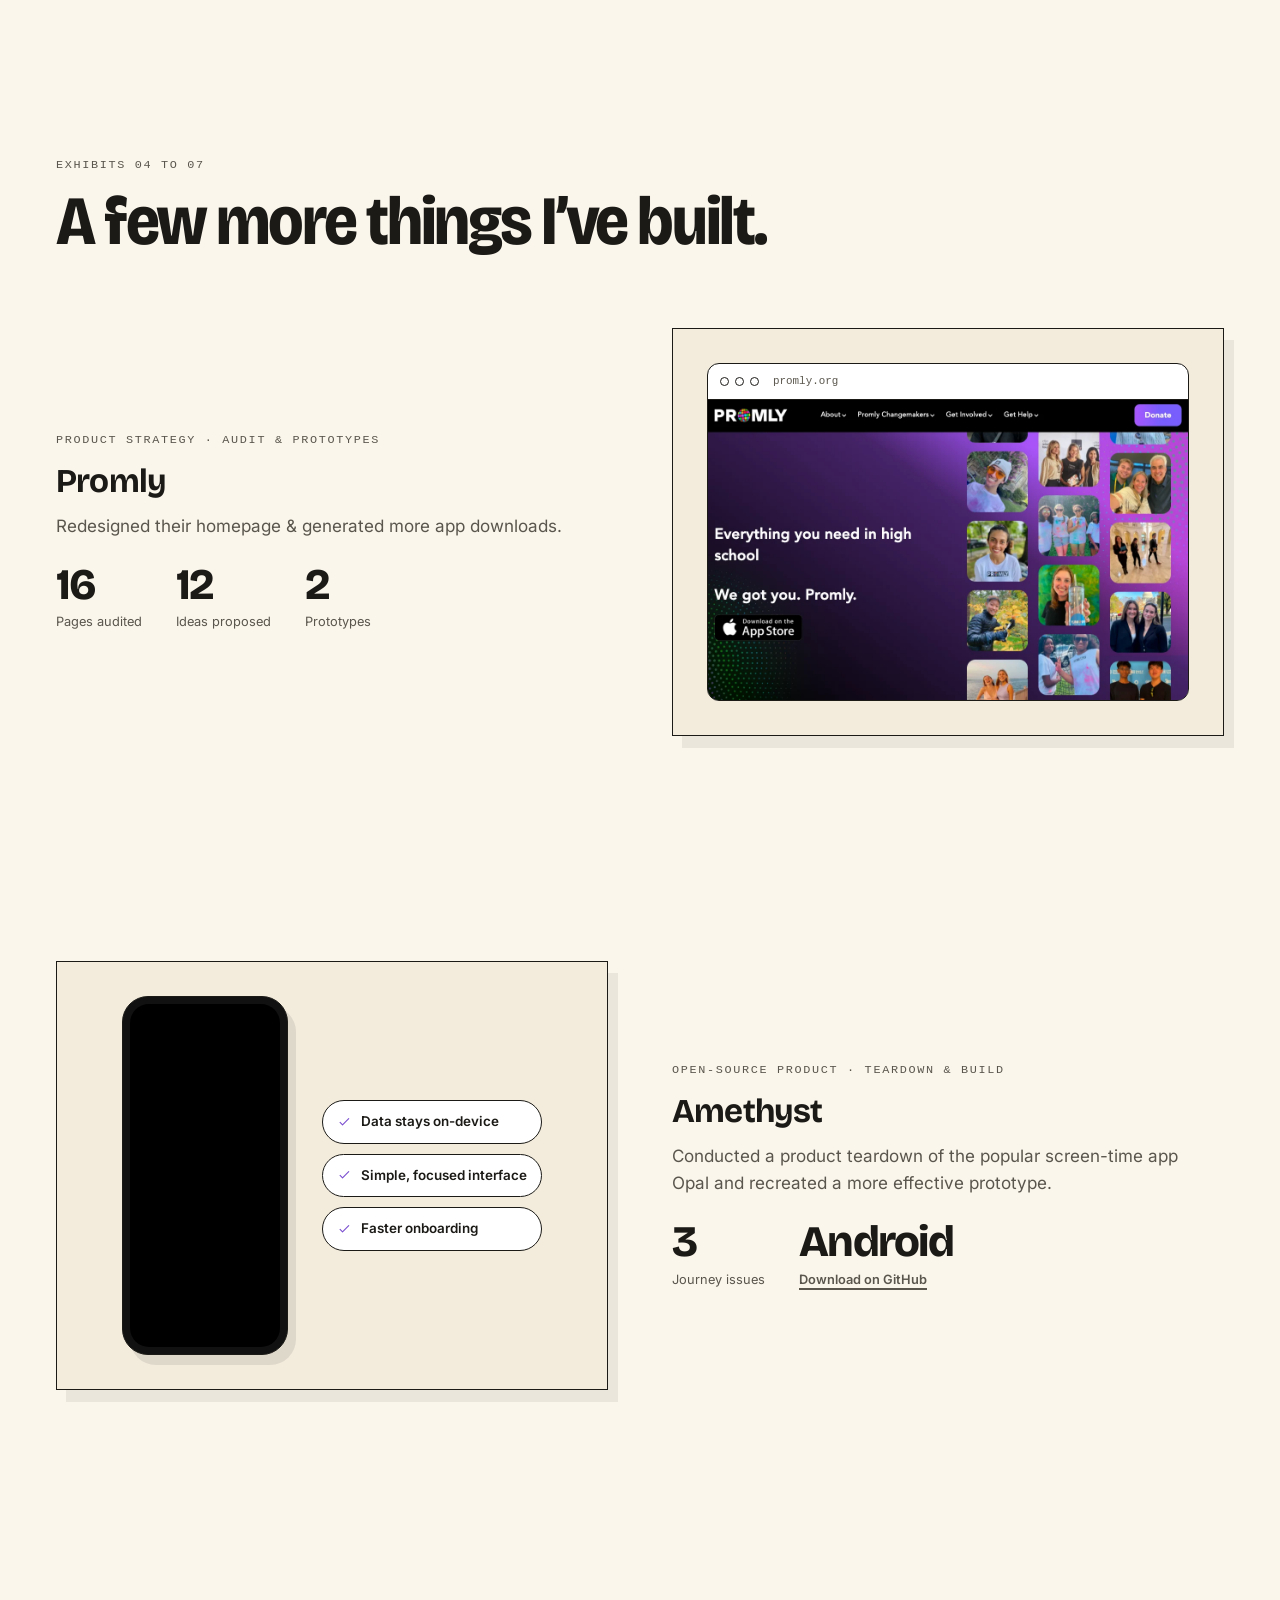
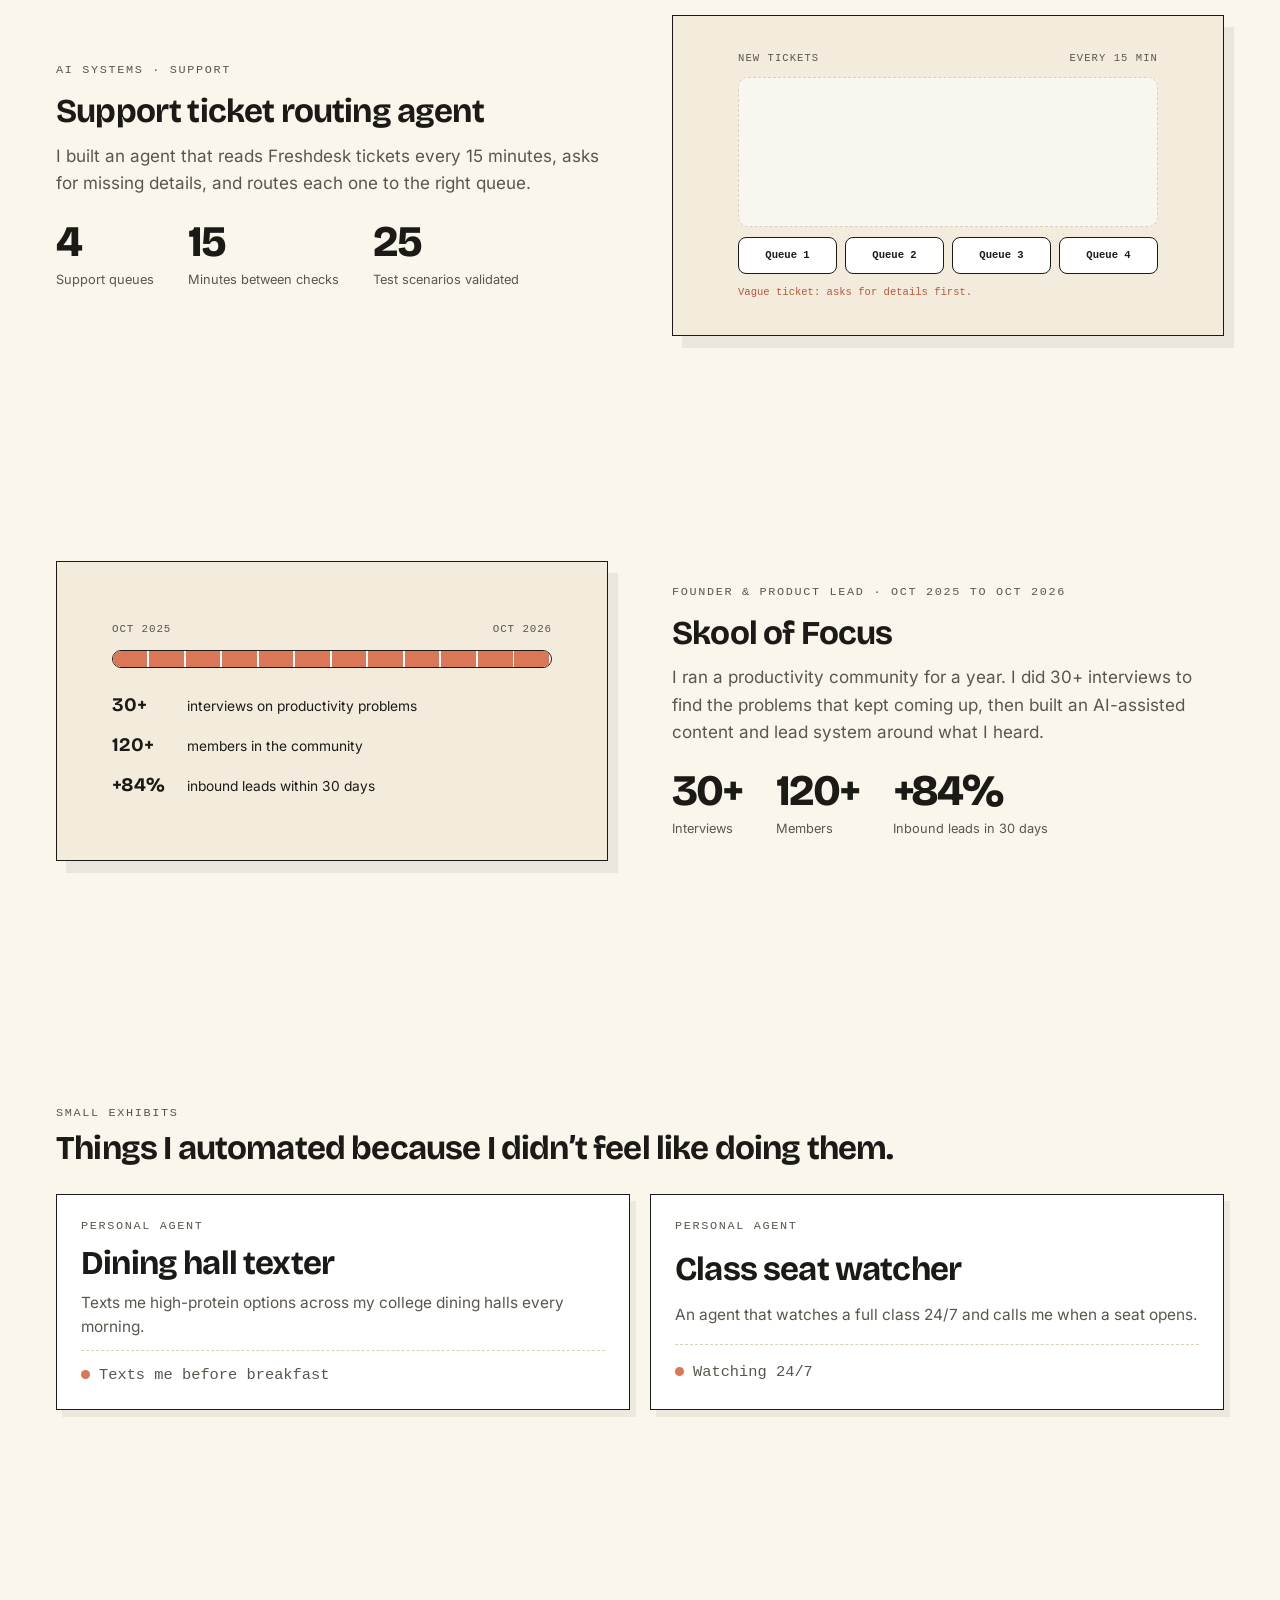
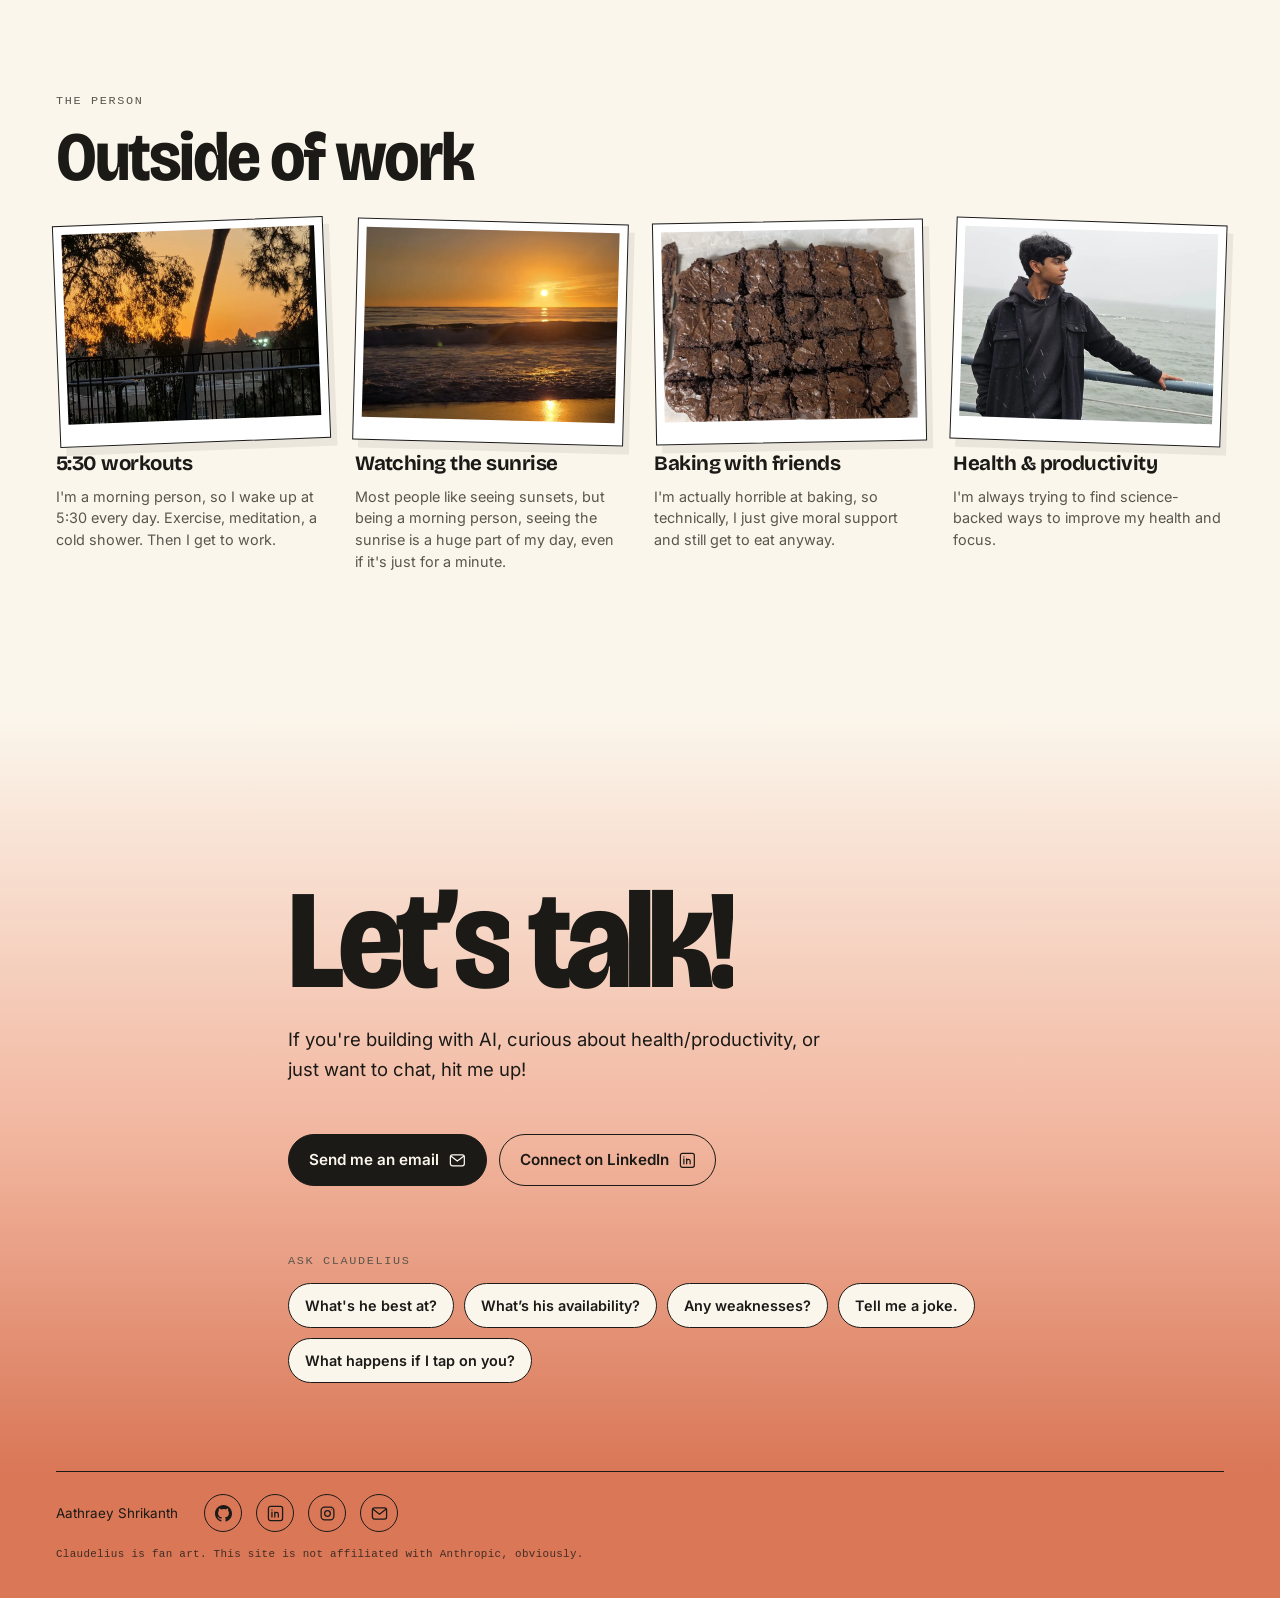
==== commit e97501f8: "Rebuild portfolio as the Exhibit Hall with Claudelius tour New single-page portfolio: three scene ex" ====
--- a/index.html
+++ b/index.html
@@ -1,102 +1,394 @@
-<!doctype html><html lang="en"><head>
-      <meta charset="utf-8"><meta name="viewport" content="width=device-width,initial-scale=1">
-      <meta name="theme-color" content="#ecf1f6"><meta name="description" content="I study cognitive science at UCLA and build AI agents, personal assistants, and mobile products. Get to know me and the things I’ve built.">
-      <meta name="robots" content="index,follow">
-      <title>Aathraey Shrikanth | AI Products &amp; Product Management</title><link rel="canonical" href="https://aathraey.github.io/"><meta property="og:url" content="https://aathraey.github.io/">
-      <meta property="og:title" content="Aathraey Shrikanth | AI Products &amp; Product Management"><meta property="og:description" content="I study cognitive science at UCLA and build AI agents, personal assistants, and mobile products. Get to know me and the things I’ve built."><meta property="og:type" content="website">
-      <meta property="og:image" content="https://aathraey.github.io/assets/og-portfolio.jpg"><meta property="og:image:width" content="1200"><meta property="og:image:height" content="630"><meta property="og:image:alt" content="Aathraey Shrikanth | AI Products &amp; Product Management">
-      <meta name="twitter:card" content="summary_large_image">
-      <link rel="icon" href="./assets/monogram.svg?v=interests" type="image/svg+xml">
-      <link rel="stylesheet" href="./assets/liquid-glass.css"><link rel="stylesheet" href="./assets/ambient-glass.css"><link rel="stylesheet" href="./assets/site.css"><link rel="stylesheet" href="./assets/production-motion.css?v=27e3ec1b95d4"><link rel="stylesheet" href="./assets/annotation-refinement.css">
-      <script type="application/ld+json">{"@context": "https://schema.org", "@type": "ProfilePage", "name": "Aathraey Shrikanth | AI Products & Product Management", "description": "I study cognitive science at UCLA and build AI agents, personal assistants, and mobile products. Get to know me and the things I\u2019ve built.", "url": "https://aathraey.github.io/", "mainEntity": {"@type": "Person", "name": "Aathraey Shrikanth", "email": "aathraeyshrikanth07@gmail.com", "sameAs": ["https://www.linkedin.com/in/aathraey-shrikanth-6a5152317/", "https://github.com/aathraey"], "affiliation": {"@type": "CollegeOrUniversity", "name": "University of California, Los Angeles"}}}</script><script src="./assets/site.js" defer></script>
-      <script src="./assets/count-up.js" defer></script>
-      <script src="./assets/motion-source.js"></script><script src="./assets/home.js" defer></script>
-      <script src="./assets/ambient-glass.js" defer></script><script src="./assets/production-motion.js" defer></script>
-      </head><body>  <svg class="icon-defs" aria-hidden="true"><defs>
-    <symbol id="i-arrow" viewBox="0 0 24 24"><path d="M5 12h14M13 6l6 6-6 6"/></symbol>
-    <symbol id="i-diagonal" viewBox="0 0 24 24"><path d="M6 18 18 6M6 6h12v12"/></symbol>
-    <symbol id="i-play" viewBox="0 0 24 24"><path d="m9 5 11 7-11 7Z"/></symbol>
-    <symbol id="i-pause" viewBox="0 0 24 24"><path d="M8 5v14M16 5v14"/></symbol>
-    <symbol id="i-search" viewBox="0 0 24 24"><circle cx="10.5" cy="10.5" r="6.5"/><path d="m16 16 5 5"/></symbol>
-    <symbol id="i-write" viewBox="0 0 24 24"><path d="m16 3 5 5-12 12-6 1 1-6Z"/><path d="m13 6 5 5"/></symbol>
-    <symbol id="i-check" viewBox="0 0 24 24"><path d="m5 12 4 4L19 6"/><circle cx="12" cy="12" r="10"/></symbol>
-    <symbol id="i-publish" viewBox="0 0 24 24"><path d="m12 3 7 7M12 3l-7 7M12 3v13M4 15v6h16v-6"/></symbol>
-    <symbol id="i-layers" viewBox="0 0 24 24"><path d="m12 2 10 6-10 6L2 8Zm-10 11 10 6 10-6M2 18l10 6 10-6"/></symbol>
-    <symbol id="i-sun" viewBox="0 0 24 24"><circle cx="12" cy="12" r="4"/><path d="M12 1v2M12 21v2M1 12h2M21 12h2M4 4l2 2M18 18l2 2M4 20l2-2M18 6l2-2"/></symbol>
-    <symbol id="i-moon" viewBox="0 0 24 24"><path d="M21 13A9 9 0 0 1 11 3a9 9 0 1 0 10 10Z"/></symbol>
-    <symbol id="i-github" viewBox="0 0 24 24"><path stroke="none" fill="currentColor" d="M12 0C5.37 0 0 5.373 0 12c0 5.303 3.438 9.8 8.205 11.385.6.113.82-.258.82-.577 0-.285-.01-1.04-.015-2.04-3.338.724-4.043-1.61-4.043-1.61-.546-1.387-1.333-1.756-1.333-1.756-1.089-.745.083-.729.083-.729 1.205.084 1.838 1.237 1.838 1.237 1.07 1.835 2.807 1.305 3.492.998.108-.776.419-1.305.762-1.605-2.665-.305-5.467-1.334-5.467-5.931 0-1.31.469-2.381 1.236-3.221-.124-.303-.536-1.524.117-3.176 0 0 1.008-.322 3.301 1.23a11.52 11.52 0 0 1 3.003-.404c1.02.005 2.047.138 3.006.404 2.291-1.552 3.297-1.23 3.297-1.23.655 1.652.243 2.873.12 3.176.77.84 1.235 1.911 1.235 3.221 0 4.609-2.807 5.624-5.479 5.921.43.372.823 1.102.823 2.222 0 1.606-.015 2.896-.015 3.286 0 .322.216.694.825.576C20.565 21.796 24 17.299 24 12c0-6.627-5.373-12-12-12Z"/></symbol>
-    <symbol id="i-youtube" viewBox="0 0 24 17"><rect width="24" height="17" rx="4" fill="#ff0033" stroke="none"/><path d="m10 5 6 3.5-6 3.5Z" fill="#fff" stroke="none"/></symbol>
-    <symbol id="i-mail" viewBox="0 0 24 24"><rect x="2" y="4" width="20" height="16" rx="3"/><path d="m3 6 9 7 9-7"/></symbol>
-    <symbol id="i-close" viewBox="0 0 24 24"><path d="m6 6 12 12M18 6 6 18"/></symbol>
-
-    <symbol id="i-message" viewBox="0 0 24 24"><path d="M20 11.5a8 8 0 0 1-8 8H5l-4 3v-11a8 8 0 0 1 8-8h3a8 8 0 0 1 8 8Z"/><path d="M7 10h7M7 14h4"/></symbol>
-    <symbol id="i-external" viewBox="0 0 24 24"><path d="M14 4h6v6M20 4l-9 9M10 4H5a1 1 0 0 0-1 1v14a1 1 0 0 0 1 1h14a1 1 0 0 0 1-1v-5"/></symbol>
-    <symbol id="i-instagram" viewBox="0 0 24 24"><rect x="3" y="3" width="18" height="18" rx="5"/><circle cx="12" cy="12" r="4"/><circle cx="17.5" cy="6.5" r=".7" fill="currentColor" stroke="none"/></symbol>
-    <symbol id="i-shorts" viewBox="0 0 24 24"><path d="m14 2-9 5a4 4 0 0 0 0 7l1 .6-1 1a4 4 0 0 0 5 6l9-5a4 4 0 0 0 0-7l-1-.6 1-1a4 4 0 0 0-5-6Z" fill="currentColor" stroke="none"/><path d="m10 8 6 4-6 4Z" fill="white" stroke="none"/></symbol>
-    <symbol id="i-tiktok" viewBox="0 0 24 24"><path d="M14 3h3c.5 3 2 4 4 4v3a8 8 0 0 1-4-1v8a6 6 0 1 1-7-6v3a3 3 0 1 0 4 3Z" fill="currentColor" stroke="none"/></symbol>
-    <symbol id="i-x" viewBox="0 0 1200 1227"><path stroke="none" d="M714.163 519.284L1160.89 0H1055.03L667.137 450.887L357.328 0H0L468.492 681.821L0 1226.37H105.866L515.491 750.218L842.672 1226.37H1200L714.137 519.284H714.163ZM569.165 687.828L521.697 619.934L144.011 79.6944H306.615L611.412 515.685L658.88 583.579L1055.08 1150.3H892.476L569.165 687.854V687.828Z" fill="#000000" />
-</symbol>
-    <symbol id="i-linkedin" viewBox="0 0 24 24"><rect x="2" y="2" width="20" height="20" rx="3" fill="currentColor" stroke="none"/><path d="M6 10v8M11 18v-8m0 4c0-5 6-5 6 0v4" stroke="var(--linkedin-cutout, white)" stroke-width="2.2"/><circle cx="6" cy="6.5" r="1.2" fill="var(--linkedin-cutout, white)" stroke="none"/></symbol>
-    <symbol id="i-skool" viewBox="0 0 2783 905"><path stroke="none" d="M429 403.6C424.6 410.4 420 415.4 415.2 418.6C410.8 421.4 404.6 422.8 396.6 422.8C388.6 422.8 380.4 420.8 372 416.8C363.6 412.8 354.2 408.6 343.8 404.2C333.4 399.4 321.4 395 307.8 391C294.6 387 279.2 385 261.6 385C234.8 385 214 390.6 199.2 401.8C184.4 412.6 177 427 177 445C177 457.4 181.2 467.8 189.6 476.2C198 484.6 209 492 222.6 498.4C236.6 504.4 252.4 510.2 270 515.8C287.6 521 305.6 526.8 324 533.2C342.8 539.6 361 547 378.6 555.4C396.2 563.8 411.8 574.4 425.4 587.2C439.4 599.6 450.6 614.8 459 632.8C467.4 650.4 471.6 671.8 471.6 697C471.6 727 466 754.8 454.8 780.4C444 805.6 428 827.4 406.8 845.8C385.6 864.2 359.2 878.6 327.6 889C296 899.4 259.6 904.6 218.4 904.6C197.2 904.6 176.2 902.6 155.4 898.6C134.6 895 114.8 889.8 96 883C77.2 875.8 59.6 867.6 43.2 858.4C26.8 849.2 12.6 839.2 0.600001 828.4L39 766.6C43.4 759.4 48.8 753.8 55.2 749.8C62 745.8 70.6 743.8 81 743.8C91 743.8 100.2 746.4 108.6 751.6C117 756.4 126.4 761.8 136.8 767.8C147.2 773.4 159.4 778.8 173.4 784C187.8 788.8 205.6 791.2 226.8 791.2C242.8 791.2 256.6 789.4 268.2 785.8C279.8 782.2 289.2 777.4 296.4 771.4C303.6 765 308.8 758 312 750.4C315.6 742.4 317.4 734.2 317.4 725.8C317.4 712.2 313 701.2 304.2 692.8C295.8 684 284.6 676.4 270.6 670C257 663.6 241.2 657.8 223.2 652.6C205.2 647.4 186.8 641.6 168 635.2C149.6 628.8 131.4 621.2 113.4 612.4C95.8 603.6 80 592.6 66 579.4C52.4 565.8 41.2 549.2 32.4 529.6C24 510 19.8 486.2 19.8 458.2C19.8 432.6 24.8 408.4 34.8 385.6C44.8 362.4 59.8 342 79.8 324.4C99.8 306.8 124.6 292.8 154.2 282.4C184.2 272 218.8 266.8 258 266.8C302 266.8 342 274 378 288.4C414 302.8 443.6 321.6 466.8 344.8L429 403.6Z" fill="#263397" /><path stroke="none" d="M740.859 0.399966V508H768.459C778.859 508 787.059 506.6 793.059 503.8C799.059 500.6 805.059 495 811.059 487L947.859 304.6C954.659 295.4 962.259 288.4 970.659 283.6C979.459 278.8 990.459 276.4 1003.66 276.4H1154.86L977.259 502C963.259 520.8 947.059 535.6 928.659 546.4C937.859 552.8 945.859 560.2 952.659 568.6C959.459 577 966.059 586.4 972.459 596.8L1163.86 895H1015.06C1002.26 895 991.259 893 982.059 889C972.859 884.6 965.259 877 959.259 866.2L820.059 638.8C814.459 629.2 808.659 623 802.659 620.2C796.659 617.4 787.659 616 775.659 616H740.859V895H575.259V0.399966H740.859Z" fill="#D3513E" /><path stroke="none" d="M1509.34 266.8C1555.74 266.8 1597.94 274.2 1635.94 289C1673.94 303.8 1706.54 325 1733.74 352.6C1760.94 379.8 1781.94 413 1796.74 452.2C1811.54 491.4 1818.94 535.6 1818.94 584.8C1818.94 634 1811.54 678.4 1796.74 718C1781.94 757.2 1760.94 790.6 1733.74 818.2C1706.54 845.8 1673.94 867 1635.94 881.8C1597.94 896.6 1555.74 904 1509.34 904C1462.54 904 1419.94 896.6 1381.54 881.8C1343.54 867 1310.94 845.8 1283.74 818.2C1256.54 790.6 1235.34 757.2 1220.14 718C1205.34 678.4 1197.94 634 1197.94 584.8C1197.94 535.6 1205.34 491.4 1220.14 452.2C1235.34 413 1256.54 379.8 1283.74 352.6C1310.94 325 1343.54 303.8 1381.54 289C1419.94 274.2 1462.54 266.8 1509.34 266.8ZM1509.34 779.8C1556.54 779.8 1591.54 763.6 1614.34 731.2C1637.14 698.4 1648.54 649.8 1648.54 585.4C1648.54 521.4 1637.14 473.2 1614.34 440.8C1591.54 408 1556.54 391.6 1509.34 391.6C1460.94 391.6 1425.34 408 1402.54 440.8C1379.74 473.2 1368.34 521.4 1368.34 585.4C1368.34 649.8 1379.74 698.4 1402.54 731.2C1425.34 763.6 1460.94 779.8 1509.34 779.8Z" fill="#E0B467" /><path stroke="none" d="M2201.92 266.8C2248.32 266.8 2290.52 274.2 2328.52 289C2366.52 303.8 2399.12 325 2426.32 352.6C2453.52 379.8 2474.52 413 2489.32 452.2C2504.12 491.4 2511.52 535.6 2511.52 584.8C2511.52 634 2504.12 678.4 2489.32 718C2474.52 757.2 2453.52 790.6 2426.32 818.2C2399.12 845.8 2366.52 867 2328.52 881.8C2290.52 896.6 2248.32 904 2201.92 904C2155.12 904 2112.52 896.6 2074.12 881.8C2036.12 867 2003.52 845.8 1976.32 818.2C1949.12 790.6 1927.92 757.2 1912.72 718C1897.92 678.4 1890.52 634 1890.52 584.8C1890.52 535.6 1897.92 491.4 1912.72 452.2C1927.92 413 1949.12 379.8 1976.32 352.6C2003.52 325 2036.12 303.8 2074.12 289C2112.52 274.2 2155.12 266.8 2201.92 266.8ZM2201.92 779.8C2249.12 779.8 2284.12 763.6 2306.92 731.2C2329.72 698.4 2341.12 649.8 2341.12 585.4C2341.12 521.4 2329.72 473.2 2306.92 440.8C2284.12 408 2249.12 391.6 2201.92 391.6C2153.52 391.6 2117.92 408 2095.12 440.8C2072.32 473.2 2060.92 521.4 2060.92 585.4C2060.92 649.8 2072.32 698.4 2095.12 731.2C2117.92 763.6 2153.52 779.8 2201.92 779.8Z" fill="#6BB7EE" /><path stroke="none" d="M2782.29 0.399966V895H2616.69V0.399966H2782.29Z" fill="#C45946" /></symbol>
-  </defs></svg>
-  <div class="wallpaper" aria-hidden="true"></div>
-  <div class="ambient-scene" aria-hidden="true"><div class="gradient-stream"></div><div class="gradient-stream stream-peach"></div></div>
+<!doctype html>
+<html lang="en">
+<head>
+<meta charset="utf-8">
+<meta name="viewport" content="width=device-width,initial-scale=1">
+<meta name="theme-color" content="#FBF6EC">
+<meta name="description" content="I study cognitive science at UCLA and build AI agents, personal assistants, and mobile products. Get to know me and the things I’ve built.">
+<meta name="robots" content="index,follow">
+<title>Aathraey Shrikanth | AI Products &amp; Product Management</title>
+<link rel="canonical" href="https://aathraey.github.io/">
+<meta property="og:url" content="https://aathraey.github.io/">
+<meta property="og:title" content="Aathraey Shrikanth | AI Products &amp; Product Management">
+<meta property="og:description" content="I study cognitive science at UCLA and build AI agents, personal assistants, and mobile products. Get to know me and the things I’ve built.">
+<meta property="og:type" content="website">
+<meta property="og:image" content="https://aathraey.github.io/assets/og-portfolio.jpg">
+<meta property="og:image:width" content="1200"><meta property="og:image:height" content="630">
+<meta property="og:image:alt" content="Aathraey Shrikanth | AI Products &amp; Product Management">
+<meta name="twitter:card" content="summary_large_image">
+<link rel="icon" href="./assets/monogram.svg" type="image/svg+xml">
+<link rel="preload" href="./assets/fonts/bricolage-grotesque.woff2" as="font" type="font/woff2" crossorigin>
+<link rel="preload" href="./assets/fonts/inter.woff2" as="font" type="font/woff2" crossorigin>
+<link rel="stylesheet" href="./assets/css/base.css">
+<link rel="stylesheet" href="./assets/css/scenes.css">
+<link rel="stylesheet" href="./assets/css/guide.css">
+<script>(function(){var d=document.documentElement;d.classList.add("js");if(matchMedia("(prefers-reduced-motion: reduce)").matches)d.classList.add("reduced");else{var q=false;try{q=sessionStorage.getItem("guide-mode")==="quiet"}catch(e){}if(!q&&matchMedia("(min-width: 900px) and (min-height: 620px)").matches)d.classList.add("pin");}})();</script>
+<script type="application/ld+json">{"@context":"https://schema.org","@type":"ProfilePage","name":"Aathraey Shrikanth | AI Products & Product Management","description":"I study cognitive science at UCLA and build AI agents, personal assistants, and mobile products. Get to know me and the things I’ve built.","url":"https://aathraey.github.io/","mainEntity":{"@type":"Person","name":"Aathraey Shrikanth","email":"aathraeyshrikanth07@gmail.com","sameAs":["https://www.linkedin.com/in/aathraey-shrikanth-6a5152317/","https://github.com/aathraey"],"affiliation":{"@type":"CollegeOrUniversity","name":"University of California, Los Angeles"}}}</script>
+</head>
+<body data-world="paper">
+<svg class="icon-defs" aria-hidden="true"><defs>
+  <symbol id="i-arrow" viewBox="0 0 24 24"><path d="M5 12h14M13 6l6 6-6 6"/></symbol>
+  <symbol id="i-check" viewBox="0 0 24 24"><path d="m5 12 4 4L19 6"/></symbol>
+  <symbol id="i-layers" viewBox="0 0 24 24"><path d="m12 3 9 5-9 5-9-5Zm-9 9 9 5 9-5"/></symbol>
+  <symbol id="i-mail" viewBox="0 0 24 24"><rect x="2" y="4" width="20" height="16" rx="3"/><path d="m3 6 9 7 9-7"/></symbol>
+  <symbol id="i-external" viewBox="0 0 24 24"><path d="M14 4h6v6M20 4l-9 9M10 4H5a1 1 0 0 0-1 1v14a1 1 0 0 0 1 1h14a1 1 0 0 0 1-1v-5"/></symbol>
+  <symbol id="i-github" viewBox="0 0 24 24"><path stroke="none" fill="currentColor" d="M12 0C5.37 0 0 5.373 0 12c0 5.303 3.438 9.8 8.205 11.385.6.113.82-.258.82-.577 0-.285-.01-1.04-.015-2.04-3.338.724-4.043-1.61-4.043-1.61-.546-1.387-1.333-1.756-1.333-1.756-1.089-.745.083-.729.083-.729 1.205.084 1.838 1.237 1.838 1.237 1.07 1.835 2.807 1.305 3.492.998.108-.776.419-1.305.762-1.605-2.665-.305-5.467-1.334-5.467-5.931 0-1.31.469-2.381 1.236-3.221-.124-.303-.536-1.524.117-3.176 0 0 1.008-.322 3.301 1.23a11.52 11.52 0 0 1 3.003-.404c1.02.005 2.047.138 3.006.404 2.291-1.552 3.297-1.23 3.297-1.23.655 1.652.243 2.873.12 3.176.77.84 1.235 1.911 1.235 3.221 0 4.609-2.807 5.624-5.479 5.921.43.372.823 1.102.823 2.222 0 1.606-.015 2.896-.015 3.286 0 .322.216.694.825.576C20.565 21.796 24 17.299 24 12c0-6.627-5.373-12-12-12Z"/></symbol>
+  <symbol id="i-linkedin" viewBox="0 0 24 24"><rect x="2" y="2" width="20" height="20" rx="3"/><path d="M7 10v7M7 7v.01M11 17v-4a2.5 2.5 0 0 1 5 0v4M11 10v7"/></symbol>
+  <symbol id="i-instagram" viewBox="0 0 24 24"><rect x="3" y="3" width="18" height="18" rx="5"/><circle cx="12" cy="12" r="4"/><circle cx="17.5" cy="6.5" r=".7" fill="currentColor" stroke="none"/></symbol>
+  <symbol id="i-x" viewBox="0 0 24 24"><path d="M4 4l16 16M20 4 4 20"/></symbol>
+  <symbol id="i-youtube" viewBox="0 0 24 24"><rect x="2" y="5" width="20" height="14" rx="4"/><path d="m10 9 5 3-5 3Z" fill="currentColor" stroke="none"/></symbol>
+</defs></svg>
+
 <a class="skip-link" href="#main">Skip to content</a>
-      <header class="site-header"><a class="brand" href="./"><span>Aathraey Shrikanth</span></a>
-      <div class="header-actions"><a class="glass resume-button" href="https://www.linkedin.com/in/aathraey-shrikanth-6a5152317/" target="_blank" rel="noopener">Say hello <svg class="icon" aria-hidden="true"><use href="#i-message"/></svg></a></div></header>
-      <main id="main">    <section class="about-section intro-section wrap" id="about" aria-labelledby="about-title">
-      <h1 class="intro-title" id="about-title">Hey, my name’s<br> Aathraey.</h1>
-      <div class="about-image"><img src="./assets/portrait-intro-cropped.webp" alt="Aathraey Shrikanth" width="820" height="930" fetchpriority="high"><span class="glass photo-caption">Aathraey Shrikanth · Los Angeles</span></div>
-      <div class="about-copy"><p>I study cognitive science at UCLA, and I’m interested in the psychology behind how people think and what they do.</p><p>I love experimenting with AI tools and building specialized agents for small businesses. I also enjoy automating repetitive work with my own personal assistants. Always happy to connect with others building with AI or testing its limits.</p>
-        <div class="about-links"><a class="button quiet" href="https://mail.google.com/mail/?view=cm&amp;fs=1&amp;to=aathraeyshrikanth07%40gmail.com" target="_blank" rel="noopener" data-email aria-controls="email-options" aria-expanded="false">Send me an email <svg class="icon" aria-hidden="true"><use href="#i-mail"/></svg></a><a class="button quiet" href="https://www.linkedin.com/in/aathraey-shrikanth-6a5152317/" target="_blank" rel="noopener">Connect on LinkedIn <svg class="icon" aria-hidden="true"><use href="#i-linkedin"/></svg></a></div>
+
+<header class="site-header">
+  <a class="brand" href="./">Aathraey Shrikanth</a>
+  <nav class="site-nav" aria-label="Main">
+    <a href="#content">Work</a>
+    <a href="#life">About</a>
+    <button class="tour-toggle" type="button" aria-pressed="true" hidden><i></i><span>Tour on</span></button>
+    <a class="nav-cta" href="#contact">Say hello</a>
+  </nav>
+</header>
+
+<main id="main">
+
+<!-- 0. Lobby -->
+<section class="lobby" id="lobby" aria-labelledby="lobby-title">
+  <div class="wrap lobby-grid">
+    <div class="lobby-copy">
+      <p class="eyebrow">AI Products &amp; Product Management</p>
+      <h1 class="display" id="lobby-title" data-split>Hey, my name’s<br>Aathraey.</h1>
+      <p data-rise>I study cognitive science at UCLA, and I’m interested in the psychology behind how people think and what they do.</p>
+      <p data-rise>I love experimenting with AI tools and building products people use. I also enjoy automating repetitive work with my own personal assistants. Always happy to connect with others building with AI or testing its limits.</p>
+      <div class="actions" data-rise>
+        <a class="button primary" href="https://mail.google.com/mail/?view=cm&amp;fs=1&amp;to=aathraeyshrikanth07%40gmail.com" target="_blank" rel="noopener" data-email aria-controls="email-options" aria-expanded="false">Send me an email <svg class="icon" aria-hidden="true"><use href="#i-mail"/></svg></a>
+        <a class="button quiet" href="https://www.linkedin.com/in/aathraey-shrikanth-6a5152317/" target="_blank" rel="noopener">Connect on LinkedIn <svg class="icon" aria-hidden="true"><use href="#i-linkedin"/></svg></a>
       </div>
-    </section>
-
-    <section class="hero wrap" id="systems" aria-label="Explore my projects">
-      <div class="hero-showcase">
-        <div class="glass showcase" id="showcase">
-          <div class="window-toolbar"><div class="window-dots" aria-hidden="true"><i></i><i></i><i></i></div><span id="window-title">AI content system</span><span class="toolbar-status"><i></i> Production workflow</span></div>
-          <div class="showcase-body">
-            <div class="showcase-panel current" id="panel-ai">
-              <div class="canvas-heading"><div><h2>From ideation to publishing,<br>all automated</h2></div></div>
-              <div class="workflow" id="hero-workflow">
-                <div class="workflow-path" aria-hidden="true"><svg class="workflow-track"><path class="workflow-base"/><path class="workflow-fill"/></svg><span class="workflow-packet"></span></div>
-                <div class="workflow-step active" data-stage="0"><div class="workflow-node"><span class="task-character " data-agent-family="claude-orange" data-task="research" style="--task-delay:0s" aria-hidden="true"><img class="task-frame pose-0" src="./assets/claude-blocky-research-0.webp" alt="" loading="lazy" width="210" height="210"><img class="task-frame pose-1" src="./assets/claude-blocky-research-1.webp" alt="" loading="lazy" width="210" height="210"><img class="task-frame pose-2" src="./assets/claude-blocky-research-2.webp" alt="" loading="lazy" width="210" height="210"></span></div><span>Research</span></div>
-                <div class="workflow-step" data-stage="1"><div class="workflow-node"><span class="task-character " data-agent-family="claude-orange" data-task="draft" style="--task-delay:0s" aria-hidden="true"><img class="task-frame pose-0" src="./assets/claude-blocky-draft-0.webp" alt="" loading="lazy" width="210" height="210"><img class="task-frame pose-1" src="./assets/claude-blocky-draft-1.webp" alt="" loading="lazy" width="210" height="210"><img class="task-frame pose-2" src="./assets/claude-blocky-draft-2.webp" alt="" loading="lazy" width="210" height="210"></span></div><span>Draft</span></div>
-                <div class="workflow-step" data-stage="2"><div class="workflow-node"><span class="task-character " data-agent-family="claude-orange" data-task="adapt" style="--task-delay:0s" aria-hidden="true"><img class="task-frame pose-0" src="./assets/claude-blocky-adapt-0.webp" alt="" loading="lazy" width="210" height="210"><img class="task-frame pose-1" src="./assets/claude-blocky-adapt-1.webp" alt="" loading="lazy" width="210" height="210"><img class="task-frame pose-2" src="./assets/claude-blocky-adapt-2.webp" alt="" loading="lazy" width="210" height="210"></span></div><span>Adapt</span></div>
-                <div class="workflow-step" data-stage="3"><div class="workflow-node review-node"><span class="task-character " data-agent-family="claude-orange" data-task="review" style="--task-delay:0s" aria-hidden="true"><img class="task-frame pose-0" src="./assets/claude-blocky-review-0.webp" alt="" loading="lazy" width="210" height="210"><img class="task-frame pose-1" src="./assets/claude-blocky-review-1.webp" alt="" loading="lazy" width="210" height="210"><img class="task-frame pose-2" src="./assets/claude-blocky-review-2.webp" alt="" loading="lazy" width="210" height="210"></span></div><span>Review</span></div>
-                <div class="workflow-step" data-stage="4"><div class="workflow-node"><span class="task-character " data-agent-family="claude-orange" data-task="publish" style="--task-delay:0s" aria-hidden="true"><img class="task-frame pose-0" src="./assets/claude-blocky-publish-0.webp" alt="" loading="lazy" width="210" height="210"><img class="task-frame pose-1" src="./assets/claude-blocky-publish-1.webp" alt="" loading="lazy" width="210" height="210"><img class="task-frame pose-2" src="./assets/claude-blocky-publish-2.webp" alt="" loading="lazy" width="210" height="210"></span></div><span>Publish</span></div>
-              </div>
-              <div class="output-row">
-                <div class="output-tile"><div class="platform-fan" aria-hidden="true"><span class="platform-card platform-instagram" style="--fan-index:0;--fan-total:3"><svg class="icon platform-icon" aria-hidden="true"><use href="#i-instagram"/></svg></span><span class="platform-card platform-shorts" style="--fan-index:1;--fan-total:3"><svg class="icon platform-icon" aria-hidden="true"><use href="#i-shorts"/></svg></span><span class="platform-card platform-tiktok" style="--fan-index:2;--fan-total:3"><svg class="icon platform-icon" aria-hidden="true"><use href="#i-tiktok"/></svg></span></div><div class="output-copy"><strong>2 videos</strong><span>Short-form video</span></div></div>
-                <div class="output-tile"><div class="platform-fan" aria-hidden="true"><span class="platform-card platform-x" style="--fan-index:0;--fan-total:1"><svg class="icon platform-icon" aria-hidden="true"><use href="#i-x"/></svg></span></div><div class="output-copy"><strong>7 X posts</strong><span>Short posts</span></div></div>
-                <div class="output-tile"><div class="platform-fan" aria-hidden="true"><span class="platform-card platform-linkedin" style="--fan-index:0;--fan-total:2"><svg class="icon platform-icon" aria-hidden="true"><use href="#i-linkedin"/></svg></span><span class="platform-card platform-skool" style="--fan-index:1;--fan-total:2"><svg class="icon platform-icon" aria-hidden="true"><use href="#i-skool"/></svg></span></div><div class="output-copy"><strong>1 LinkedIn post</strong><span>Written posts</span></div></div>
-                <div class="output-summary"><svg class="youtube-logo" aria-hidden="true"><use href="#i-youtube"/></svg><p><strong>30K views</strong><br>YouTube · 7 days</p></div>
-              </div><p class="hero-outcome"><strong>30K YouTube views</strong> over 7 days</p>
+    </div>
+    <figure class="frame" id="portrait">
+      <div class="frame-mat"><img src="./assets/img/portrait-560.webp" srcset="./assets/img/portrait-560.webp 560w, ./assets/img/portrait.webp 1000w" sizes="(max-width: 820px) 60vw, 380px" alt="Aathraey Shrikanth" width="1000" height="1250" fetchpriority="high"></div>
+      <figcaption class="placard"><strong>Aathraey Shrikanth · Los Angeles</strong>AI product management</figcaption>
+    </figure>
+  </div>
+</section>
+
+<div class="ticker" aria-hidden="true"><div class="ticker-track">
+    <span>50+ user interviews</span><span>100+ installs on Google Play</span><span>30K YouTube views in 7 days</span><span>1,325 businesses found</span><span>16 pages audited</span><span>120+ community members</span>
+    <span>50+ user interviews</span><span>100+ installs on Google Play</span><span>30K YouTube views in 7 days</span><span>1,325 businesses found</span><span>16 pages audited</span><span>120+ community members</span>
+</div></div>
+
+<!-- 1. Content machine -->
+<section class="scene scene-content" id="content" data-world="content" aria-labelledby="content-title">
+  <div class="stage" data-room="01">
+    <div class="world-bg" aria-hidden="true"></div>
+    <div class="stage-inner">
+      <header class="scene-head">
+        <p class="eyebrow">Exhibit 01 · AI systems · Content production</p>
+        <h2 id="content-title">AI <em>content</em> system</h2>
+        <p class="scene-desc">I built a following across 4 social media platforms talking about AI automation by using AI automation.</p>
+      </header>
+      <div class="scene-main cm">
+        <div class="cm-layer cm-stations">
+          <div class="cm-line">
+            <div class="cm-track" aria-hidden="true"><i class="cm-fill"></i><span class="cm-card">Idea</span></div>
+            <ol class="cm-crew" aria-label="The five agents">
+              <li><span class="sprite" aria-hidden="true"><img src="./assets/img/codex-blue-coordinate-0.webp" alt="" width="210" height="210" loading="lazy"><img src="./assets/img/codex-blue-coordinate-1.webp" alt="" width="210" height="210" loading="lazy"><img src="./assets/img/codex-blue-coordinate-2.webp" alt="" width="210" height="210" loading="lazy"></span><strong>Eve</strong><span class="role">Coordinate</span></li>
+              <li><span class="sprite" aria-hidden="true"><img src="./assets/img/codex-blue-research-0.webp" alt="" width="210" height="210" loading="lazy"><img src="./assets/img/codex-blue-research-1.webp" alt="" width="210" height="210" loading="lazy"><img src="./assets/img/codex-blue-research-2.webp" alt="" width="210" height="210" loading="lazy"></span><strong>Ava</strong><span class="role">Research</span></li>
+              <li><span class="sprite" aria-hidden="true"><img src="./assets/img/codex-blue-draft-0.webp" alt="" width="210" height="210" loading="lazy"><img src="./assets/img/codex-blue-draft-1.webp" alt="" width="210" height="210" loading="lazy"><img src="./assets/img/codex-blue-draft-2.webp" alt="" width="210" height="210" loading="lazy"></span><strong>Sara</strong><span class="role">Write</span></li>
+              <li><span class="sprite" aria-hidden="true"><img src="./assets/img/codex-blue-adapt-0.webp" alt="" width="210" height="210" loading="lazy"><img src="./assets/img/codex-blue-adapt-1.webp" alt="" width="210" height="210" loading="lazy"><img src="./assets/img/codex-blue-adapt-2.webp" alt="" width="210" height="210" loading="lazy"></span><strong>Ray</strong><span class="role">Edit video</span></li>
+              <li><span class="sprite" aria-hidden="true"><img src="./assets/img/codex-blue-analyze-0.webp" alt="" width="210" height="210" loading="lazy"><img src="./assets/img/codex-blue-analyze-1.webp" alt="" width="210" height="210" loading="lazy"><img src="./assets/img/codex-blue-analyze-2.webp" alt="" width="210" height="210" loading="lazy"></span><strong>Nova</strong><span class="role">Analyze</span></li>
+            </ol>
+            <div class="cm-daily">
+              <p class="cm-count"><b>13</b><span>posts a day</span></p>
+              <ul class="cm-tiles">
+                <li><svg class="icon" aria-hidden="true"><use href="#i-x"/></svg>7 X posts</li>
+                <li><svg class="icon" aria-hidden="true"><use href="#i-linkedin"/></svg>1 LinkedIn post</li>
+                <li><svg class="icon" aria-hidden="true"><use href="#i-youtube"/></svg>2 YouTube Shorts</li>
+                <li><svg class="icon" aria-hidden="true"><use href="#i-instagram"/></svg>2 Instagram Reels</li>
+                <li><svg class="icon" aria-hidden="true"><use href="#i-layers"/></svg>1 carousel</li>
+              </ul>
             </div>
           </div>
         </div>
+        <div class="cm-layer cm-gallery">
+          <div class="cm-cards">
+            <figure class="sq"><img src="./assets/img/carousel-1.webp" alt="Carousel cover: The VAULT framework, a 5-step check before you trust an AI’s answer" width="720" height="720" loading="lazy"></figure>
+            <figure class="tall"><img src="./assets/img/reel-1.webp" alt="Frame from a reel about a repo that lists every free API provider" width="540" height="960" loading="lazy"></figure>
+            <figure class="sq"><img src="./assets/img/carousel-2.webp" alt="Carousel cover: 5 AI automations you can sell today" width="720" height="720" loading="lazy"></figure>
+            <figure class="tall"><img src="./assets/img/reel-2.webp" alt="Frame from a reel about Google Stitch, a text-to-design tool" width="540" height="960" loading="lazy"></figure>
+            <figure class="sq"><img src="./assets/img/carousel-3.webp" alt="Carousel cover comparing using Claude as a chatbot and as an employee" width="720" height="720" loading="lazy"></figure>
+            <figure class="tall"><img src="./assets/img/reel-3.webp" alt="Frame from a reel about a curated list of Claude Code resources" width="540" height="960" loading="lazy"></figure>
+            <figure class="sq"><img src="./assets/img/carousel-4.webp" alt="Carousel cover listing side hustles built with Claude" width="720" height="720" loading="lazy"></figure>
+            <figure class="tall"><img src="./assets/img/reel-4.webp" alt="Frame from a reel explaining semantic memory for AI agents" width="540" height="960" loading="lazy"></figure>
+            <figure class="sq"><img src="./assets/img/carousel-5.webp" alt="Carousel cover about marketing costs with Higgsfield" width="720" height="720" loading="lazy"></figure>
+            <figure class="tall"><img src="./assets/img/reel-5.webp" alt="Frame from a reel about asking NotebookLM why" width="540" height="960" loading="lazy"></figure>
+          </div>
+          <p class="cm-caption">These are real carousels and frames from real reels. The agents made them, and I reviewed every one.</p>
+        </div>
+        <div class="cm-layer cm-total">
+          <b data-count-k="30" data-manual aria-label="30K">30K</b>
+          <span>YouTube views in 7 days</span>
+        </div>
       </div>
-      
-    </section>
-    <section class="work-section wrap" id="work" aria-labelledby="work-title">
-      <div class="section-heading"><h2 id="work-title">A few things I’ve built.</h2></div>
-      <article class="project project-content glass"><div class="project-info"><div class="project-category">AI systems · Content production</div><h3>AI content system</h3><p>I built a following across 4 social media platforms talking about AI automation by using AI automation.</p><dl class="project-outcomes"><div><dt>4</dt><dd>Platforms</dd></div><div><dt>5</dt><dd>Specialized agents</dd></div><div><dt>30K</dt><dd>YouTube views in 7 days</dd></div></dl></div><div class="content-art project-art" aria-label="Blue Codex characters show Eve coordinating, Ava researching, Sara writing, Ray editing, and Nova analyzing. Character roles are illustrative."><div class="content-studio"><div class="studio-toolbar"><span>The content crew</span></div><div class="crew-roster"><div class="worker-card"><span class="worker-portrait"><span class="task-character " data-agent-family="codex-blue" data-task="coordinate" style="--task-delay:-.2s" aria-hidden="true"><img class="task-frame pose-0" src="./assets/codex-blue-coordinate-0.webp" alt="" loading="lazy" width="210" height="210"><img class="task-frame pose-1" src="./assets/codex-blue-coordinate-1.webp" alt="" loading="lazy" width="210" height="210"><img class="task-frame pose-2" src="./assets/codex-blue-coordinate-2.webp" alt="" loading="lazy" width="210" height="210"></span></span><strong>Eve</strong><span>Coordinate</span></div><div class="worker-card"><span class="worker-portrait"><span class="task-character " data-agent-family="codex-blue" data-task="research" style="--task-delay:-.6s" aria-hidden="true"><img class="task-frame pose-0" src="./assets/codex-blue-research-0.webp" alt="" loading="lazy" width="210" height="210"><img class="task-frame pose-1" src="./assets/codex-blue-research-1.webp" alt="" loading="lazy" width="210" height="210"><img class="task-frame pose-2" src="./assets/codex-blue-research-2.webp" alt="" loading="lazy" width="210" height="210"></span></span><strong>Ava</strong><span>Research</span></div><div class="worker-card"><span class="worker-portrait"><span class="task-character " data-agent-family="codex-blue" data-task="draft" style="--task-delay:-1s" aria-hidden="true"><img class="task-frame pose-0" src="./assets/codex-blue-draft-0.webp" alt="" loading="lazy" width="210" height="210"><img class="task-frame pose-1" src="./assets/codex-blue-draft-1.webp" alt="" loading="lazy" width="210" height="210"><img class="task-frame pose-2" src="./assets/codex-blue-draft-2.webp" alt="" loading="lazy" width="210" height="210"></span></span><strong>Sara</strong><span>Write</span></div><div class="worker-card"><span class="worker-portrait"><span class="task-character " data-agent-family="codex-blue" data-task="adapt" style="--task-delay:-1.4s" aria-hidden="true"><img class="task-frame pose-0" src="./assets/codex-blue-adapt-0.webp" alt="" loading="lazy" width="210" height="210"><img class="task-frame pose-1" src="./assets/codex-blue-adapt-1.webp" alt="" loading="lazy" width="210" height="210"><img class="task-frame pose-2" src="./assets/codex-blue-adapt-2.webp" alt="" loading="lazy" width="210" height="210"></span></span><strong>Ray</strong><span>Edit video</span></div><div class="worker-card"><span class="worker-portrait"><span class="task-character " data-agent-family="codex-blue" data-task="analyze" style="--task-delay:-1.8s" aria-hidden="true"><img class="task-frame pose-0" src="./assets/codex-blue-analyze-0.webp" alt="" loading="lazy" width="210" height="210"><img class="task-frame pose-1" src="./assets/codex-blue-analyze-1.webp" alt="" loading="lazy" width="210" height="210"><img class="task-frame pose-2" src="./assets/codex-blue-analyze-2.webp" alt="" loading="lazy" width="210" height="210"></span></span><strong>Nova</strong><span>Analyze</span></div></div><div class="content-production"><div class="format-card art-paper"><span>Scripts &amp; posts</span><div class="format-graphic draft-lines" aria-hidden="true"><i></i><i></i><i></i></div></div><div class="format-card art-video"><span>Short-form video</span><div class="format-graphic editing-tracks" aria-hidden="true"><i></i><i></i><i></i></div></div><div class="format-card art-carousel"><span>Carousels</span><div class="format-graphic slide-frames" aria-hidden="true"><i></i><i></i><i></i></div></div></div></div></div></article>
-      <article class="project project-leads glass"><div class="lead-art project-art"><div class="lead-surface"><div class="lead-title"><span>From discovery to outreach</span><span class="task-character lead-assistant" data-agent-family="grok-grey" data-task="outreach" style="--task-delay:-.4s" aria-hidden="true"><img class="task-frame pose-0" src="./assets/grok-grey-outreach-0.webp" alt="" loading="lazy" width="210" height="210"><img class="task-frame pose-1" src="./assets/grok-grey-outreach-1.webp" alt="" loading="lazy" width="210" height="210"><img class="task-frame pose-2" src="./assets/grok-grey-outreach-2.webp" alt="" loading="lazy" width="210" height="210"></span></div><div class="lead-columns"><span>Business</span><span>Review</span><span>Next step</span></div><div class="lead-item"><div class="lead-avatar">A</div><span>Sample business A</span><span class="lead-tag">Qualified</span><span class="lead-check"><svg class="icon"><use href="#i-check"/></svg>Draft</span></div><div class="lead-item"><div class="lead-avatar">B</div><span>Sample business B</span><span class="lead-tag">Enriched</span><span class="lead-check"><svg class="icon"><use href="#i-check"/></svg>Review</span></div><div class="lead-item"><div class="lead-avatar">C</div><span>Sample business C</span><span class="lead-tag">Qualified</span><span class="lead-check"><svg class="icon"><use href="#i-check"/></svg>Draft</span></div></div></div><div class="project-info"><div class="project-category">AI systems · Lead generation</div><h3>AI lead generation</h3><p>Find local businesses, qualify them, personalize outreach, and send.</p><dl class="project-outcomes"><div><dt>1,325</dt><dd>Businesses found</dd></div><div><dt>838</dt><dd>Enriched + drafted</dd></div><div><dt>~123</dt><dd>Messages sent</dd></div></dl></div></article>
-      <article class="project project-moblife glass"><div class="project-info"><div class="project-category">Mobile product · Research & iteration</div><h3>MobLife</h3><p>A habit tracker built around quests &amp; rewards to make self-improvement an addiction. Built from feedback across 50+ interviews.</p><dl class="project-outcomes"><div><dt>50+</dt><dd>User interviews</dd></div><div><dt>100+</dt><dd>Installs on Google Play</dd></div><div><dt>5</dt><dd>Beta testers</dd></div></dl></div><div class="moblife-art project-art"><figure class="device-standing first"><div class="phone-frame"><img src="./assets/moblife-daily.webp" alt="MobLife home with the trainer, XP progress, quest board and boss battle" loading="lazy" width="390" height="844"></div><figcaption class="phone-screen-label">Daily quests</figcaption></figure><figure class="device-standing second"><div class="phone-frame"><img src="./assets/moblife-log.webp" alt="MobLife habit log with work, body, mind and avoid filters" loading="lazy" width="390" height="844"></div><figcaption class="phone-screen-label">Habit log</figcaption></figure></div></article>
-      <div class="secondary-work"><article class="secondary-project glass"><div class="secondary-info"><span class="project-category">Product strategy · Audit & prototypes</span><h3>Promly</h3><p>Redesigned their homepage &amp; generated more app downloads.</p><dl class="project-outcomes"><div><dt>16</dt><dd>Pages audited</dd></div><div><dt>12</dt><dd>Ideas proposed</dd></div><div><dt>2</dt><dd>Prototypes</dd></div></dl></div><div class="promly-visual"><div class="prototype-browser"><div aria-hidden="true"><i></i><i></i><i></i><span>promly.org</span></div><div class="promly-tour-screen"><img class="promly-website-poster" src="./assets/promly-website-poster.webp" alt="Promly’s public website with its community collage and app download section" loading="lazy" width="1120" height="700"><video class="promly-tour" muted loop playsinline preload="none" poster="./assets/promly-website-poster.webp" aria-label="Recorded tour of Promly’s official website, including its homepage motion and connecting features"><source src="./assets/promly-website-tour.webm" type="video/webm"><source src="./assets/promly-website-tour.mp4" type="video/mp4"></video></div></div></div></article><article class="secondary-project glass"><div class="secondary-info"><span class="project-category">Open-source product · Teardown & build</span><h3>Amethyst</h3><p>Conducted a product teardown of the popular screen-time app Opal and recreated a more effective prototype.</p><dl class="project-outcomes"><div><dt>3</dt><dd>Journey issues</dd></div><div><dt>Android</dt><dd><a class="download-link" href="https://github.com/aathraey/amethyst/releases/latest" target="_blank" rel="noopener">Download on GitHub</a></dd></div></dl></div><div class="amethyst-visual"><div class="focus-companion"><ul class="focus-fixes"><li class="focus-toast"><svg class="icon" aria-hidden="true"><use href="#i-check"/></svg><span>Data stays on-device</span></li><li class="focus-toast"><svg class="icon" aria-hidden="true"><use href="#i-check"/></svg><span>Simple, focused interface</span></li><li class="focus-toast"><svg class="icon" aria-hidden="true"><use href="#i-check"/></svg><span>Faster onboarding</span></li></ul></div><div class="phone-frame amethyst-tour-phone"><div class="amethyst-screen"><img class="amethyst-tour-poster" src="./assets/amethyst-loop-home.webp" alt="Amethyst Home screen" loading="lazy" width="390" height="844"><div class="amethyst-pages" role="img" aria-label="Looping preview of real Amethyst Home, My apps, and Timer screens"><img src="./assets/amethyst-loop-home.webp" width="390" height="844" alt="" loading="eager"><img src="./assets/amethyst-loop-apps.webp" width="390" height="844" alt="" loading="eager"><img src="./assets/amethyst-loop-timer.webp" width="390" height="844" alt="" loading="eager"><img src="./assets/amethyst-loop-home.webp" width="390" height="844" alt="" loading="eager"></div></div></div></div></article></div>
-    </section>
-    <section class="approach-section wrap" id="interests" aria-labelledby="interests-title"><div class="section-heading"><h2 id="interests-title">Outside of work</h2></div><div class="approach-line"><article class="glass approach-card"><span class="task-character approach-illustration interest-art" data-agent-family="meta-muse" aria-hidden="true"><img class="interest-image" src="./assets/meta-muse-interest-health.webp" width="520" height="520" alt="" loading="lazy"></span><h3>Health &amp; productivity</h3><p>During walks, I like listening to Andrew Huberman for his health podcasts, trying to find science-backed ways to improve my health.</p></article><article class="glass approach-card"><span class="task-character approach-illustration interest-art" data-agent-family="meta-muse" aria-hidden="true"><img class="interest-image" src="./assets/meta-muse-interest-sunrise.webp" width="520" height="520" alt="" loading="lazy"></span><h3>Watching the sunrise</h3><p>Most people like seeing sunsets, but being a morning person, seeing the sunrise is a huge part of my day. Even if it's just for a minute, a little sunshine never hurts.</p></article><article class="glass approach-card"><span class="task-character approach-illustration interest-art" data-agent-family="meta-muse" aria-hidden="true"><img class="interest-image" src="./assets/meta-muse-interest-friends.webp" width="520" height="520" alt="" loading="lazy"></span><h3>Side-questing with friends</h3><p>It doesn't matter what I'm doing, but as long as I'm doing it with friends, I'm having fun :)</p></article></div></section>
-    <section class="connect-section wrap" aria-labelledby="connect-heading">
-      <div class="glass connect-pane">
-        <div class="connect-plush" aria-hidden="true"><img class="connect-pose pose-0" src="./assets/contact-claude-wave-0.webp" width="300" height="300" alt="" loading="lazy" style="--pose-delay:0s"><img class="connect-pose pose-1" src="./assets/contact-claude-wave-1.webp" width="300" height="300" alt="" loading="lazy" style="--pose-delay:-.7s"><img class="connect-pose pose-2" src="./assets/contact-claude-wave-2.webp" width="300" height="300" alt="" loading="lazy" style="--pose-delay:-1.4s"><img class="connect-pose pose-3" src="./assets/contact-claude-wave-3.webp" width="300" height="300" alt="" loading="lazy" style="--pose-delay:-2.1s"></div>
-        <div class="connect-copy"><h2 id="connect-heading">Let’s talk!</h2><p>If you're building with AI, curious about health/productivity, or just want to chat, hit me up!</p><div class="connect-actions"><a class="button primary" href="https://mail.google.com/mail/?view=cm&amp;fs=1&amp;to=aathraeyshrikanth07%40gmail.com" target="_blank" rel="noopener" data-email aria-controls="email-options" aria-expanded="false">Send me an email <svg class="icon" aria-hidden="true"><use href="#i-mail"/></svg></a><a class="button quiet" href="https://www.linkedin.com/in/aathraey-shrikanth-6a5152317/" target="_blank" rel="noopener">Connect on LinkedIn <svg class="icon" aria-hidden="true"><use href="#i-linkedin"/></svg></a></div></div>
+    </div>
+  </div>
+</section>
+
+<!-- 2. Lead engine -->
+<section class="scene scene-leads" id="leads" data-world="leads" aria-labelledby="leads-title">
+  <div class="stage" data-room="02">
+    <div class="world-bg" aria-hidden="true"></div>
+    <div class="stage-inner">
+      <header class="scene-head">
+        <p class="eyebrow">Exhibit 02 · AI systems · Lead generation</p>
+        <h2 id="leads-title">AI lead generation</h2>
+        <p class="scene-desc">Find local businesses, qualify them, personalize outreach, and send.</p>
+        <span class="sprite" aria-hidden="true"><img src="./assets/img/grok-grey-outreach-0.webp" alt="" width="210" height="210" loading="lazy"><img src="./assets/img/grok-grey-outreach-1.webp" alt="" width="210" height="210" loading="lazy"><img src="./assets/img/grok-grey-outreach-2.webp" alt="" width="210" height="210" loading="lazy"></span>
+      </header>
+      <div class="scene-main leads-main">
+        <dl class="leads-stats">
+          <div><dt data-lead="found">1,325</dt><dd>Businesses found in 2 hours</dd></div>
+          <div><dt data-lead="enriched">838</dt><dd>Enriched + drafted</dd></div>
+          <div><dt data-lead="sent">~123</dt><dd>Messages sent</dd></div>
+        </dl>
+        <canvas class="leads-canvas" aria-hidden="true"></canvas>
       </div>
-    </section>
+    </div>
+  </div>
+</section>
+
+<!-- 3. MobLife -->
+<section class="scene scene-moblife" id="moblife" data-world="moblife" aria-labelledby="moblife-title">
+  <div class="stage" data-room="03">
+    <div class="world-bg" aria-hidden="true"></div>
+    <div class="stage-inner">
+      <header class="scene-head">
+        <p class="eyebrow">Exhibit 03 · Mobile product</p>
+        <h2 id="moblife-title">MobLife</h2>
+        <p class="scene-desc">A habit tracker built around quests &amp; rewards to make self-improvement an addiction. Built from feedback across 50+ interviews.</p>
+        <a class="play-badge" href="https://play.google.com/store/apps/details?id=com.mobflow.pokelife" target="_blank" rel="noopener"><img src="./assets/img/google-play-badge.png" alt="Get it on Google Play" width="646" height="250" loading="lazy"></a>
+      </header>
+      <div class="scene-main ml-main">
+        <div class="ml-phone">
+          <div class="ml-frame">
+            <img class="on" src="./assets/img/moblife-1.webp" data-label="Home" alt="MobLife home screen with the trainer, XP progress, streak and daily gift" width="540" height="960" loading="lazy">
+            <img src="./assets/img/moblife-2.webp" data-label="Log habits" alt="MobLife habit log screen" width="540" height="960" loading="lazy">
+            <img src="./assets/img/moblife-3.webp" data-label="Quests" alt="MobLife quest board" width="540" height="960" loading="lazy">
+            <img src="./assets/img/moblife-4.webp" data-label="Mobs" alt="MobLife collection of mobs" width="540" height="960" loading="lazy">
+            <img src="./assets/img/moblife-5.webp" data-label="Hatch" alt="MobLife egg hatching screen" width="540" height="960" loading="lazy">
+            <img src="./assets/img/moblife-6.webp" data-label="Boss" alt="MobLife boss battle screen" width="540" height="960" loading="lazy">
+          </div>
+          <span class="ml-label" aria-hidden="true">Home</span>
+          <span class="ml-pop" aria-hidden="true">+50 XP</span>
+        </div>
+        <div class="ml-side">
+          <div class="ml-hud" aria-hidden="true"><span class="ml-lv">XP</span><div class="ml-xp"><i></i></div></div>
+          <div class="ml-party" aria-hidden="true">
+            <span class="ml-trainer"></span>
+            <img class="ml-egg px" src="./assets/img/egg-0.png" alt="" width="40" height="48">
+            <img class="ml-chest px" src="./assets/img/chest.png" alt="" width="24" height="20">
+            <span class="ml-boss">-40</span>
+          </div>
+          <dl class="ml-stats">
+            <div><dt>50+</dt><dd>User interviews</dd></div>
+            <div><dt>100+</dt><dd>Installs on Google Play</dd></div>
+            <div><dt>5</dt><dd>Beta testers</dd></div>
+          </dl>
+        </div>
+      </div>
+    </div>
+  </div>
+</section>
+
+<!-- 4. Product work -->
+<section class="section" id="work" aria-labelledby="work-title">
+  <div class="wrap">
+    <div class="section-head" data-reveal>
+      <p class="eyebrow">Exhibits 04 to 07</p>
+      <h2 id="work-title">A few more things I’ve built.</h2>
+    </div>
+    <div class="pieces">
+      <article class="piece" id="work-promly">
+        <div class="piece-info" data-reveal>
+          <p class="eyebrow">Product strategy · Audit &amp; prototypes</p>
+          <h3>Promly</h3>
+          <p>Redesigned their homepage &amp; generated more app downloads.</p>
+          <dl class="stats"><div><dt data-count="16">16</dt><dd>Pages audited</dd></div><div><dt data-count="12">12</dt><dd>Ideas proposed</dd></div><div><dt data-count="2">2</dt><dd>Prototypes</dd></div></dl>
+        </div>
+        <div class="piece-art" data-reveal>
+          <div class="browser">
+            <div class="browser-bar" aria-hidden="true"><i></i><i></i><i></i><span>promly.org</span></div>
+            <div class="browser-screen">
+              <img src="./assets/img/promly-website-poster.webp" alt="Promly’s public website with its community collage and app download section" width="1120" height="700" loading="lazy">
+              <video class="tour-video" muted loop playsinline preload="none" poster="./assets/img/promly-website-poster.webp" aria-label="Recorded tour of Promly’s official website"><source src="./assets/video/promly-website-tour.webm" type="video/webm"><source src="./assets/video/promly-website-tour.mp4" type="video/mp4"></video>
+            </div>
+          </div>
+        </div>
+      </article>
+
+      <article class="piece" id="work-amethyst">
+        <div class="piece-info" data-reveal>
+          <p class="eyebrow">Open-source product · Teardown &amp; build</p>
+          <h3>Amethyst</h3>
+          <p>Conducted a product teardown of the popular screen-time app Opal and recreated a more effective prototype.</p>
+          <dl class="stats"><div><dt data-count="3">3</dt><dd>Journey issues</dd></div><div><dt>Android</dt><dd><a class="text-link" href="https://github.com/aathraey/amethyst/releases/latest" target="_blank" rel="noopener">Download on GitHub</a></dd></div></dl>
+        </div>
+        <div class="piece-art am-art" data-reveal>
+          <div class="phone"><div class="phone-screen am-screens" role="img" aria-label="Looping preview of the Amethyst Home, My apps, and Timer screens">
+            <img src="./assets/img/amethyst-loop-home.webp" alt="" width="390" height="844" loading="lazy"><img src="./assets/img/amethyst-loop-apps.webp" alt="" width="390" height="844" loading="lazy"><img src="./assets/img/amethyst-loop-timer.webp" alt="" width="390" height="844" loading="lazy">
+          </div></div>
+          <ul class="toasts">
+            <li><svg class="icon" aria-hidden="true"><use href="#i-check"/></svg>Data stays on-device</li>
+            <li><svg class="icon" aria-hidden="true"><use href="#i-check"/></svg>Simple, focused interface</li>
+            <li><svg class="icon" aria-hidden="true"><use href="#i-check"/></svg>Faster onboarding</li>
+          </ul>
+        </div>
+      </article>
+
+      <article class="piece" id="work-support">
+        <div class="piece-info" data-reveal>
+          <p class="eyebrow">AI systems · Support</p>
+          <h3>Support ticket routing agent</h3>
+          <p>I built an agent that reads Freshdesk tickets every 15 minutes, asks for missing details, and routes each one to the right queue.</p>
+          <dl class="stats"><div><dt data-count="4">4</dt><dd>Support queues</dd></div><div><dt data-count="15">15</dt><dd>Minutes between checks</dd></div><div><dt data-count="25">25</dt><dd>Test scenarios validated</dd></div></dl>
+        </div>
+        <div class="piece-art" data-reveal>
+          <div class="router" aria-hidden="true">
+            <div class="router-clock"><span>New tickets</span><span>Every 15 min</span></div>
+            <div class="router-lane"><span class="ticket"></span><span class="ticket"></span><span class="ticket"></span><span class="ticket"></span><span class="ticket vague">?</span></div>
+            <ol class="router-queues"><li>Queue 1</li><li>Queue 2</li><li>Queue 3</li><li>Queue 4</li></ol>
+            <p class="router-note">Vague ticket: asks for details first.</p>
+          </div>
+        </div>
+      </article>
+
+      <article class="piece" id="work-skool">
+        <div class="piece-info" data-reveal>
+          <p class="eyebrow">Founder &amp; Product Lead · Oct 2025 to Oct 2026</p>
+          <h3>Skool of Focus</h3>
+          <p>I ran a productivity community for a year. I did 30+ interviews to find the problems that kept coming up, then built an AI-assisted content and lead system around what I heard.</p>
+          <dl class="stats"><div><dt data-count="30" data-suffix="+">30+</dt><dd>Interviews</dd></div><div><dt data-count="120" data-suffix="+">120+</dt><dd>Members</dd></div><div><dt data-count="84" data-prefix="+" data-suffix="%">+84%</dt><dd>Inbound leads in 30 days</dd></div></dl>
+        </div>
+        <div class="piece-art" data-reveal>
+          <div class="timeline" aria-hidden="true">
+            <div class="timeline-years"><span>Oct 2025</span><span>Oct 2026</span></div>
+            <div class="timeline-bar"><i></i></div>
+            <ul class="timeline-rows"><li><b>30+</b>interviews on productivity problems</li><li><b>120+</b>members in the community</li><li><b>+84%</b>inbound leads within 30 days</li></ul>
+          </div>
+        </div>
+      </article>
+    </div>
+
+    <div class="small-head" id="small" data-reveal>
+      <p class="eyebrow">Small exhibits</p>
+      <h3>Things I automated because I didn’t feel like doing them.</h3>
+    </div>
+    <div class="smalls">
+      <article class="small" id="small-menu" data-reveal>
+        <p class="eyebrow">Personal agent</p>
+        <h3>Dining hall texter</h3>
+        <p>Texts me high-protein options across my college dining halls every morning.</p>
+        <p class="small-demo"><i class="pulse"></i>Texts me before breakfast</p>
+      </article>
+      <article class="small" id="small-seat" data-reveal>
+        <p class="eyebrow">Personal agent</p>
+        <h3>Class seat watcher</h3>
+        <p>An agent that watches a full class 24/7 and calls me when a seat opens.</p>
+        <p class="small-demo"><i class="pulse"></i>Watching 24/7</p>
+      </article>
+    </div>
+  </div>
+</section>
+
+<!-- 5. Outside of work. Each card has an id so the guide can light it up while talking about it. -->
+<section class="section" id="life" aria-labelledby="life-title">
+  <div class="wrap">
+    <div class="section-head" data-reveal>
+      <p class="eyebrow">The person</p>
+      <h2 id="life-title">Outside of work</h2>
+    </div>
+    <div class="life-cards">
+      <!-- Left to right, in the same order the guide talks about them. -->
+      <article class="life-card" id="life-wake" data-reveal>
+        <div class="print"><img src="./assets/img/life-wake.webp" alt="Trees and a railing in silhouette against an orange sky, just before sunrise" width="800" height="600" loading="lazy"></div>
+        <h3>5:30 workouts</h3>
+        <p>I'm a morning person, so I wake up at 5:30 every day. Exercise, meditation, a cold shower. Then I get to work.</p>
+      </article>
+      <article class="life-card" id="life-sun" data-reveal>
+        <div class="print"><img src="./assets/img/life-sun.webp" alt="The sun just above the horizon over the ocean, seen from a beach" width="800" height="600" loading="lazy"></div>
+        <h3>Watching the sunrise</h3>
+        <p>Most people like seeing sunsets, but being a morning person, seeing the sunrise is a huge part of my day, even if it's just for a minute.</p>
+      </article>
+      <article class="life-card" id="life-bake" data-reveal>
+        <div class="print"><img src="./assets/img/life-bake.webp" alt="A tray of home-baked brownies cut into squares on parchment paper" width="800" height="600" loading="lazy"></div>
+        <h3>Baking with friends</h3>
+        <p>I'm actually horrible at baking, so technically, I just give moral support and still get to eat anyway.</p>
+      </article>
+      <article class="life-card" id="life-health" data-reveal>
+        <div class="print"><img src="./assets/img/life-walk.webp" alt="Aathraey in a hoodie at a pier railing, looking out over a grey, rainy ocean" width="800" height="600" loading="lazy"></div>
+        <h3>Health &amp; productivity</h3>
+        <p>I'm always trying to find science-backed ways to improve my health and focus.</p>
+      </article>
+    </div>
+  </div>
+</section>
+
+<!-- 7. Exit -->
+<section class="exit" id="contact" aria-labelledby="contact-title">
+  <div class="wrap exit-copy">
+    <h2 class="display" id="contact-title" data-split>Let’s talk!</h2>
+    <p>If you're building with AI, curious about health/productivity, or just want to chat, hit me up!</p>
+    <div class="actions">
+      <a class="button primary" href="https://mail.google.com/mail/?view=cm&amp;fs=1&amp;to=aathraeyshrikanth07%40gmail.com" target="_blank" rel="noopener" data-email aria-controls="email-options" aria-expanded="false">Send me an email <svg class="icon" aria-hidden="true"><use href="#i-mail"/></svg></a>
+      <a class="button quiet" href="https://www.linkedin.com/in/aathraey-shrikanth-6a5152317/" target="_blank" rel="noopener">Connect on LinkedIn <svg class="icon" aria-hidden="true"><use href="#i-linkedin"/></svg></a>
+    </div>
+    <div class="chips" id="chips" hidden>
+      <p class="eyebrow">Ask Claudelius</p>
+      <div class="chips-list"></div>
+    </div>
+  </div>
+</section>
 </main>
-      <footer class="wrap site-footer"><span>Aathraey Shrikanth</span>
-      <nav class="social-links" aria-label="Social links"><a href="https://github.com/aathraey" target="_blank" rel="noopener" aria-label="GitHub"><svg class="icon" aria-hidden="true"><use href="#i-github"/></svg></a><a href="https://www.linkedin.com/in/aathraey-shrikanth-6a5152317/" target="_blank" rel="noopener" aria-label="LinkedIn"><svg class="icon" aria-hidden="true"><use href="#i-linkedin"/></svg></a><a href="https://mail.google.com/mail/?view=cm&amp;fs=1&amp;to=aathraeyshrikanth07%40gmail.com" target="_blank" rel="noopener" data-email aria-controls="email-options" aria-expanded="false" aria-label="Email Aathraey"><svg class="icon" aria-hidden="true"><use href="#i-mail"/></svg></a></nav></footer>
-      <div id="email-options" class="email-options glass" popover role="group" aria-label="Choose an email app"><p>aathraeyshrikanth07@gmail.com</p>
-      <a href="https://mail.google.com/mail/?view=cm&amp;fs=1&amp;to=aathraeyshrikanth07%40gmail.com" target="_blank" rel="noopener">Open Gmail <svg class="icon" aria-hidden="true"><use href="#i-external"/></svg></a>
-      <a href="mailto:aathraeyshrikanth07@gmail.com">Use my email app <svg class="icon" aria-hidden="true"><use href="#i-mail"/></svg></a></div>
-      </body></html>+
+<footer class="site-footer">
+  <div class="wrap">
+    <div class="footer-row">
+      <span>Aathraey Shrikanth</span>
+      <nav aria-label="Social links">
+        <a href="https://github.com/aathraey" target="_blank" rel="noopener" aria-label="GitHub"><svg class="icon" aria-hidden="true"><use href="#i-github"/></svg></a>
+        <a href="https://www.linkedin.com/in/aathraey-shrikanth-6a5152317/" target="_blank" rel="noopener" aria-label="LinkedIn"><svg class="icon" aria-hidden="true"><use href="#i-linkedin"/></svg></a>
+        <a href="https://www.instagram.com/aathraey_s/" target="_blank" rel="noopener" aria-label="Instagram"><svg class="icon" aria-hidden="true"><use href="#i-instagram"/></svg></a>
+        <a href="https://mail.google.com/mail/?view=cm&amp;fs=1&amp;to=aathraeyshrikanth07%40gmail.com" target="_blank" rel="noopener" data-email aria-controls="email-options" aria-expanded="false" aria-label="Email Aathraey"><svg class="icon" aria-hidden="true"><use href="#i-mail"/></svg></a>
+      </nav>
+    </div>
+    <p class="fan-note">Claudelius is fan art. This site is not affiliated with Anthropic, obviously.</p>
+  </div>
+</footer>
+
+<div id="email-options" class="email-options" popover role="group" aria-label="Choose an email app">
+  <p>aathraeyshrikanth07@gmail.com</p>
+  <a href="https://mail.google.com/mail/?view=cm&amp;fs=1&amp;to=aathraeyshrikanth07%40gmail.com" target="_blank" rel="noopener">Open Gmail <svg class="icon" aria-hidden="true"><use href="#i-external"/></svg></a>
+  <a href="mailto:aathraeyshrikanth07@gmail.com">Use my email app <svg class="icon" aria-hidden="true"><use href="#i-mail"/></svg></a>
+</div>
+
+<div class="guide idle" id="guide">
+  <button class="g-body" type="button" aria-label="Claudelius, the tour guide. Press for a comment."><img src="./assets/guide/wave-0.webp" alt="" width="120" height="120"><span class="g-shadow"></span></button>
+  <span class="g-emote" aria-hidden="true"></span>
+  <div class="g-bubble" role="group" aria-label="Claudelius">
+    <div class="g-top"><span class="g-name">Claudelius</span><button class="g-quiet" type="button">Just looking</button></div>
+    <p class="g-text" aria-hidden="true"></p>
+    <div class="g-choice" hidden><button type="button" data-choice="tour">Take the tour</button><button type="button" data-choice="quiet">Just looking</button></div>
+    <div class="g-nav"><button class="g-back" type="button" aria-label="Previous line">Back</button><span class="g-count" aria-hidden="true"></span><button class="g-next" type="button">Next</button></div>
+    <p class="g-hint"></p>
+  </div>
+  <p class="sr-only" role="status" aria-live="polite" id="guide-live"></p>
+</div>
+
+<script src="./assets/vendor/gsap.min.js" defer></script>
+<script src="./assets/vendor/ScrollTrigger.min.js" defer></script>
+<script src="./assets/js/main.js" defer></script>
+<script src="./assets/js/scenes.js" defer></script>
+<script src="./assets/js/guide.js" defer></script>
+</body>
+</html>
--- a/assets/css/base.css
+++ b/assets/css/base.css
@@ -0,0 +1,236 @@
+/* Exhibit Hall: tokens, type, layout, and the paper world. */
+@font-face{font-family:"Bricolage";src:url("../fonts/bricolage-grotesque.woff2") format("woff2");font-weight:200 800;font-stretch:75% 100%;font-display:swap}
+@font-face{font-family:"Inter";src:url("../fonts/inter.woff2") format("woff2");font-weight:100 900;font-display:swap}
+@font-face{font-family:"Anton";src:url("../fonts/anton.woff2") format("woff2");font-display:swap}
+@font-face{font-family:"Pixelify";src:url("../fonts/pixelify-sans-500.ttf") format("truetype");font-weight:500;font-display:swap}
+@font-face{font-family:"Pixelify";src:url("../fonts/pixelify-sans-700.ttf") format("truetype");font-weight:700;font-display:swap}
+@font-face{font-family:"PressStart";src:url("../fonts/press-start-2p.ttf") format("truetype");font-display:swap}
+
+:root{
+  --paper:#FBF6EC;--paper-2:#F3ECDD;--ink:#1B1A17;--ink-2:#5A564D;--line:#D9CFBB;
+  --orange:#D97757;--orange-deep:#B9573A;
+  --display:"Bricolage","Inter",system-ui,sans-serif;
+  --body:"Inter",system-ui,-apple-system,"Segoe UI",sans-serif;
+  --mono:ui-monospace,"SF Mono",Menlo,Consolas,monospace;
+  --wrap:1180px;--gutter:clamp(20px,5vw,56px);--floor:176px;
+}
+*,*::before,*::after{box-sizing:border-box}
+html{-webkit-text-size-adjust:100%;scroll-behavior:smooth}
+html.reduced{scroll-behavior:auto}
+body{margin:0;background:var(--paper);color:var(--ink);font-family:var(--body);font-size:1.0625rem;line-height:1.6;-webkit-font-smoothing:antialiased;overflow-x:hidden}
+img,video,canvas{display:block;max-width:100%}
+a{color:inherit}
+h1,h2,h3,p,dl,dd,ol,ul,figure{margin:0}
+ol,ul{padding:0;list-style:none}
+button{font:inherit;color:inherit;cursor:pointer}
+:focus-visible{outline:3px solid var(--orange);outline-offset:3px;border-radius:6px}
+.sr-only{position:absolute;width:1px;height:1px;overflow:hidden;clip:rect(0 0 0 0);white-space:nowrap}
+.skip-link{position:fixed;left:16px;top:-80px;z-index:100;background:var(--ink);color:var(--paper);padding:10px 16px;border-radius:10px;transition:top .2s}
+.skip-link:focus{top:16px}
+.icon{width:1.1em;height:1.1em;fill:none;stroke:currentColor;stroke-width:1.8;stroke-linecap:round;stroke-linejoin:round;flex:none}
+.icon-defs{position:absolute;width:0;height:0}
+.wrap{width:min(var(--wrap),100% - 2*var(--gutter));margin-inline:auto}
+
+/* Type */
+.display{font-family:var(--display);font-weight:760;font-stretch:88%;letter-spacing:-.045em;line-height:.9}
+.eyebrow{font-family:var(--mono);font-size:.74rem;letter-spacing:.14em;text-transform:uppercase;color:var(--ink-2)}
+h2{font-family:var(--display);font-weight:740;font-stretch:90%;letter-spacing:-.035em;line-height:.96;font-size:clamp(2.3rem,5.4vw,4.6rem)}
+h3{font-family:var(--display);font-weight:700;letter-spacing:-.025em;line-height:1.05;font-size:clamp(1.5rem,2.6vw,2.2rem)}
+.split-word{display:inline-block;overflow:hidden;vertical-align:top;padding-bottom:.08em;margin-bottom:-.08em}
+.split-char{display:inline-block;will-change:transform}
+
+/* Header */
+.site-header{position:fixed;inset:0 0 auto 0;z-index:40;display:flex;align-items:center;justify-content:space-between;gap:16px;padding:14px var(--gutter);color:var(--ink);background:color-mix(in srgb,var(--hdr,#FBF6EC) 78%,transparent);-webkit-backdrop-filter:blur(10px);backdrop-filter:blur(10px);transition:color .35s,background-color .35s}
+.brand{font-family:var(--display);font-weight:720;font-size:1.05rem;letter-spacing:-.02em;text-decoration:none;white-space:nowrap}
+.site-nav{display:flex;align-items:center;gap:6px}
+.site-nav a,.tour-toggle{white-space:nowrap;font-size:.86rem;text-decoration:none;padding:8px 12px;border-radius:999px;border:1.5px solid transparent;background:none}
+.site-nav a:hover,.tour-toggle:hover{border-color:currentColor}
+.site-nav .nav-cta{border-color:currentColor}
+.tour-toggle{display:inline-flex;align-items:center;gap:7px;font-family:var(--mono);font-size:.72rem;letter-spacing:.08em;text-transform:uppercase}
+.tour-toggle i{width:8px;height:8px;border-radius:50%;background:var(--orange)}
+.tour-toggle[aria-pressed="false"] i{background:transparent;box-shadow:inset 0 0 0 1.5px currentColor}
+body[data-world="content"] .site-header{color:#fff;--hdr:#0A0A0A}
+body[data-world="leads"] .site-header{color:#fff;--hdr:#0F2A5F}
+body[data-world="moblife"] .site-header{color:#2B211A;--hdr:#FFF4DA}
+@media (max-width:640px){
+  .site-nav a:not(.nav-cta){display:none}
+  .site-header{padding:14px 16px;gap:8px}
+  .brand{font-size:.95rem}
+  .tour-toggle{padding:8px 8px;font-size:.62rem}
+  .site-nav .nav-cta{padding:7px 12px;font-size:.8rem}
+}
+
+/* Buttons */
+.button{display:inline-flex;align-items:center;gap:10px;padding:13px 20px;border-radius:999px;border:1.5px solid var(--ink);text-decoration:none;font-weight:600;font-size:.95rem;background:transparent;transition:transform .2s,background .2s,color .2s}
+.button:hover{transform:translateY(-2px)}
+.button.primary{background:var(--ink);color:var(--paper)}
+.button.primary:hover{background:var(--orange-deep);border-color:var(--orange-deep)}
+.button.quiet:hover{background:var(--ink);color:var(--paper)}
+
+/* Lobby */
+.lobby{position:relative;min-height:100svh;display:flex;flex-direction:column;justify-content:center;padding:104px 0 calc(var(--floor) + 8px)}
+.lobby::before{content:"";position:absolute;inset:0;background:radial-gradient(90% 70% at 78% 30%,#fff8 0,transparent 60%),radial-gradient(60% 50% at 0% 100%,#d9775718 0,transparent 70%);pointer-events:none}
+.lobby-grid{position:relative;display:grid;grid-template-columns:minmax(0,1.25fr) minmax(0,.75fr);gap:clamp(28px,5vw,80px);align-items:center}
+.lobby h1{font-size:clamp(3rem,6.9vw,6.9rem);margin:12px 0 22px}
+.lobby-copy p{max-width:34em;color:var(--ink-2)}
+.lobby-copy p+p{margin-top:.9em}
+.lobby-copy p.eyebrow{color:var(--orange-deep)}
+.actions{display:flex;flex-wrap:wrap;gap:12px;margin-top:28px}
+.frame{justify-self:center;width:min(100%,380px);transform:rotate(1.6deg)}
+.frame-mat{background:#fff;padding:14px;border:1.5px solid var(--ink);box-shadow:10px 12px 0 #1b1a1714,0 30px 60px -30px #1b1a1766}
+.frame-mat img{width:100%;height:auto;aspect-ratio:4/5;object-fit:cover}
+.placard{margin:18px auto 0;width:86%;background:#fff;border:1px solid var(--line);padding:10px 14px;font-family:var(--mono);font-size:.7rem;line-height:1.5;letter-spacing:.03em;color:var(--ink-2);transform:rotate(-1.6deg)}
+.placard strong{display:block;color:var(--ink);font-size:.76rem;letter-spacing:.05em}
+.ticker{overflow:hidden;border-block:1.5px solid var(--ink);background:var(--paper);padding:12px 0}
+.ticker-track{display:flex;gap:44px;width:max-content;font-family:var(--display);font-weight:700;font-size:1.15rem;letter-spacing:-.01em;animation:ticker 36s linear infinite}
+.ticker-track span{display:inline-flex;align-items:center;gap:44px;white-space:nowrap}
+.ticker-track span::after{content:"";width:9px;height:9px;background:var(--orange);transform:rotate(45deg)}
+@keyframes ticker{to{transform:translateX(-50%)}}
+html.reduced .ticker-track{animation:none}
+@media (max-width:820px){
+  .lobby{padding-top:92px}
+  .lobby-grid{grid-template-columns:1fr}
+  .frame{order:-1;width:min(46%,190px);justify-self:start}
+  .frame-mat{padding:8px}
+  .piece-art{min-height:220px;padding:16px}
+  .pieces{gap:64px}
+  .placard{display:none}
+}
+
+/* Paper sections */
+.section{position:relative;padding:clamp(72px,11vw,150px) 0}
+.section-head{display:grid;gap:14px;margin-bottom:clamp(36px,6vw,72px)}
+.section-head p:not(.eyebrow){max-width:38em;color:var(--ink-2)}
+
+/* Wall pieces */
+/* The gap between pieces is tall enough for the guide to stand in it while it talks. */
+.pieces{display:grid;gap:clamp(64px,25vh,236px)}
+.piece{display:grid;grid-template-columns:minmax(0,1fr) minmax(0,1fr);gap:clamp(28px,5vw,72px);align-items:center}
+.piece:nth-child(even) .piece-art{order:-1}
+.piece-info{display:grid;gap:14px}
+.piece-info>p:not(.eyebrow){color:var(--ink-2);max-width:32em}
+.stats{display:flex;flex-wrap:wrap;gap:12px 34px;margin-top:10px}
+.stats div{display:grid}
+.stats dt{font-family:var(--display);font-weight:760;font-size:clamp(1.9rem,3.4vw,2.9rem);letter-spacing:-.04em;line-height:1}
+.stats dd{font-size:.8rem;color:var(--ink-2);margin-top:5px}
+.text-link{font-weight:600;text-decoration-thickness:1.5px;text-underline-offset:4px}
+.piece-art{position:relative;border:1.5px solid var(--ink);background:var(--paper-2);padding:clamp(18px,3vw,34px);box-shadow:10px 12px 0 #1b1a1712;min-height:300px;display:grid;place-items:center;overflow:hidden}
+@media (max-width:820px){.piece{grid-template-columns:1fr}.piece:nth-child(even) .piece-art{order:0}}
+
+.browser{width:100%;border:1.5px solid var(--ink);border-radius:12px;overflow:hidden;background:#fff}
+.browser-bar{display:flex;align-items:center;gap:6px;padding:9px 12px;border-bottom:1.5px solid var(--ink);font-family:var(--mono);font-size:.68rem;color:var(--ink-2)}
+.browser-bar i{width:9px;height:9px;border-radius:50%;border:1.5px solid var(--ink)}
+.browser-bar span{margin-left:8px}
+.browser-screen{position:relative;aspect-ratio:16/10;background:#111}
+.browser-screen img,.browser-screen video{position:absolute;inset:0;width:100%;height:100%;object-fit:cover}
+.browser-screen video{opacity:0;transition:opacity .4s}
+.browser-screen video.is-playing{opacity:1}
+
+.phone{width:min(200px,52vw);aspect-ratio:390/844;border:1.5px solid var(--ink);border-radius:26px;padding:7px;background:#111;box-shadow:8px 10px 0 #1b1a1718}
+.phone-screen{position:relative;width:100%;height:100%;border-radius:19px;overflow:hidden;background:#000}
+.phone-screen img{position:absolute;inset:0;width:100%;height:100%;object-fit:cover}
+.am-art{display:flex;align-items:center;justify-content:center;gap:clamp(14px,3vw,34px);flex-wrap:wrap}
+.am-art .phone{width:min(166px,44vw)}
+.am-screens img{opacity:0;animation:am-cycle 9s infinite}
+.am-screens img:nth-child(1){animation-delay:0s}.am-screens img:nth-child(2){animation-delay:3s}.am-screens img:nth-child(3){animation-delay:6s}
+@keyframes am-cycle{0%,4%{opacity:0}8%,33%{opacity:1}38%,100%{opacity:0}}
+html.reduced .am-screens img{animation:none}html.reduced .am-screens img:first-child{opacity:1}
+.toasts{display:grid;gap:10px}
+.toasts li{display:flex;align-items:center;gap:9px;padding:10px 14px;background:#fff;border:1.5px solid var(--ink);border-radius:999px;font-size:.84rem;font-weight:600}
+.toasts .icon{color:#7B4FD0}
+
+/* Support router */
+.router{width:100%;max-width:420px;font-family:var(--mono);font-size:.66rem;color:var(--ink-2)}
+.router-clock{display:flex;justify-content:space-between;margin-bottom:10px;text-transform:uppercase;letter-spacing:.1em}
+.router-lane{position:relative;height:150px;border:1.5px dashed var(--line);border-radius:10px;margin-bottom:10px;overflow:hidden;background:#fff8}
+.ticket{position:absolute;top:10px;left:calc(50% - 22px);width:44px;height:28px;border:1.5px solid var(--ink);border-radius:6px;background:#fff;display:grid;place-items:center;font-weight:700;color:var(--ink);opacity:0;animation:ticket 8s infinite cubic-bezier(.5,0,.2,1)}
+.ticket::before{content:"";position:absolute;left:6px;right:14px;top:8px;height:2px;background:var(--line);box-shadow:0 6px 0 var(--line)}
+.ticket:nth-child(1){--tx:-150px;animation-delay:0s}
+.ticket:nth-child(2){--tx:-50px;animation-delay:1.6s}
+.ticket:nth-child(3){--tx:50px;animation-delay:3.2s}
+.ticket:nth-child(4){--tx:150px;animation-delay:4.8s}
+.ticket.vague{animation-name:ticket-vague;animation-delay:6.4s;border-color:var(--orange-deep);color:var(--orange-deep)}
+.ticket.vague::before{display:none}
+@keyframes ticket{0%{opacity:0;transform:translate(0,-30px)}6%{opacity:1;transform:translate(0,0)}14%{transform:translate(0,0)}26%{opacity:1;transform:translate(var(--tx),96px)}34%{opacity:0;transform:translate(var(--tx),130px)}100%{opacity:0}}
+@keyframes ticket-vague{0%{opacity:0;transform:translate(0,-30px)}6%{opacity:1;transform:translate(0,0)}12%{transform:translate(0,44px)}15%{transform:translate(-7px,44px)}18%{transform:translate(7px,44px)}21%{transform:translate(0,44px)}30%{opacity:1;transform:translate(0,-6px)}36%{opacity:0;transform:translate(0,-40px)}100%{opacity:0}}
+.router-queues{display:grid;grid-template-columns:repeat(4,1fr);gap:8px}
+.router-queues li{border:1.5px solid var(--ink);border-radius:8px;padding:9px 4px;text-align:center;background:#fff;color:var(--ink);font-weight:700}
+.router-note{margin-top:10px;color:var(--orange-deep)}
+html.reduced .ticket{animation:none;opacity:1;position:static;display:inline-grid;margin:10px 4px}
+
+/* Skool timeline */
+.timeline{width:100%;max-width:440px}
+.timeline-years{display:flex;justify-content:space-between;font-family:var(--mono);font-size:.68rem;letter-spacing:.08em;text-transform:uppercase;color:var(--ink-2)}
+.timeline-bar{position:relative;height:18px;margin:12px 0 22px;border:1.5px solid var(--ink);border-radius:999px;background:#fff;overflow:hidden}
+.timeline-bar i{position:absolute;inset:0;background:repeating-linear-gradient(90deg,var(--orange) 0 calc(100%/12 - 2px),transparent 0 calc(100%/12));transform-origin:left;transform:scaleX(var(--p,1))}
+.timeline-rows{display:grid;gap:9px;font-size:.86rem}
+.timeline-rows li{display:flex;gap:10px;align-items:baseline}
+.timeline-rows b{font-family:var(--display);font-size:1.2rem;min-width:3.4em}
+
+/* Small exhibits */
+.small-head{display:grid;gap:8px;margin:clamp(72px,27vh,250px) 0 28px}
+.small-head p:not(.eyebrow){color:var(--ink-2)}
+.smalls{display:grid;grid-template-columns:repeat(2,minmax(0,1fr));gap:20px}
+.small{border:1.5px solid var(--ink);background:#fff;padding:22px 24px;display:grid;gap:10px;box-shadow:6px 7px 0 #1b1a1710}
+.small p:not(.eyebrow){color:var(--ink-2);font-size:.96rem}
+.small-demo{font-family:var(--mono);font-size:.74rem;border-top:1.5px dashed var(--line);padding-top:12px;color:var(--ink-2);display:flex;align-items:center;gap:9px}
+.pulse{width:9px;height:9px;border-radius:50%;background:var(--orange);animation:pulse 1.6s infinite}
+@keyframes pulse{0%{box-shadow:0 0 0 0 #d9775788}100%{box-shadow:0 0 0 12px #d9775700}}
+html.reduced .pulse{animation:none}
+@media (max-width:700px){.smalls{grid-template-columns:1fr}}
+
+/* Spotlight. The tour lights the thing being talked about and dims the rest of the page. */
+/* It only fades. It glides (.glide) just when moving between two things already on screen. */
+.spot{position:absolute;z-index:30;pointer-events:none;border-radius:18px;box-shadow:0 0 0 200vmax #1b1a1780;opacity:0;transition:opacity .45s ease}
+.spot.on{opacity:1}
+.spot.glide{transition:opacity .45s ease,top .45s cubic-bezier(.3,.8,.3,1),left .45s cubic-bezier(.3,.8,.3,1),width .45s cubic-bezier(.3,.8,.3,1),height .45s cubic-bezier(.3,.8,.3,1)}
+html.reduced .spot{transition:none}
+
+/* Life */
+#life .section-head{margin-bottom:30px}
+.life-cards{display:grid;grid-template-columns:repeat(4,minmax(0,1fr));gap:clamp(16px,2.2vw,30px);align-items:start}
+.life-card{display:grid;gap:10px;align-content:start}
+.life-card h3{font-size:clamp(1.1rem,1.6vw,1.38rem);line-height:1.12}
+.print{background:#fff;padding:8px 8px 22px;border:1.5px solid var(--ink);box-shadow:6px 8px 0 #1b1a1712;transform:rotate(var(--tilt,0deg));transition:transform .35s cubic-bezier(.2,.8,.2,1)}
+.print img{width:100%;height:auto;aspect-ratio:4/3;object-fit:cover}
+.life-card:hover .print{transform:rotate(0deg) translateY(-6px)}
+.life-card:nth-child(1){--tilt:-2.2deg}.life-card:nth-child(2){--tilt:1.5deg}.life-card:nth-child(3){--tilt:-1.1deg}.life-card:nth-child(4){--tilt:1.9deg}.life-card:nth-child(5){--tilt:-1.6deg}
+.life-card p{color:var(--ink-2);font-size:.9rem;line-height:1.5}
+@media (max-width:900px){.life-cards{grid-template-columns:repeat(2,minmax(0,1fr))}}
+@media (max-width:520px){.life-cards{grid-template-columns:1fr;max-width:420px}}
+
+/* Google Play badge. Google's artwork has clear space built in, so the link is sized by height. */
+.play-badge{display:inline-block;margin:-6px 0 -10px -10px;transition:transform .2s}
+.play-badge img{height:72px;width:auto}
+.play-badge:hover{transform:translateY(-2px)}
+
+/* Exit */
+.exit{position:relative;padding:clamp(90px,13vw,190px) 0 clamp(56px,7vw,88px);background:linear-gradient(180deg,var(--paper) 0,#F2B7A0 55%,var(--orange) 100%);overflow:hidden}
+.exit h2{font-size:clamp(3.4rem,11vw,10rem);line-height:.88}
+.exit-copy{display:grid;gap:22px;max-width:44rem}
+.exit-copy>p{font-size:1.15rem;max-width:30em}
+.chips{margin-top:44px;display:grid;gap:12px}
+.chips-list{display:flex;flex-wrap:wrap;gap:10px}
+.chip{padding:10px 16px;border-radius:999px;border:1.5px solid var(--ink);background:var(--paper);font-size:.9rem;font-weight:600;transition:transform .2s,background .2s,color .2s}
+.chip:hover{transform:translateY(-2px);background:var(--ink);color:var(--paper)}
+/* The page ends right after the footer. The links sit on the left so the bottom right corner
+   stays empty for the guide to sit in when the tour is off. */
+.site-footer{background:var(--orange);color:var(--ink);padding:0 0 34px}
+@media (max-width:700px){.site-footer{padding-bottom:104px}}
+.footer-row{display:flex;flex-wrap:wrap;align-items:center;justify-content:flex-start;gap:14px 26px;border-top:1.5px solid var(--ink);padding-top:22px;font-size:.84rem}
+.footer-row nav{display:flex;gap:14px}
+.footer-row nav a{display:grid;place-items:center;width:38px;height:38px;border:1.5px solid var(--ink);border-radius:50%}
+.footer-row nav .icon{width:17px;height:17px}
+.fan-note{font-family:var(--mono);font-size:.68rem;letter-spacing:.03em;margin-top:14px;opacity:.8}
+
+/* Email popover */
+.email-options{position:fixed;margin:0;inset:auto;border:1.5px solid var(--ink);border-radius:14px;background:var(--paper);color:var(--ink);padding:12px;box-shadow:6px 8px 0 #1b1a1722;min-width:240px}
+.email-options p{font-family:var(--mono);font-size:.72rem;color:var(--ink-2);padding:2px 8px 10px}
+.email-options a{display:flex;align-items:center;justify-content:space-between;gap:10px;padding:10px 8px;border-radius:8px;text-decoration:none;font-weight:600;font-size:.92rem}
+.email-options a:hover{background:var(--paper-2)}
+
+/* 404 and forward pages */
+.lost{min-height:100svh;display:grid;place-items:center;text-align:center;padding:24px}
+.lost h1{font-size:clamp(4rem,16vw,12rem)}
+.lost p{color:var(--ink-2);margin:14px auto 26px;max-width:26em}
+.lost img{width:150px;margin:0 auto 6px}
--- a/assets/css/scenes.css
+++ b/assets/css/scenes.css
@@ -0,0 +1,154 @@
+/* The three worlds. Default layout is plain document flow. html.pin turns each stage into a pinned, scrubbed scene. */
+.scene{position:relative}
+.stage{position:relative;overflow:hidden;padding:clamp(84px,11vw,130px) 0}
+.world-bg{position:absolute;inset:0;z-index:0}
+.stage-inner{position:relative;z-index:2;width:min(var(--wrap),100% - 2*var(--gutter));margin-inline:auto;display:grid;gap:44px}
+.scene-head{display:grid;gap:14px;align-content:center;max-width:30rem}
+.scene-head h2{font-size:clamp(2.2rem,4.4vw,3.9rem)}
+.scene-main{position:relative;min-width:0}
+
+html.pin .stage{height:100vh;padding:0}
+/* Between rooms the stage is bare paper, so it carries the room number until the iris opens. */
+html.pin .stage::before{content:"Exhibit " attr(data-room);position:absolute;inset:0;display:grid;place-items:center;font-family:var(--display);font-weight:760;font-stretch:88%;letter-spacing:-.04em;font-size:clamp(4rem,13vw,12rem);color:transparent;-webkit-text-stroke:1.5px #D9CFBB}
+html.pin .world-bg{clip-path:circle(var(--r,0%) at 9% 88%)}
+html.pin .stage-inner{position:absolute;inset:0;width:auto;margin:0;padding:92px var(--gutter) var(--floor);grid-template-columns:minmax(0,.72fr) minmax(0,1.6fr);gap:clamp(28px,4vw,64px);align-items:center}
+html.pin .scene-main{height:100%}
+
+/* Plain page on a wide screen ("Just looking"): heading on the left, content on the right, ordinary scrolling. */
+@media (min-width:900px){
+  html:not(.pin) .stage{padding:clamp(72px,9vw,112px) 0}
+  html:not(.pin) .stage-inner{grid-template-columns:minmax(0,.72fr) minmax(0,1.6fr);gap:clamp(28px,4vw,64px);align-items:start}
+  html:not(.pin) .scene-head{position:sticky;top:96px}
+  html:not(.pin) .cm-cards{flex-wrap:wrap;overflow:visible;justify-content:center;padding-bottom:6px}
+  html:not(.pin) .cm-cards figure.sq{width:168px}
+  html:not(.pin) .cm-cards figure.tall{width:95px}
+  html:not(.pin) .cm-total b{font-size:clamp(5rem,11vw,9rem)}
+  html:not(.pin) .leads-canvas{height:340px}
+  html:not(.pin) .ml-frame{height:min(60vh,480px)}
+}
+
+/* Looping three-pose sprites */
+.sprite{position:relative;display:block;aspect-ratio:1}
+.sprite img{position:absolute;inset:0;width:100%;height:100%;object-fit:contain;opacity:0;animation:pose 1.2s steps(1) infinite}
+.sprite img:nth-child(1){animation-delay:0s}.sprite img:nth-child(2){animation-delay:-.8s}.sprite img:nth-child(3){animation-delay:-.4s}
+@keyframes pose{0%{opacity:1}33.4%,100%{opacity:0}}
+html.reduced .sprite img{animation:none}html.reduced .sprite img:first-child{opacity:1}
+.scene:not(.in-view) .sprite img{animation-play-state:paused}
+
+/* ---------- 01 Content machine ---------- */
+.scene-content .world-bg{background-color:#0A0A0A;background-image:linear-gradient(#1A1A1A 1px,transparent 1px),linear-gradient(90deg,#1A1A1A 1px,transparent 1px);background-size:56px 56px}
+.scene-content .stage-inner{color:#fff}
+.scene-content .eyebrow{color:#9AA0A6}
+.scene-content h2{font-family:"Anton","Bricolage",sans-serif;font-weight:400;font-stretch:100%;text-transform:uppercase;letter-spacing:.005em;line-height:1}
+.scene-content h2 em{font-style:normal;color:#37DB6E;text-shadow:0 0 34px #37db6e99}
+.scene-content .scene-desc{color:#9AA0A6}
+.cm{display:grid;gap:40px}
+.cm-layer{min-width:0}
+html.pin .cm{position:relative;height:100%;display:block}
+html.pin .cm-layer{position:absolute;inset:0;display:grid;place-items:center;align-content:center}
+
+.cm-line{display:grid;gap:22px;width:100%}
+.cm-track{position:relative;height:44px}
+.cm-track::before{content:"";position:absolute;left:0;right:0;top:50%;height:2px;background:#2A2A2A}
+.cm-fill{position:absolute;left:0;right:0;top:50%;height:2px;background:#37DB6E;box-shadow:0 0 16px #37db6e;transform-origin:left;transform:scaleX(0)}
+.cm-card{position:absolute;left:0;top:4px;width:62px;height:36px;border-radius:8px;background:#fff;color:#0A0A0A;display:grid;place-items:center;font-family:var(--mono);font-size:.66rem;font-weight:700;letter-spacing:.08em;text-transform:uppercase;box-shadow:0 0 26px #37db6e66}
+.cm-crew{display:grid;grid-template-columns:repeat(5,minmax(0,1fr));gap:clamp(8px,1.4vw,18px)}
+.cm-crew li{display:grid;justify-items:center;gap:4px;padding:14px 6px 12px;border-radius:16px;border:1px solid #ffffff1f;background:linear-gradient(180deg,#ffffff12,#ffffff05);backdrop-filter:blur(12px);transition:border-color .25s,box-shadow .25s,translate .25s}
+/* The lift uses translate, not transform. GSAP owns transform for the entrance, and a CSS
+   transition on the same property left Eve stuck partway down after a resize. */
+.cm-crew li.active{border-color:#37DB6E;box-shadow:0 0 34px #37db6e40;translate:0 -6px}
+.cm-crew .sprite{width:min(100%,104px)}
+.cm-crew strong{font-family:var(--display);font-size:1.02rem}
+.cm-crew span.role{font-size:.72rem;color:#9AA0A6}
+html.js:not(.pin):not(.reduced) .cm-card{animation:cm-ride 7s linear infinite}
+html.js:not(.pin):not(.reduced) .cm-fill{animation:cm-fill 7s linear infinite}
+@keyframes cm-ride{0%{left:0}90%,100%{left:calc(100% - 62px)}}
+@keyframes cm-fill{0%{transform:scaleX(0)}90%,100%{transform:scaleX(1)}}
+
+/* "13 posts a day" sits under the agents, on the same screen. */
+/* Centered under the middle agent: the number first, the five post types on one row beneath it. */
+.cm-daily{display:grid;justify-items:center;gap:16px;margin-top:clamp(18px,3.4vh,34px)}
+.cm-daily::before{content:"";width:1.5px;height:clamp(14px,2.6vh,26px);background:linear-gradient(#37DB6E00,#37DB6E);margin-bottom:-4px}
+.cm-count{display:flex;align-items:center;gap:14px;font-family:"Anton",sans-serif;text-transform:uppercase;white-space:nowrap;line-height:1}
+.cm-count b{font-size:clamp(2.6rem,5vw,4.2rem);line-height:1;font-weight:400;color:#37DB6E;text-shadow:0 0 34px #37db6e80}
+.cm-count span{font-size:clamp(1.05rem,1.7vw,1.45rem);letter-spacing:.04em}
+.cm-tiles{display:flex;flex-wrap:wrap;justify-content:center;gap:8px}
+.cm-tiles li{display:inline-flex;align-items:center;gap:8px;padding:7px 12px;border-radius:999px;border:1px solid #ffffff26;background:#ffffff0d;font-size:.8rem;font-weight:600}
+.cm-tiles .icon{width:15px;height:15px}
+
+.cm-gallery{width:100%}
+.cm-cards{display:flex;gap:14px;overflow-x:auto;padding:6px 2px 16px;scroll-snap-type:x mandatory}
+.cm-cards figure{flex:none;scroll-snap-align:center;border-radius:12px;overflow:hidden;border:1px solid #ffffff2b;background:#111;box-shadow:0 22px 50px -18px #000}
+.cm-cards figure.sq{width:min(52vw,230px);aspect-ratio:1}
+.cm-cards figure.tall{width:min(34vw,150px);aspect-ratio:9/16}
+.cm-cards img{width:100%;height:100%;object-fit:cover}
+.cm-caption{margin-top:6px;font-size:.84rem;color:#9AA0A6;text-align:center}
+html.pin .cm-gallery{display:block}
+html.pin .cm-cards{position:absolute;inset:0;display:block;overflow:visible;padding:0}
+html.pin .cm-cards figure{position:absolute;left:50%;top:46%}
+html.pin .cm-cards figure.sq{width:min(17vw,31vh,256px)}
+html.pin .cm-cards figure.tall{width:min(10.6vw,19.5vh,160px)}
+html.pin .cm-caption{position:absolute;left:0;right:0;top:1%;margin:0}
+
+.cm-total{text-align:center;display:grid;gap:6px;justify-items:center}
+.cm-total b{font-family:"Anton",sans-serif;font-weight:400;font-size:clamp(6rem,19vw,17rem);line-height:.86;color:#37DB6E;text-shadow:0 0 70px #37db6e88}
+.cm-total span{font-family:"Anton",sans-serif;text-transform:uppercase;letter-spacing:.04em;font-size:clamp(1.2rem,2.6vw,2.2rem)}
+
+/* ---------- 02 Lead engine ---------- */
+.scene-leads .world-bg{background-color:#0F2A5F;background-image:linear-gradient(#ffffff14 1px,transparent 1px),linear-gradient(90deg,#ffffff14 1px,transparent 1px),linear-gradient(#ffffff0a 1px,transparent 1px),linear-gradient(90deg,#ffffff0a 1px,transparent 1px);background-size:120px 120px,120px 120px,24px 24px,24px 24px}
+.scene-leads .stage-inner{color:#fff}
+.scene-leads .eyebrow{color:#7FD4FF}
+.scene-leads .scene-desc{color:#C9D8F5}
+.scene-leads .sprite{width:86px;margin-top:6px}
+.leads-main{display:grid;gap:18px}
+.leads-stats{display:grid;grid-template-columns:repeat(3,minmax(0,1fr));gap:14px;position:relative;z-index:1}
+.leads-stats div{border-top:1.5px solid #7FD4FF;padding-top:12px}
+.leads-stats dt{font-family:var(--display);font-weight:760;font-size:clamp(1.7rem,3.6vw,3.3rem);letter-spacing:-.04em;line-height:1;font-variant-numeric:tabular-nums}
+.leads-stats dd{font-family:var(--mono);font-size:.68rem;letter-spacing:.08em;text-transform:uppercase;color:#C9D8F5;margin-top:8px}
+.leads-canvas{width:100%;height:300px}
+html.pin .leads-main{display:block}
+html.pin .leads-canvas{position:absolute;inset:0;height:100%}
+
+/* ---------- 03 MobLife ---------- */
+.scene-moblife .world-bg{background-color:#FFF4DA;background-image:linear-gradient(#EFE0BC 2px,transparent 2px),linear-gradient(90deg,#EFE0BC 2px,transparent 2px);background-size:32px 32px}
+.scene-moblife .stage-inner{color:#2B211A}
+.scene-moblife .eyebrow{font-family:"PressStart",var(--mono);font-size:.56rem;letter-spacing:.04em;color:#AD4C18}
+.scene-moblife h2{font-family:"Pixelify",var(--display);font-weight:700;font-stretch:100%;letter-spacing:0;font-size:clamp(3rem,6.6vw,5.4rem)}
+.scene-moblife .scene-desc{color:#574333}
+.scene-moblife .text-link{font-family:"Pixelify",var(--body);font-weight:700;font-size:1.05rem;color:#AD4C18}
+.px{image-rendering:pixelated}
+.ml-main{display:grid;grid-template-columns:auto minmax(0,1fr);gap:clamp(20px,4vw,56px);align-items:center}
+.ml-phone{position:relative;justify-self:center}
+.ml-frame{position:relative;height:min(62vh,540px);aspect-ratio:9/16;border:4px solid #2B211A;background:#2B211A;box-shadow:8px 8px 0 #2B211A33}
+.ml-frame img{position:absolute;inset:0;width:100%;height:100%;object-fit:cover;opacity:0}
+.ml-frame img.on{opacity:1}
+.ml-label{position:absolute;left:50%;bottom:-34px;transform:translateX(-50%);white-space:nowrap;font-family:"PressStart",var(--mono);font-size:.58rem;color:#574333}
+.ml-pop{position:absolute;right:-18px;top:16%;font-family:"PressStart",var(--mono);font-size:.74rem;color:#fff;background:#AD4C18;border:3px solid #2B211A;padding:8px 9px;opacity:0;pointer-events:none}
+.ml-side{display:grid;gap:22px;min-width:0}
+.ml-hud{display:grid;grid-template-columns:auto 1fr;gap:12px;align-items:center;border:4px solid #2B211A;background:#EFE0BC;padding:12px 14px;box-shadow:6px 6px 0 #2B211A26}
+.ml-lv{font-family:"PressStart",var(--mono);font-size:.62rem}
+.ml-xp{position:relative;height:18px;border:3px solid #2B211A;background:#FFF4DA}
+.ml-xp i{position:absolute;inset:0;background:#F4B75E;transform-origin:left;transform:scaleX(var(--xp,0))}
+.ml-xp i::after{content:"";position:absolute;inset:0;background:repeating-linear-gradient(90deg,transparent 0 10px,#AD4C1833 10px 12px)}
+.ml-party{display:flex;align-items:flex-end;gap:clamp(16px,3vw,40px);min-height:128px}
+.ml-trainer{width:96px;height:144px;background:url("../img/trainer-idle.png") 0 0/384px 144px no-repeat;image-rendering:pixelated;animation:trainer .8s steps(4) infinite}
+@keyframes trainer{to{background-position:-384px 0}}
+.ml-egg{width:80px;height:96px}
+.ml-chest{width:96px;height:80px}
+.ml-boss{font-family:"PressStart",var(--mono);font-size:.7rem;color:#C43B32;opacity:0}
+html.reduced .ml-trainer{animation:none}
+.ml-stats{display:grid;grid-template-columns:repeat(3,minmax(0,1fr));gap:10px}
+.ml-stats div{border:4px solid #2B211A;background:#FFF4DA;padding:12px 12px 10px;box-shadow:5px 5px 0 #2B211A26}
+.ml-stats dt{font-family:"PressStart",var(--mono);font-size:clamp(1rem,1.7vw,1.5rem);line-height:1.2;color:#AD4C18}
+.ml-stats dd{font-size:.76rem;color:#574333;margin-top:6px}
+@media (max-width:760px){
+  .ml-main{grid-template-columns:1fr}
+  .ml-frame{height:min(64vh,440px)}
+  .ml-label{position:static;transform:none;display:block;text-align:center;margin-top:12px}
+  .ml-phone{margin-bottom:6px}
+}
+
+@media (max-width:899px){
+  .cm-crew li{padding:10px 2px 8px}
+  .cm-crew strong{font-size:.86rem}.cm-crew span.role{font-size:.6rem}
+}
--- a/assets/css/guide.css
+++ b/assets/css/guide.css
@@ -0,0 +1,96 @@
+/* Claudelius: a fixed layer over the page. Never blocks clicks except on itself. */
+.guide{position:fixed;left:0;bottom:10px;z-index:60;width:120px;pointer-events:none;will-change:transform;display:none}
+html.js .guide.ready{display:block}
+.g-body{position:relative;display:block;width:120px;height:120px;padding:0;border:0;background:none;pointer-events:auto;cursor:pointer;transform-origin:50% 100%;transition:transform .45s cubic-bezier(.3,1.4,.4,1)}
+/* All frames are stacked and one is visible at a time, so a pose change never shows a gap. */
+.g-body img{position:absolute;inset:0;width:100%;height:100%;object-fit:contain;transform:scaleX(var(--face,1));user-select:none;-webkit-user-drag:none;visibility:hidden}
+.g-body img.on{visibility:visible}
+.guide.sit .g-body{transform:translateY(21%) scaleY(.96)}
+/* Breathing steps aside for a hop, spin or duck. Without the :not() list it outranks them, and
+   they would fire late, whenever the pose next changed. */
+.guide.idle:not(.sit):not(.hop):not(.spin):not(.duck):not(.startle) .g-body{animation:g-breathe 3.4s ease-in-out infinite}
+/* Asleep: z's float up and drift off his head, one after another. */
+.g-zzz{position:absolute;left:66%;top:-18px;width:44px;height:64px;pointer-events:none;display:none}
+.guide.asleep .g-zzz{display:block}
+.g-zzz i{position:absolute;left:0;bottom:0;font:700 1.05rem/1 var(--mono);font-style:normal;color:#1B1A17;text-shadow:0 0 3px #fff,0 0 2px #fff;opacity:0;animation:g-z 2.7s ease-out infinite}
+.g-zzz i:nth-child(2){font-size:.9rem;animation-delay:.9s}
+.g-zzz i:nth-child(3){font-size:1.25rem;animation-delay:1.8s}
+@keyframes g-z{0%{opacity:0;transform:translate(0,0) scale(.5) rotate(-12deg)}18%{opacity:1}70%{opacity:.9}100%{opacity:0;transform:translate(28px,-50px) scale(1.15) rotate(10deg)}}
+/* Waking up: a startled jolt upward, a wide stretch, then he settles. */
+.guide.startle .g-body{animation:g-startle .75s cubic-bezier(.2,.9,.3,1)}
+@keyframes g-startle{0%{transform:translateY(21%) scaleY(.96)}18%{transform:translateY(-18px) scale(1.1,1.14)}40%{transform:translateY(0) scale(.95,1.03)}60%{transform:translateY(-4px) scale(1.04,.98)}100%{transform:none}}
+@keyframes g-breathe{50%{transform:scaleY(1.018)}}
+.guide.hop .g-body{animation:g-hop .5s cubic-bezier(.3,0,.3,1)}
+@keyframes g-hop{0%,100%{transform:translateY(0) scale(1)}35%{transform:translateY(-14px) scale(.98,1.03)}70%{transform:translateY(0) scale(1.03,.96)}}
+.g-shadow{position:absolute;left:22px;right:22px;bottom:-2px;height:10px;border-radius:50%;background:#0003;filter:blur(4px);z-index:-1}
+
+.g-emote{position:absolute;left:50%;top:-22px;transform:translate(-50%,8px) scale(.6);min-width:34px;padding:3px 9px;border-radius:999px;background:#fff;border:1.5px solid #1B1A17;color:#1B1A17;font-family:var(--mono);font-weight:700;font-size:.78rem;line-height:1.4;text-align:center;opacity:0;transition:opacity .18s,transform .3s cubic-bezier(.3,1.6,.4,1);white-space:nowrap}
+.g-emote.on{opacity:1;transform:translate(-50%,0) scale(1)}
+.g-emote.act{font-style:italic;font-weight:600;color:#B9573A;border-color:#B9573A}
+/* Poke reactions */
+.guide.spin .g-body{animation:g-spin .8s cubic-bezier(.4,0,.2,1)}
+@keyframes g-spin{to{transform:rotateY(360deg)}}
+.guide.duck .g-body{animation:g-duck 1.6s cubic-bezier(.4,0,.2,1)}
+@keyframes g-duck{0%,100%{transform:translateY(0)}22%,74%{transform:translateY(92%)}}
+
+.g-bubble{position:absolute;bottom:16px;left:126px;width:var(--bw,min(430px,calc(100vw - 160px)));background:#FFFDF8;color:#1B1A17;border:1.5px solid #1B1A17;border-radius:16px;padding:12px 16px 14px;box-shadow:6px 7px 0 #1b1a1726;pointer-events:auto;opacity:0;transform:translateY(8px) scale(.97);transform-origin:0 100%;transition:opacity .2s,transform .28s cubic-bezier(.3,1.3,.4,1);visibility:hidden}
+.g-bubble.on{opacity:1;transform:none;visibility:visible}
+.g-bubble::before{content:"";position:absolute;left:-9px;bottom:26px;width:16px;height:16px;background:#FFFDF8;border-left:1.5px solid #1B1A17;border-bottom:1.5px solid #1B1A17;transform:rotate(45deg)}
+.guide.right .g-bubble{left:auto;right:126px;transform-origin:100% 100%}
+/* drop: the bubble hangs down from the sprite's head, for spots high up on the screen. */
+.guide.drop .g-bubble{bottom:auto;top:8px;transform-origin:0 0}
+.guide.drop.right .g-bubble{transform-origin:100% 0}
+.guide.drop .g-bubble::before{bottom:auto;top:44px}
+.guide.right .g-bubble::before{left:auto;right:-9px;border:0;border-right:1.5px solid #1B1A17;border-top:1.5px solid #1B1A17}
+.g-top{display:flex;align-items:center;justify-content:space-between;gap:10px;margin-bottom:4px}
+.g-name{font-family:var(--mono);font-size:.66rem;font-weight:700;letter-spacing:.14em;text-transform:uppercase;color:#B9573A}
+.g-quiet{border:1.5px solid #D9CFBB;border-radius:999px;background:none;padding:3px 9px;font-family:var(--mono);font-size:.62rem;letter-spacing:.08em;text-transform:uppercase;color:#5A564D}
+.g-quiet:hover{border-color:#1B1A17;color:#1B1A17}
+.g-nav{display:flex;align-items:center;gap:10px;margin-top:11px}
+.g-nav[hidden]{display:none}
+.g-nav button{padding:7px 14px;border-radius:999px;border:1.5px solid #1B1A17;background:#FFFDF8;font-size:.84rem;font-weight:600}
+.g-nav .g-next{background:#1B1A17;color:#FFFDF8;margin-left:auto;padding-inline:20px}
+.g-nav .g-next:hover{background:#D97757;border-color:#D97757}
+.g-nav .g-back:disabled{opacity:.35;cursor:default}
+.g-count{font-family:var(--mono);font-size:.66rem;letter-spacing:.06em;color:#5A564D}
+.g-hint{margin-top:8px;font-family:var(--mono);font-size:.62rem;letter-spacing:.03em;color:#5A564D;line-height:1.5}
+.g-bubble:not(.nudge) .g-nav[hidden] + .g-hint{display:none}
+.guide.nohint .g-hint{display:none}
+.guide.nohint .g-bubble.nudge .g-hint{display:block}
+.g-bubble.silent .g-text{display:none}
+/* Done talking: the button that moves on turns orange, gives one small shake, then pulses. */
+.g-bubble.ready .g-next,.g-bubble.ready .g-choice button:first-child{background:#D97757;border-color:#D97757;color:#fff;animation:g-shake .5s ease-in-out 1,g-pulse 1.7s ease-out .5s infinite}
+@keyframes g-shake{0%,100%{transform:none}20%{transform:translateX(-4px)}45%{transform:translateX(4px)}70%{transform:translateX(-2px)}}
+@keyframes g-pulse{0%{box-shadow:0 0 0 0 #d9775799}70%,100%{box-shadow:0 0 0 11px #d9775700}}
+.g-bubble.nudge .g-hint{color:#B9573A;font-weight:700}
+.g-bubble.nudge .g-next,.g-bubble.nudge .g-choice button:first-child{animation:g-nudge .5s 2}
+.g-bubble.nudge .g-quiet{border-color:#B9573A;color:#B9573A}
+@keyframes g-nudge{0%,100%{transform:none}30%{transform:scale(1.1)}60%{transform:scale(.97)}}
+.g-text{font-size:.98rem;line-height:1.45;min-height:1.45em}
+.g-text .c{opacity:0}
+.g-text .c.v{opacity:1}
+.g-text .aside{font-style:italic;font-size:.88em;color:#8E8474;letter-spacing:.01em}
+.g-choice{display:flex;flex-wrap:wrap;gap:8px;margin-top:11px}
+.g-choice[hidden]{display:none}
+.g-choice button{padding:8px 14px;border-radius:999px;border:1.5px solid #1B1A17;background:#FFFDF8;font-size:.86rem;font-weight:600}
+.g-choice button:first-child{background:#1B1A17;color:#FFFDF8}
+.g-choice button:hover{background:#D97757;border-color:#D97757;color:#fff}
+
+@media (max-width:700px){
+  .guide{width:68px;bottom:6px}
+  .g-body{width:68px;height:68px}
+  .g-shadow{left:12px;right:12px}
+  .g-bubble,.guide.right .g-bubble{left:72px;right:auto;bottom:8px;width:calc(100vw - 84px);padding:10px 12px 11px}
+  .guide.right .g-bubble::before{left:-9px;right:auto;border:0;border-left:1.5px solid #1B1A17;border-bottom:1.5px solid #1B1A17}
+  .g-text{font-size:.9rem}
+  .g-emote{top:-18px;font-size:.66rem}
+  .g-nav{margin-top:8px}
+  .g-nav button{padding:8px 14px}
+  .g-hint{display:none}
+  .g-bubble.nudge .g-hint{display:block}
+}
+@media (prefers-reduced-motion:reduce){
+  .g-body,.g-bubble,.g-emote{transition:none}
+  .guide.idle .g-body,.guide.hop .g-body,.guide.startle .g-body,.g-zzz i{animation:none}
+  .g-bubble.ready .g-next,.g-bubble.ready .g-choice button:first-child{animation:none}
+}
